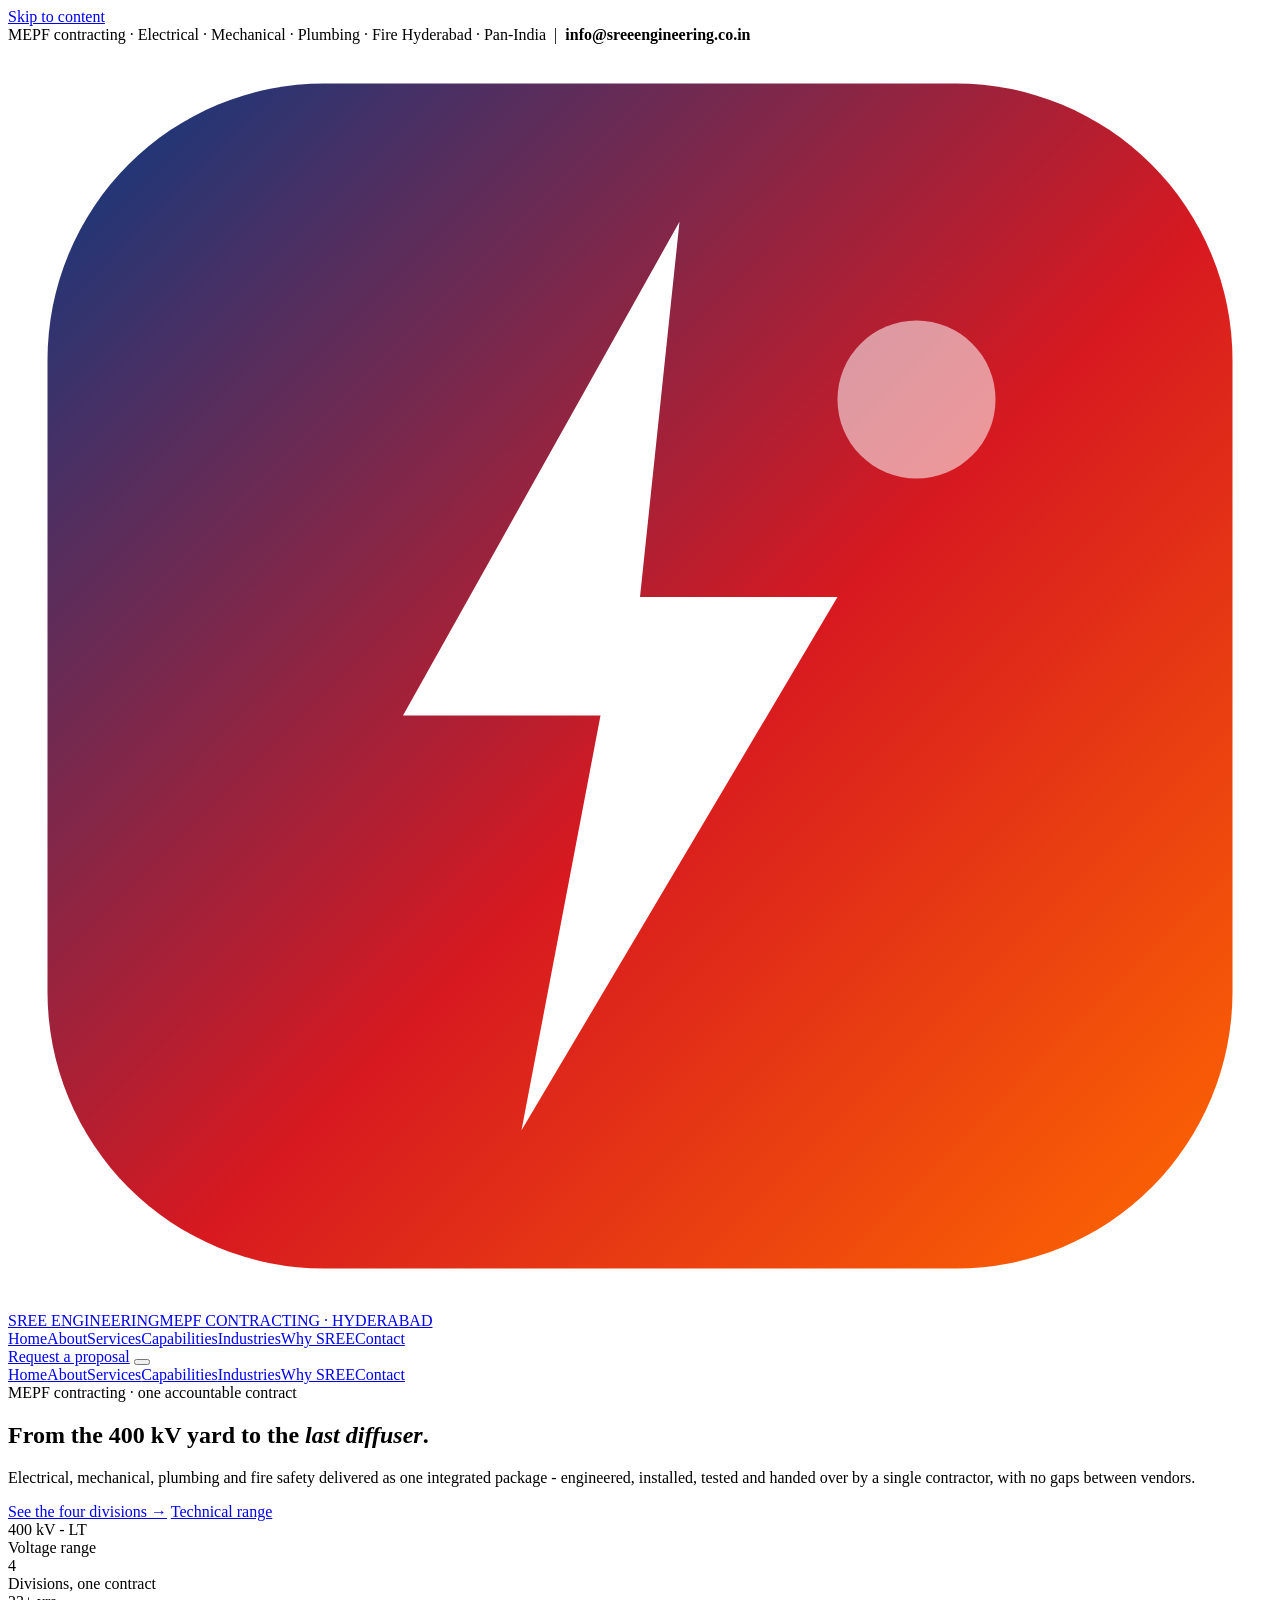
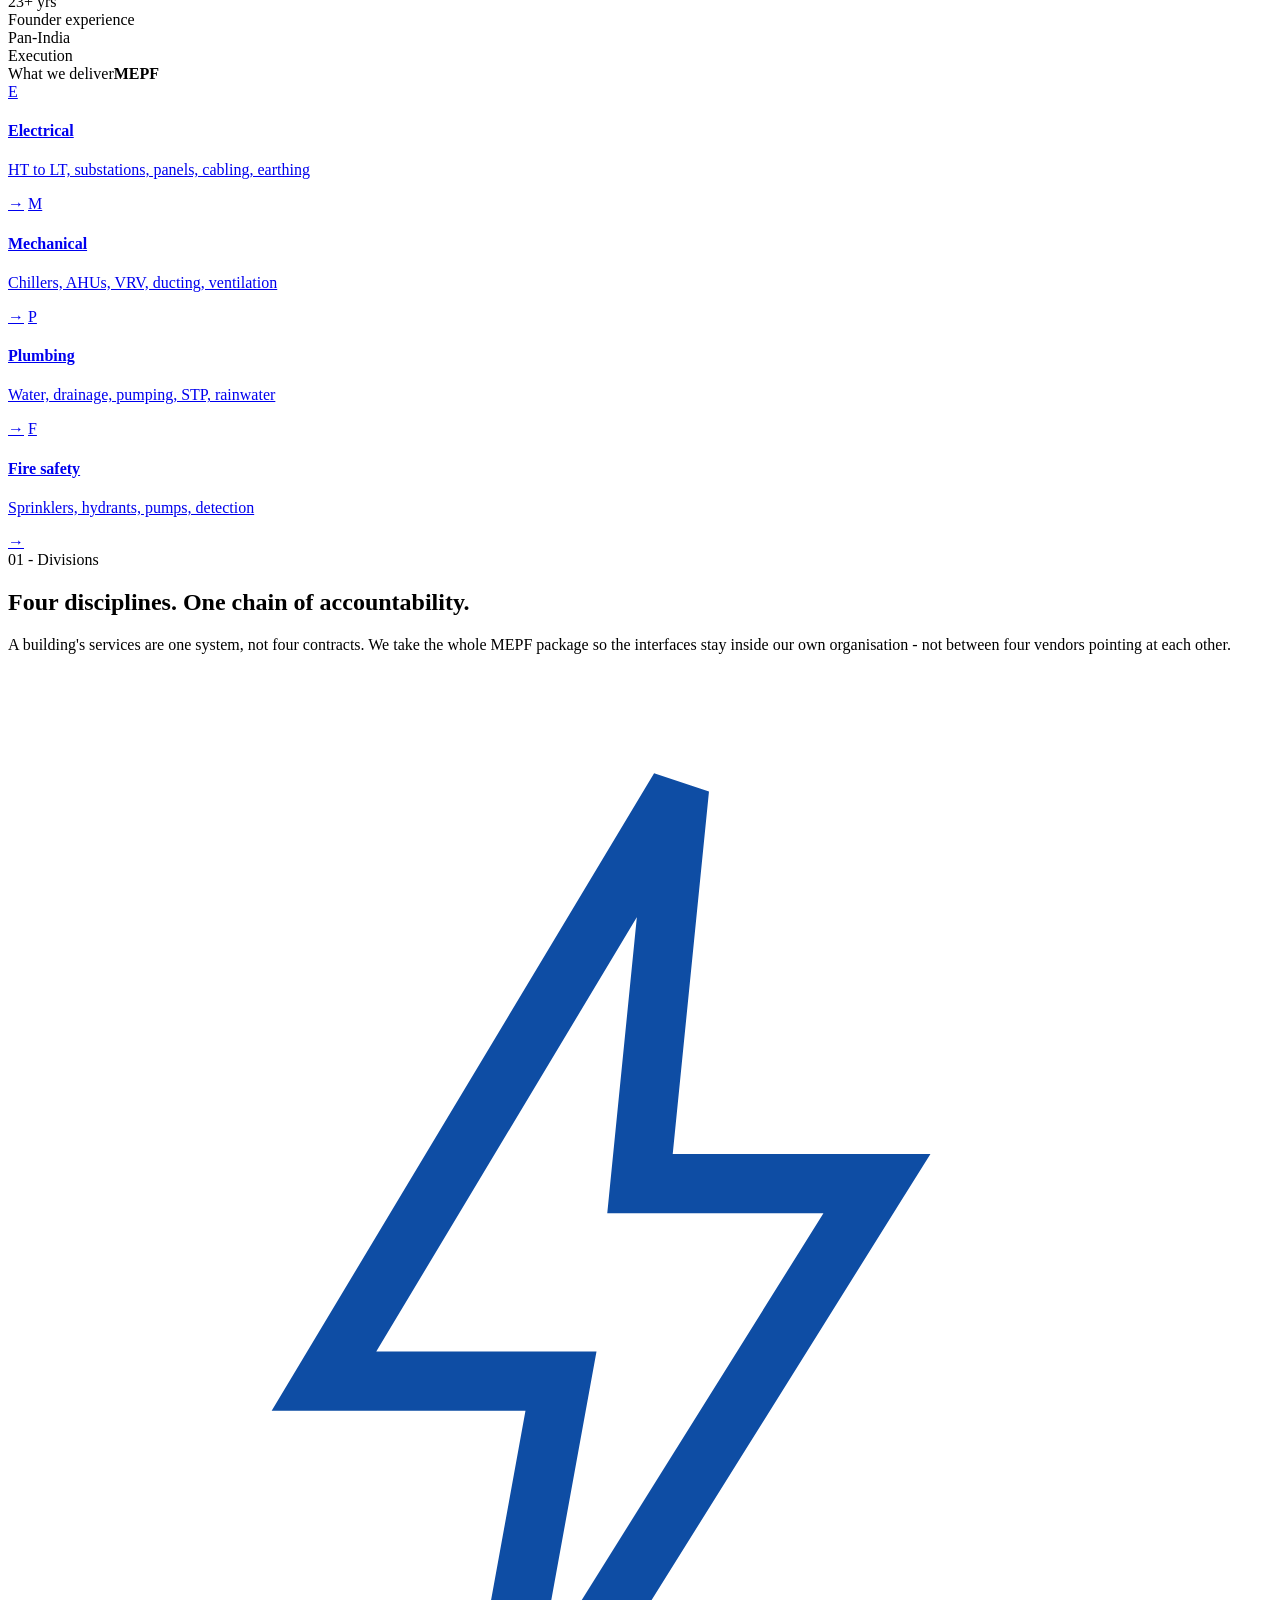
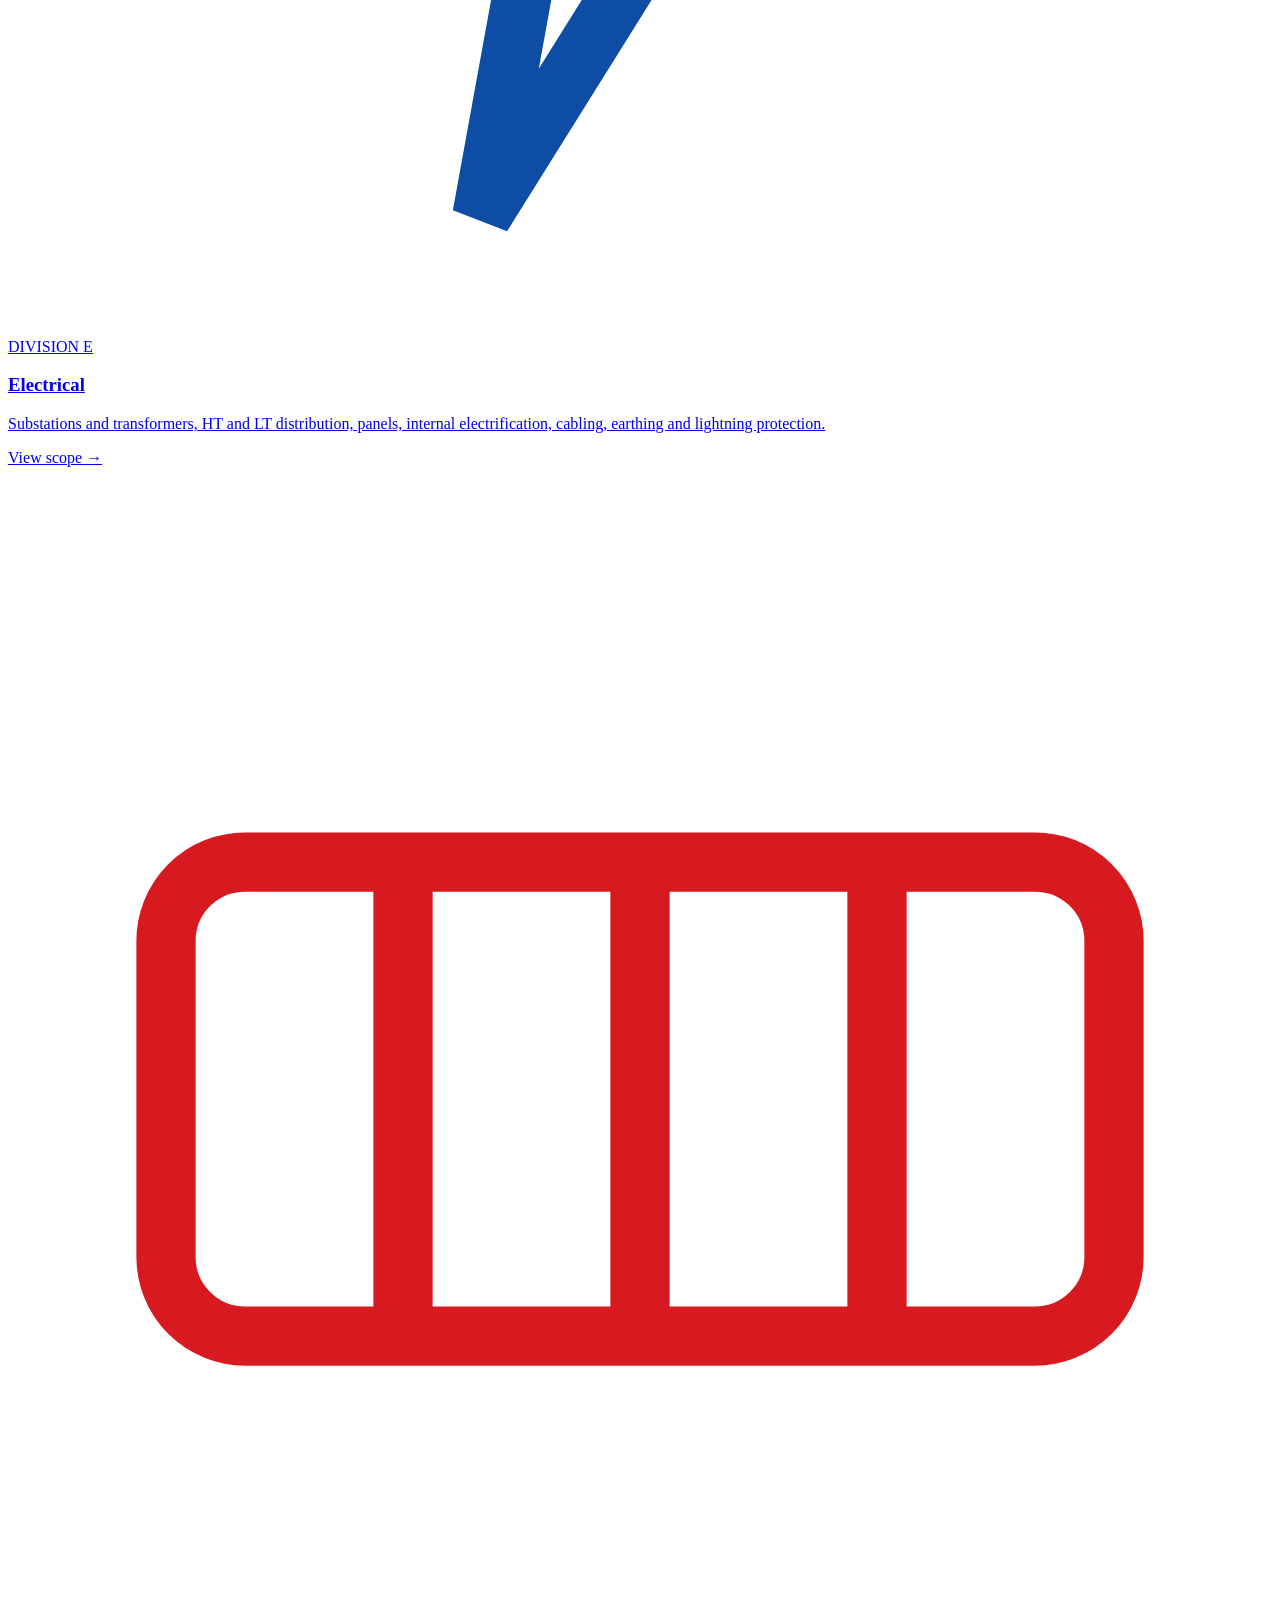
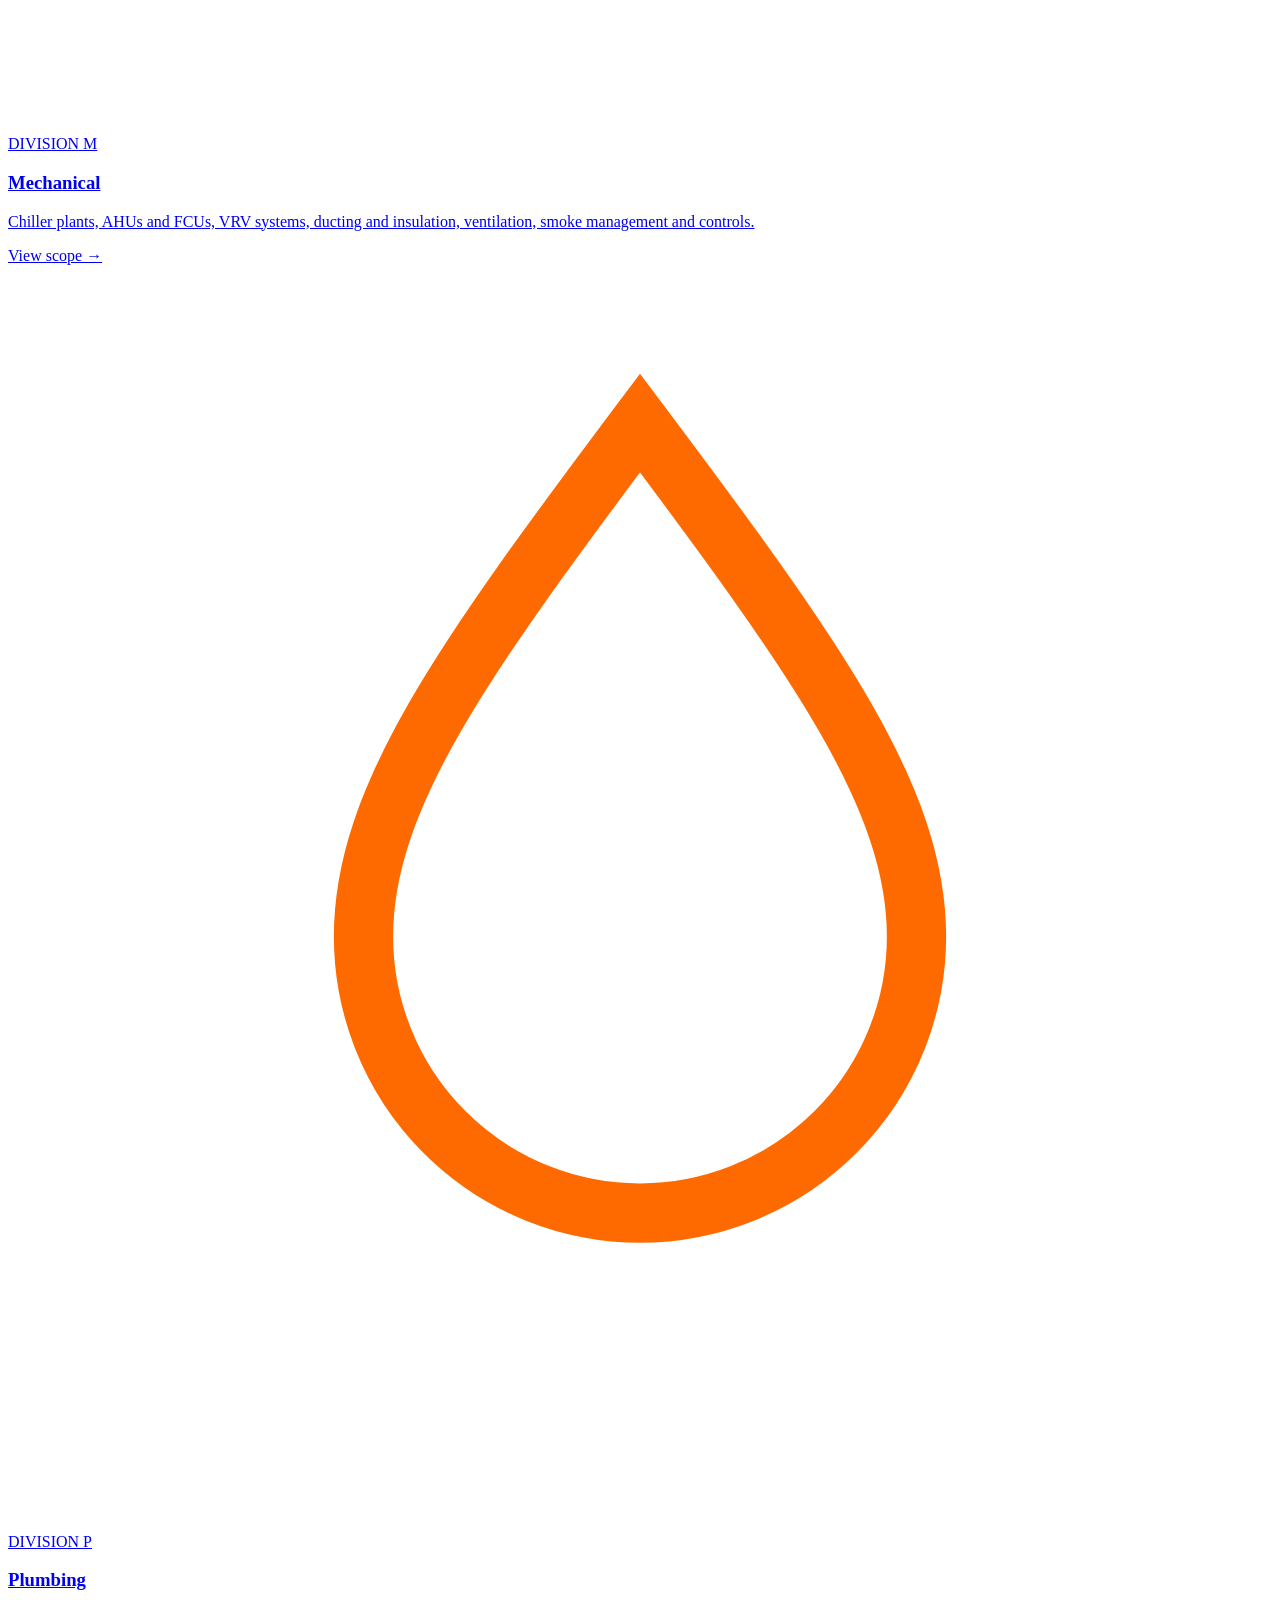
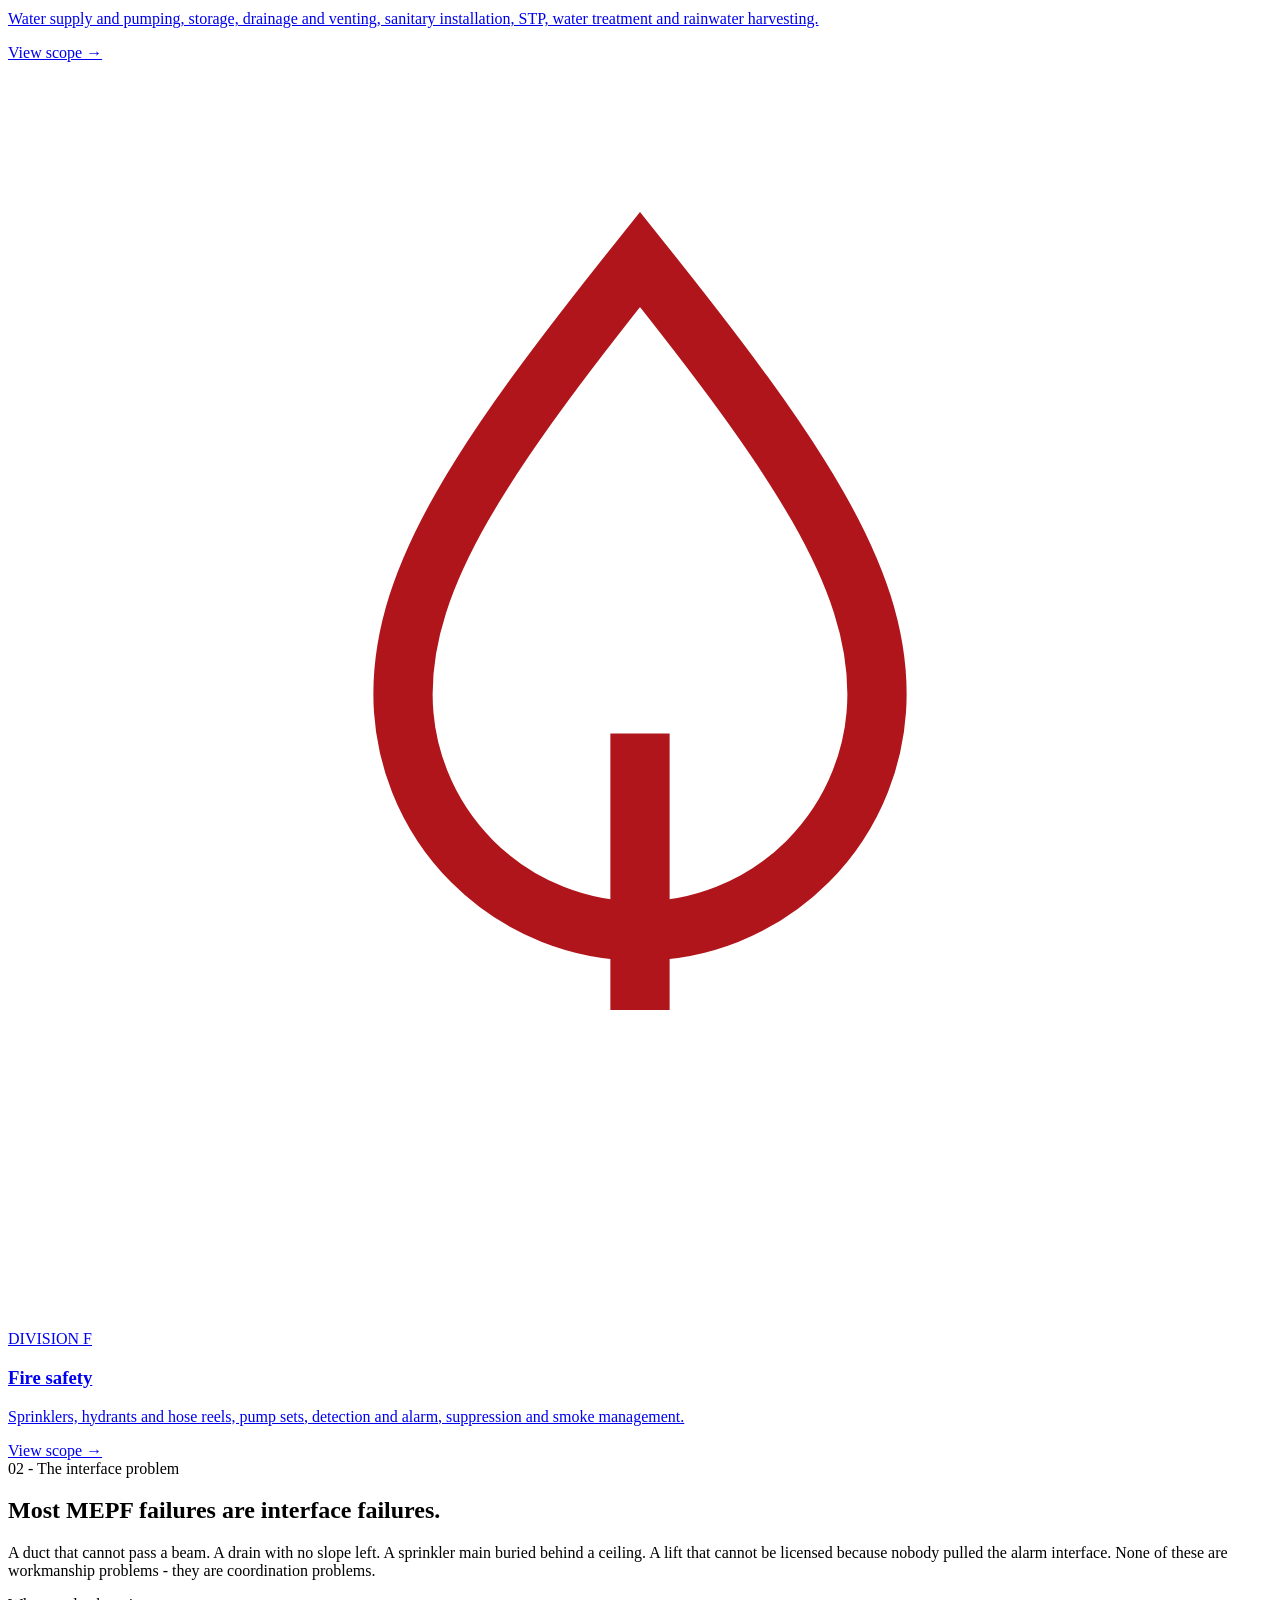
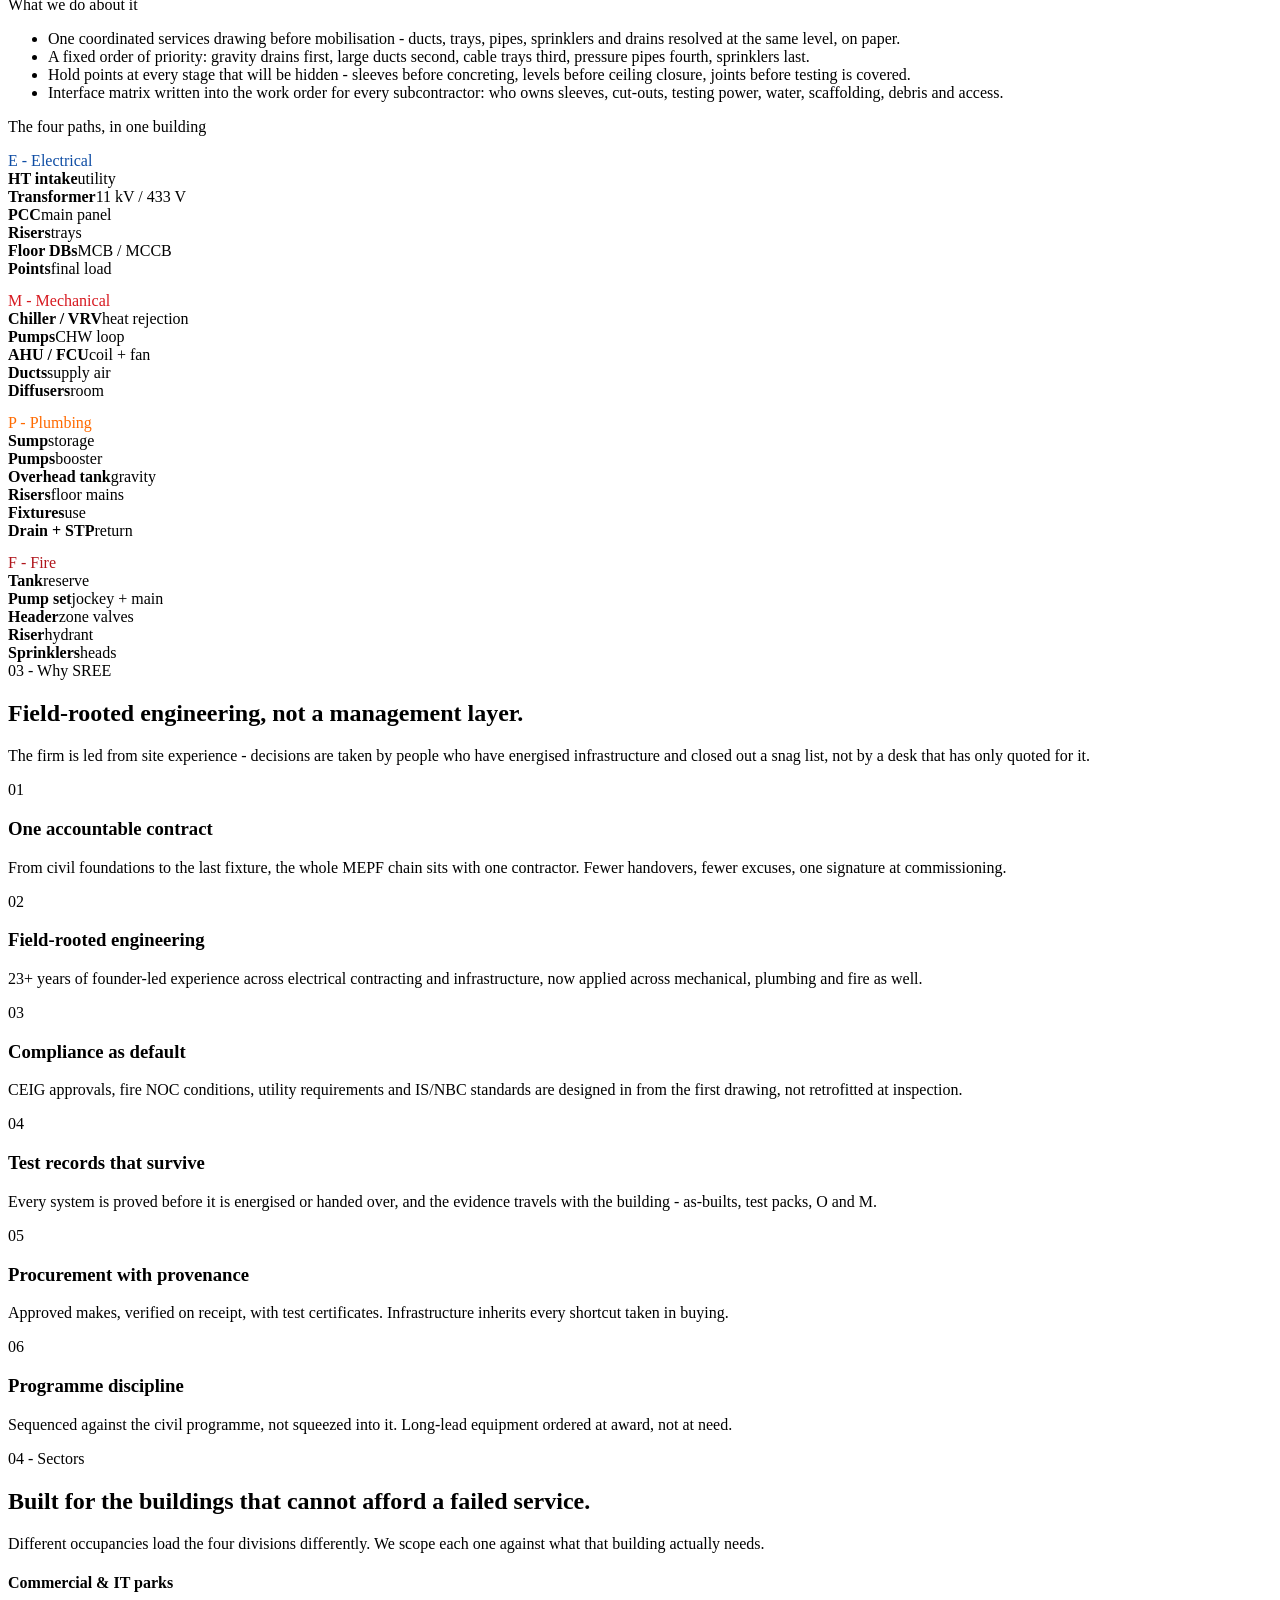
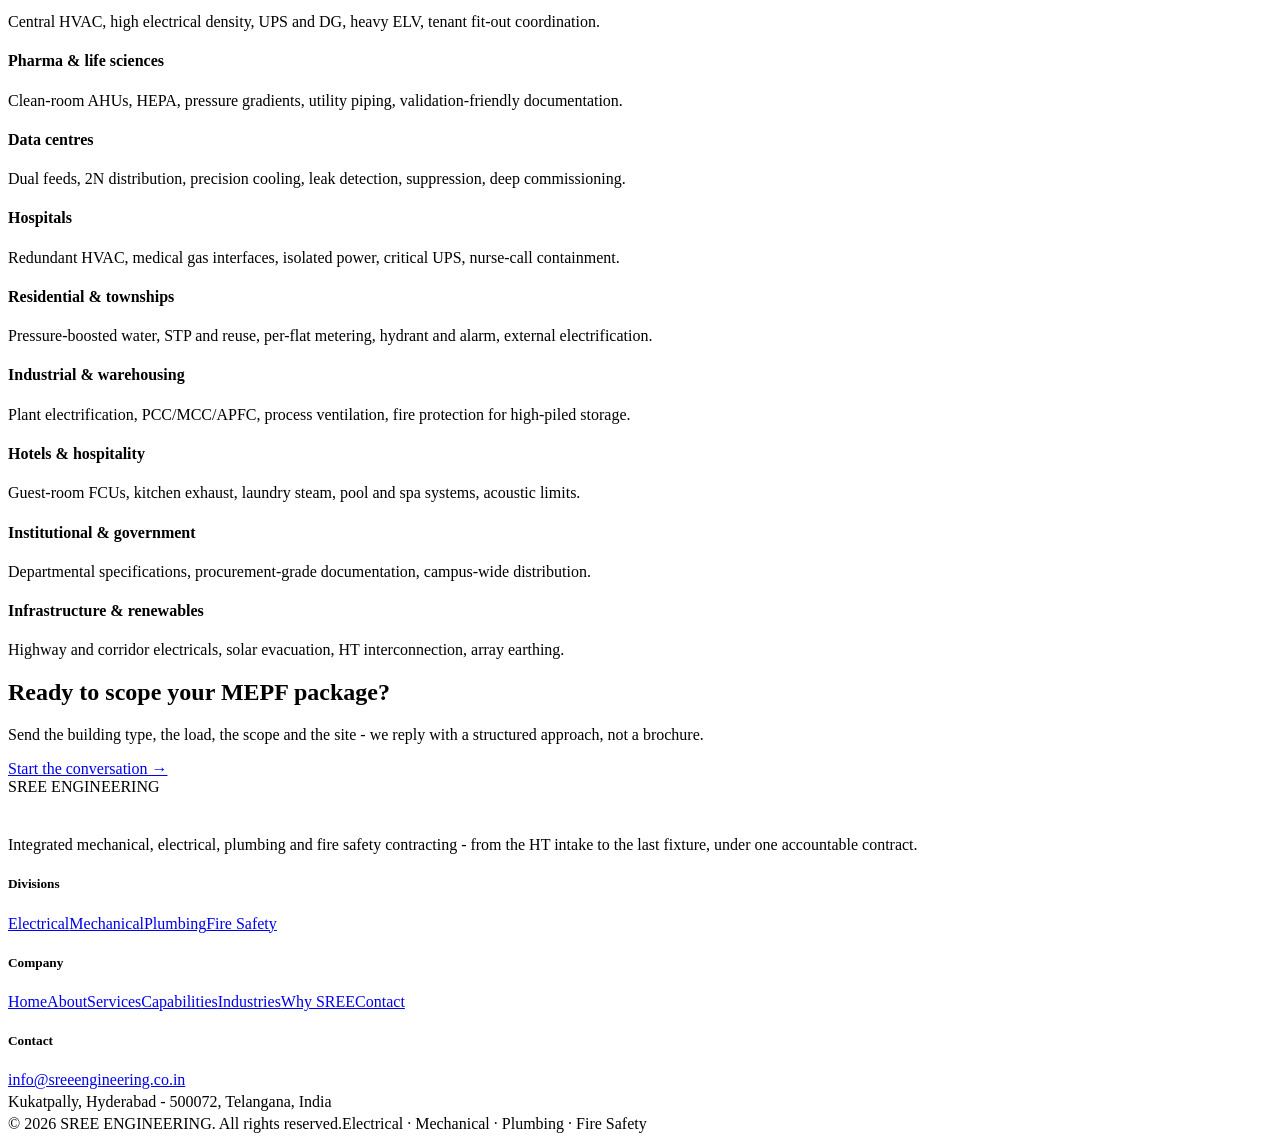
==== index.html @ ca565f4c "Add index.html" ====
<!DOCTYPE html>
<html lang="en">
<head>
<meta charset="utf-8">
<meta name="viewport" content="width=device-width,initial-scale=1">
<title>SREE ENGINEERING | MEPF Contracting - Electrical, Mechanical, Plumbing & Fire Safety | Hyderabad</title>
<meta name="description" content="Integrated MEPF contracting from Hyderabad: HT to LT electrical, HVAC, plumbing and fire safety delivered, tested and handed over under one accountable contract, pan-India.">
<meta name="theme-color" content="#111111">
<link rel="preconnect" href="https://fonts.googleapis.com">
<link rel="preconnect" href="https://fonts.gstatic.com" crossorigin>
<link href="https://fonts.googleapis.com/css2?family=Poppins:wght@600;700;800&family=Roboto:wght@400;500;700&family=JetBrains+Mono:wght@500&display=swap" rel="stylesheet">
<link rel="stylesheet" href="assets/style.css">
<link rel="icon" href="data:image/svg+xml,<svg xmlns='http://www.w3.org/2000/svg' viewBox='0 0 64 64'><rect width='64' height='64' rx='14' fill='%23D71920'/><path d='M34 8 20 34h10l-4 22 16-27H32z' fill='white'/></svg>">
</head>
<body>
<a class="skip" href="#main">Skip to content</a>
<div class="topbar"><div class="wrap">
  <span class="hide-m">MEPF contracting &middot; Electrical &middot; Mechanical &middot; Plumbing &middot; Fire</span>
  <span>Hyderabad &middot; Pan-India &nbsp;|&nbsp; <b>info@sreeengineering.co.in</b></span>
</div></div>
<header class="nav"><div class="wrap nav-inner">
  <a class="brand" href="index.html"><svg class="brand-mark" viewBox="0 0 64 64" aria-hidden="true">
<defs><linearGradient id="bg1" x1="0" y1="0" x2="1" y2="1">
<stop offset="0" stop-color="#0A3A82"/><stop offset=".55" stop-color="#D71920"/><stop offset="1" stop-color="#FF6A00"/>
</linearGradient></defs>
<rect x="2" y="2" width="60" height="60" rx="14" fill="url(#bg1)"/>
<path d="M34 9 L20 34 h10 l-4 21 16-27H32z" fill="#fff"/>
<circle cx="46" cy="18" r="4" fill="rgba(255,255,255,.55)"/>
</svg><span class="brand-text"><span class="brand-name">SREE ENGINEERING</span><span class="brand-tag">MEPF CONTRACTING &middot; HYDERABAD</span></span></a>
  <nav class="nav-links"><a href="index.html" class="active">Home</a><a href="about.html">About</a><a href="services.html">Services</a><a href="capabilities.html">Capabilities</a><a href="industries.html">Industries</a><a href="why-sree.html">Why SREE</a><a href="contact.html">Contact</a></nav>
  <a class="nav-cta" href="contact.html">Request a proposal</a>
  <button class="burger" id="burger" aria-label="Menu" aria-expanded="false"><span></span><span></span><span></span></button>
</div></header>
<div class="mmenu" id="mmenu"><a href="index.html">Home</a><a href="about.html">About</a><a href="services.html">Services</a><a href="capabilities.html">Capabilities</a><a href="industries.html">Industries</a><a href="why-sree.html">Why SREE</a><a href="contact.html">Contact</a></div>

<section class="hero">
 <div class="hero-grid"></div>
 <div class="wrap hero-inner">
  <div>
   <span class="kicker"><i></i>MEPF contracting &middot; one accountable contract</span>
   <h1>From the 400&nbsp;kV yard to the <em>last diffuser</em>.</h1>
   <p class="lead">Electrical, mechanical, plumbing and fire safety delivered as one integrated package -
   engineered, installed, tested and handed over by a single contractor, with no gaps between vendors.</p>
   <div class="hero-actions">
     <a class="btn btn-primary" href="services.html">See the four divisions &rarr;</a>
     <a class="btn btn-ghost" href="capabilities.html">Technical range</a>
   </div>
   <div class="hero-stats">
     <div class="hstat"><div class="v">400 kV - LT</div><div class="l">Voltage range</div></div>
     <div class="hstat"><div class="v">4</div><div class="l">Divisions, one contract</div></div>
     <div class="hstat"><div class="v">23+ yrs</div><div class="l">Founder experience</div></div>
     <div class="hstat"><div class="v">Pan-India</div><div class="l">Execution</div></div>
   </div>
  </div>
  <div class="divpanel">
    <div class="hd"><span>What we deliver</span><b>MEPF</b></div>
    <a class="dp-item" href="electrical.html"><span class="code">E</span><span><h4>Electrical</h4><p>HT to LT, substations, panels, cabling, earthing</p></span><span class="arw">&rarr;</span></a>
    <a class="dp-item" href="mechanical.html"><span class="code">M</span><span><h4>Mechanical</h4><p>Chillers, AHUs, VRV, ducting, ventilation</p></span><span class="arw">&rarr;</span></a>
    <a class="dp-item" href="plumbing.html"><span class="code">P</span><span><h4>Plumbing</h4><p>Water, drainage, pumping, STP, rainwater</p></span><span class="arw">&rarr;</span></a>
    <a class="dp-item" href="fire.html"><span class="code">F</span><span><h4>Fire safety</h4><p>Sprinklers, hydrants, pumps, detection</p></span><span class="arw">&rarr;</span></a>
  </div>
 </div>
</section>

<section class="sec">
 <div class="wrap">
  <div class="sec-head">
   <div><div class="sec-index">01 - Divisions</div><h2>Four disciplines. One chain of accountability.</h2></div>
   <p class="lead">A building's services are one system, not four contracts. We take the whole MEPF package so the
   interfaces stay inside our own organisation - not between four vendors pointing at each other.</p>
  </div>
  <div class="divcards">
   <a class="dcard" href="electrical.html" style="--accent:#0E4DA4"><svg viewBox="0 0 64 64" fill="none" stroke="#0E4DA4" stroke-width="3"><path d="M34 6 16 36h12l-4 22 20-32H32z"/></svg><span class="dcode">DIVISION E</span><h3>Electrical</h3><p>Substations and transformers, HT and LT distribution, panels, internal electrification, cabling, earthing and lightning protection.</p><span class="dlink">View scope &rarr;</span></a>
   <a class="dcard" href="mechanical.html" style="--accent:#D71920"><svg viewBox="0 0 64 64" fill="none" stroke="#D71920" stroke-width="3"><rect x="8" y="20" width="48" height="24" rx="4"/><path d="M20 20v24M32 20v24M44 20v24"/></svg><span class="dcode">DIVISION M</span><h3>Mechanical</h3><p>Chiller plants, AHUs and FCUs, VRV systems, ducting and insulation, ventilation, smoke management and controls.</p><span class="dlink">View scope &rarr;</span></a>
   <a class="dcard" href="plumbing.html" style="--accent:#FF6A00"><svg viewBox="0 0 64 64" fill="none" stroke="#FF6A00" stroke-width="3"><path d="M32 8c9 12 14 19 14 26a14 14 0 0 1-28 0c0-7 5-14 14-26z"/></svg><span class="dcode">DIVISION P</span><h3>Plumbing</h3><p>Water supply and pumping, storage, drainage and venting, sanitary installation, STP, water treatment and rainwater harvesting.</p><span class="dlink">View scope &rarr;</span></a>
   <a class="dcard" href="fire.html" style="--accent:#B0151B"><svg viewBox="0 0 64 64" fill="none" stroke="#B0151B" stroke-width="3"><path d="M32 10c8 10 12 16 12 22a12 12 0 0 1-24 0c0-6 4-12 12-22z"/><path d="M32 34v14"/></svg><span class="dcode">DIVISION F</span><h3>Fire safety</h3><p>Sprinklers, hydrants and hose reels, pump sets, detection and alarm, suppression and smoke management.</p><span class="dlink">View scope &rarr;</span></a>
  </div>
 </div>
</section>

<section class="sec alt">
 <div class="wrap">
  <div class="sec-head">
   <div><div class="sec-index">02 - The interface problem</div><h2>Most MEPF failures are interface failures.</h2></div>
   <p class="lead">A duct that cannot pass a beam. A drain with no slope left. A sprinkler main buried behind a
   ceiling. A lift that cannot be licensed because nobody pulled the alarm interface. None of these are
   workmanship problems - they are coordination problems.</p>
  </div>
  <div class="two">
   <div>
     <p class="eyebrow">What we do about it</p>
     <ul class="checklist">
       <li>One coordinated services drawing before mobilisation - ducts, trays, pipes, sprinklers and drains
       resolved at the same level, on paper.</li>
       <li>A fixed order of priority: gravity drains first, large ducts second, cable trays third, pressure
       pipes fourth, sprinklers last.</li>
       <li>Hold points at every stage that will be hidden - sleeves before concreting, levels before ceiling
       closure, joints before testing is covered.</li>
       <li>Interface matrix written into the work order for every subcontractor: who owns sleeves, cut-outs,
       testing power, water, scaffolding, debris and access.</li>
     </ul>
   </div>
   <div>
     <p class="eyebrow">The four paths, in one building</p>
     <div style="display:grid;gap:14px">
       <div><div class="mono" style="color:#0E4DA4">E - Electrical</div><div class="path" style="--accent:#0E4DA4"><div class="pnode hi"><b>HT intake</b><span>utility</span></div><div class="pnode"><b>Transformer</b><span>11 kV / 433 V</span></div><div class="pnode"><b>PCC</b><span>main panel</span></div><div class="pnode"><b>Risers</b><span>trays</span></div><div class="pnode"><b>Floor DBs</b><span>MCB / MCCB</span></div><div class="pnode hi"><b>Points</b><span>final load</span></div></div></div>
       <div><div class="mono" style="color:#D71920">M - Mechanical</div><div class="path" style="--accent:#D71920"><div class="pnode hi"><b>Chiller / VRV</b><span>heat rejection</span></div><div class="pnode"><b>Pumps</b><span>CHW loop</span></div><div class="pnode"><b>AHU / FCU</b><span>coil + fan</span></div><div class="pnode"><b>Ducts</b><span>supply air</span></div><div class="pnode hi"><b>Diffusers</b><span>room</span></div></div></div>
       <div><div class="mono" style="color:#FF6A00">P - Plumbing</div><div class="path" style="--accent:#FF6A00"><div class="pnode hi"><b>Sump</b><span>storage</span></div><div class="pnode"><b>Pumps</b><span>booster</span></div><div class="pnode"><b>Overhead tank</b><span>gravity</span></div><div class="pnode"><b>Risers</b><span>floor mains</span></div><div class="pnode"><b>Fixtures</b><span>use</span></div><div class="pnode hi"><b>Drain + STP</b><span>return</span></div></div></div>
       <div><div class="mono" style="color:#B0151B">F - Fire</div><div class="path" style="--accent:#B0151B"><div class="pnode hi"><b>Tank</b><span>reserve</span></div><div class="pnode"><b>Pump set</b><span>jockey + main</span></div><div class="pnode"><b>Header</b><span>zone valves</span></div><div class="pnode"><b>Riser</b><span>hydrant</span></div><div class="pnode hi"><b>Sprinklers</b><span>heads</span></div></div></div>
     </div>
   </div>
  </div>
 </div>
</section>

<section class="sec dark">
 <div class="wrap">
  <div class="sec-head">
   <div><div class="sec-index">03 - Why SREE</div><h2>Field-rooted engineering, not a management layer.</h2></div>
   <p class="lead">The firm is led from site experience - decisions are taken by people who have energised
   infrastructure and closed out a snag list, not by a desk that has only quoted for it.</p>
  </div>
  <div class="pillars">
   <div class="pill"><div class="n">01</div><h3>One accountable contract</h3><p>From civil foundations to the last
   fixture, the whole MEPF chain sits with one contractor. Fewer handovers, fewer excuses, one signature at
   commissioning.</p></div>
   <div class="pill"><div class="n">02</div><h3>Field-rooted engineering</h3><p>23+ years of founder-led experience
   across electrical contracting and infrastructure, now applied across mechanical, plumbing and fire as
   well.</p></div>
   <div class="pill"><div class="n">03</div><h3>Compliance as default</h3><p>CEIG approvals, fire NOC conditions,
   utility requirements and IS/NBC standards are designed in from the first drawing, not retrofitted at
   inspection.</p></div>
   <div class="pill"><div class="n">04</div><h3>Test records that survive</h3><p>Every system is proved before it is
   energised or handed over, and the evidence travels with the building - as-builts, test packs, O and M.</p></div>
   <div class="pill"><div class="n">05</div><h3>Procurement with provenance</h3><p>Approved makes, verified on receipt,
   with test certificates. Infrastructure inherits every shortcut taken in buying.</p></div>
   <div class="pill"><div class="n">06</div><h3>Programme discipline</h3><p>Sequenced against the civil programme, not
   squeezed into it. Long-lead equipment ordered at award, not at need.</p></div>
  </div>
 </div>
</section>

<section class="sec">
 <div class="wrap">
  <div class="sec-head">
   <div><div class="sec-index">04 - Sectors</div><h2>Built for the buildings that cannot afford a failed service.</h2></div>
   <p class="lead">Different occupancies load the four divisions differently. We scope each one against what that
   building actually needs.</p>
  </div>
  <div class="sectors">
   <div class="sector"><h4>Commercial &amp; IT parks</h4><p>Central HVAC, high electrical density, UPS and DG, heavy ELV, tenant fit-out coordination.</p></div>
   <div class="sector"><h4>Pharma &amp; life sciences</h4><p>Clean-room AHUs, HEPA, pressure gradients, utility piping, validation-friendly documentation.</p></div>
   <div class="sector"><h4>Data centres</h4><p>Dual feeds, 2N distribution, precision cooling, leak detection, suppression, deep commissioning.</p></div>
   <div class="sector"><h4>Hospitals</h4><p>Redundant HVAC, medical gas interfaces, isolated power, critical UPS, nurse-call containment.</p></div>
   <div class="sector"><h4>Residential &amp; townships</h4><p>Pressure-boosted water, STP and reuse, per-flat metering, hydrant and alarm, external electrification.</p></div>
   <div class="sector"><h4>Industrial &amp; warehousing</h4><p>Plant electrification, PCC/MCC/APFC, process ventilation, fire protection for high-piled storage.</p></div>
   <div class="sector"><h4>Hotels &amp; hospitality</h4><p>Guest-room FCUs, kitchen exhaust, laundry steam, pool and spa systems, acoustic limits.</p></div>
   <div class="sector"><h4>Institutional &amp; government</h4><p>Departmental specifications, procurement-grade documentation, campus-wide distribution.</p></div>
   <div class="sector"><h4>Infrastructure &amp; renewables</h4><p>Highway and corridor electricals, solar evacuation, HT interconnection, array earthing.</p></div>
  </div>
 </div>
</section>

<section class="cta"><div class="wrap">
<div><h2>Ready to scope your MEPF package?</h2><p>Send the building type, the load, the scope and the site - we reply with a structured approach, not a brochure.</p></div>
<a class="btn" href="contact.html">Start the conversation &rarr;</a>
</div></section>
<footer>
<div class="wrap">
 <div class="fgrid">
  <div>
    <div class="fbrand">SREE ENGINEERING</div>
    <div class="mono" style="color:rgba(255,255,255,.4);margin-top:6px">MEPF CONTRACTING</div>
    <p class="fnote">Integrated mechanical, electrical, plumbing and fire safety contracting - from the HT intake to the last fixture, under one accountable contract.</p>
  </div>
  <div><h5>Divisions</h5><a href="electrical.html">Electrical</a><a href="mechanical.html">Mechanical</a><a href="plumbing.html">Plumbing</a><a href="fire.html">Fire Safety</a></div>
  <div><h5>Company</h5><a href="index.html">Home</a><a href="about.html">About</a><a href="services.html">Services</a><a href="capabilities.html">Capabilities</a><a href="industries.html">Industries</a><a href="why-sree.html">Why SREE</a><a href="contact.html">Contact</a></div>
  <div><h5>Contact</h5>
    <a href="mailto:info@sreeengineering.co.in">info@sreeengineering.co.in</a>
    <span style="display:block;padding:4px 0">Kukatpally, Hyderabad - 500072, Telangana, India</span>
  </div>
 </div>
 <div class="fbar"><span>&copy; <span id="yr">2026</span> SREE ENGINEERING. All rights reserved.</span><span>Electrical &middot; Mechanical &middot; Plumbing &middot; Fire Safety</span></div>
</div>
</footer>
<script>
(function(){
 var b=document.getElementById('burger'),m=document.getElementById('mmenu');
 if(b&&m){b.addEventListener('click',function(){var o=m.classList.toggle('open');b.classList.toggle('open',o);b.setAttribute('aria-expanded',o?'true':'false');});}
 var y=document.getElementById('yr'); if(y){y.textContent=new Date().getFullYear();}
})();
</script>
</body></html>
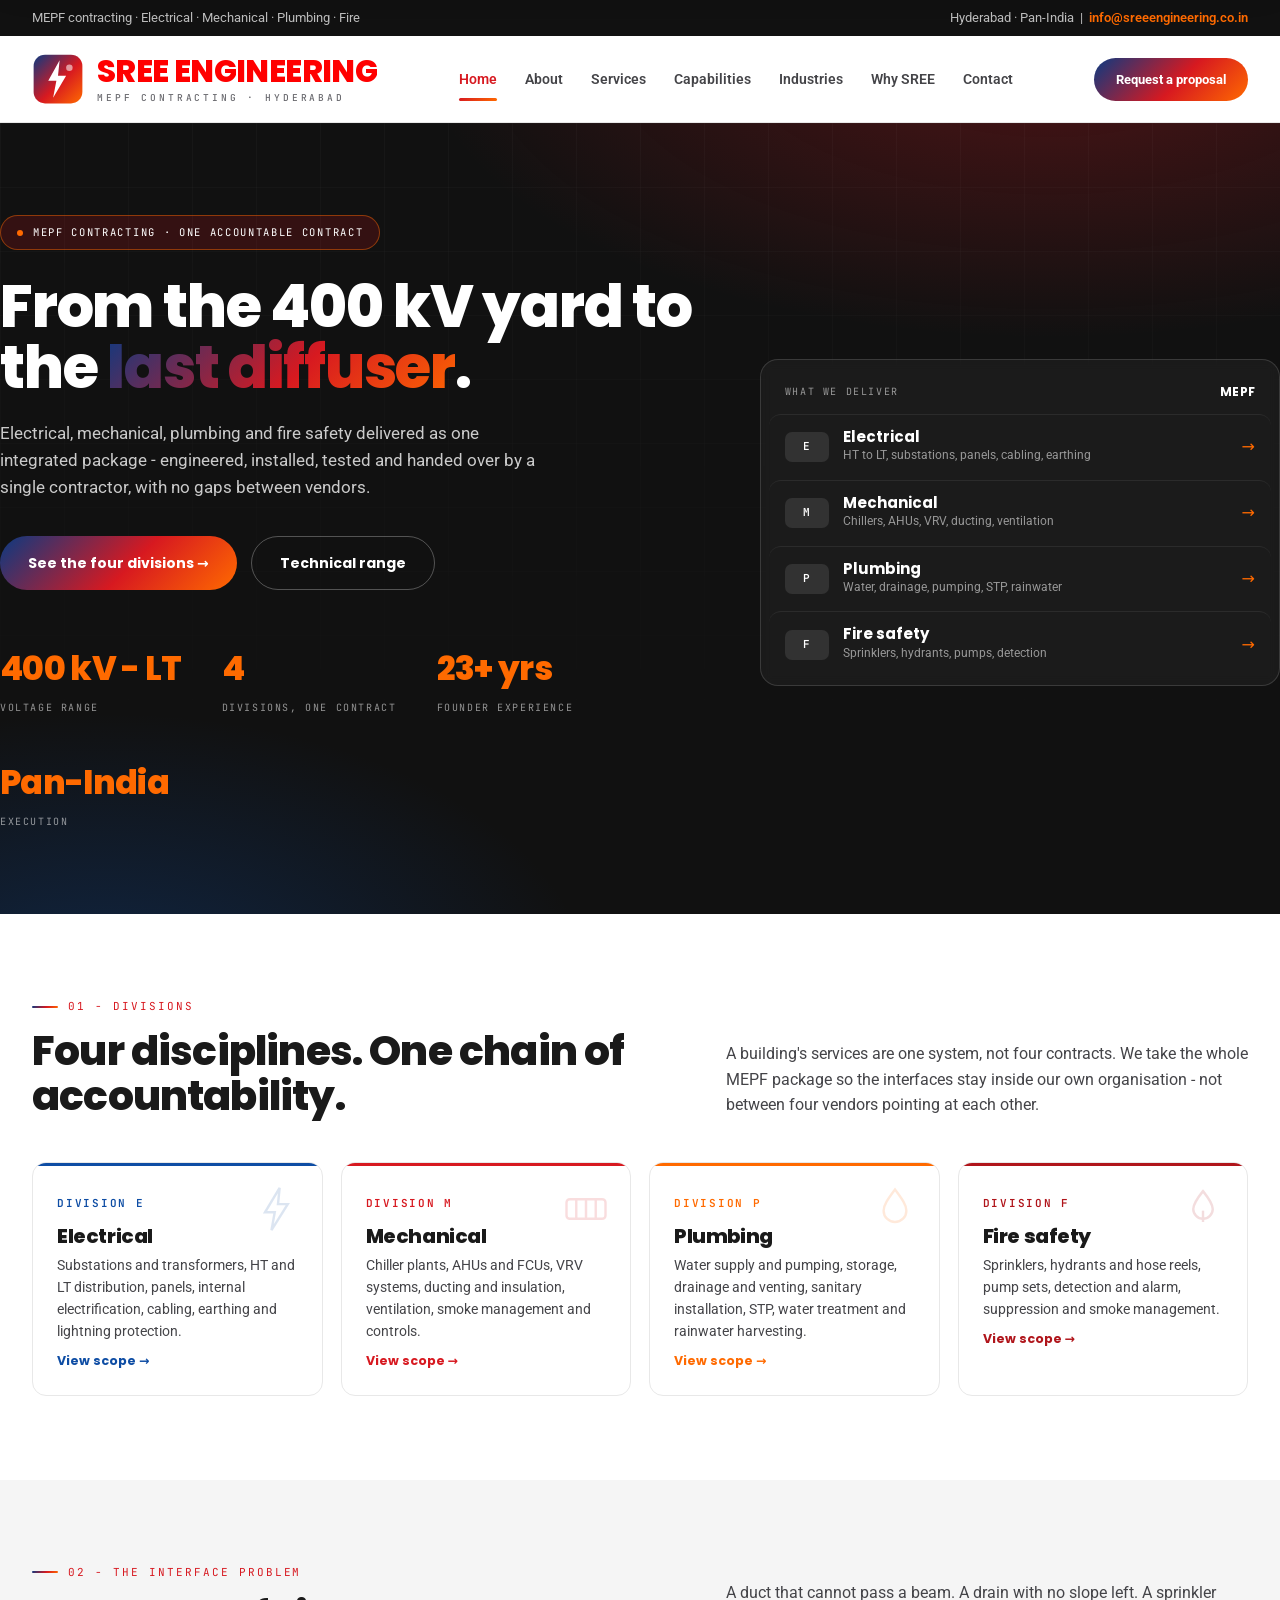
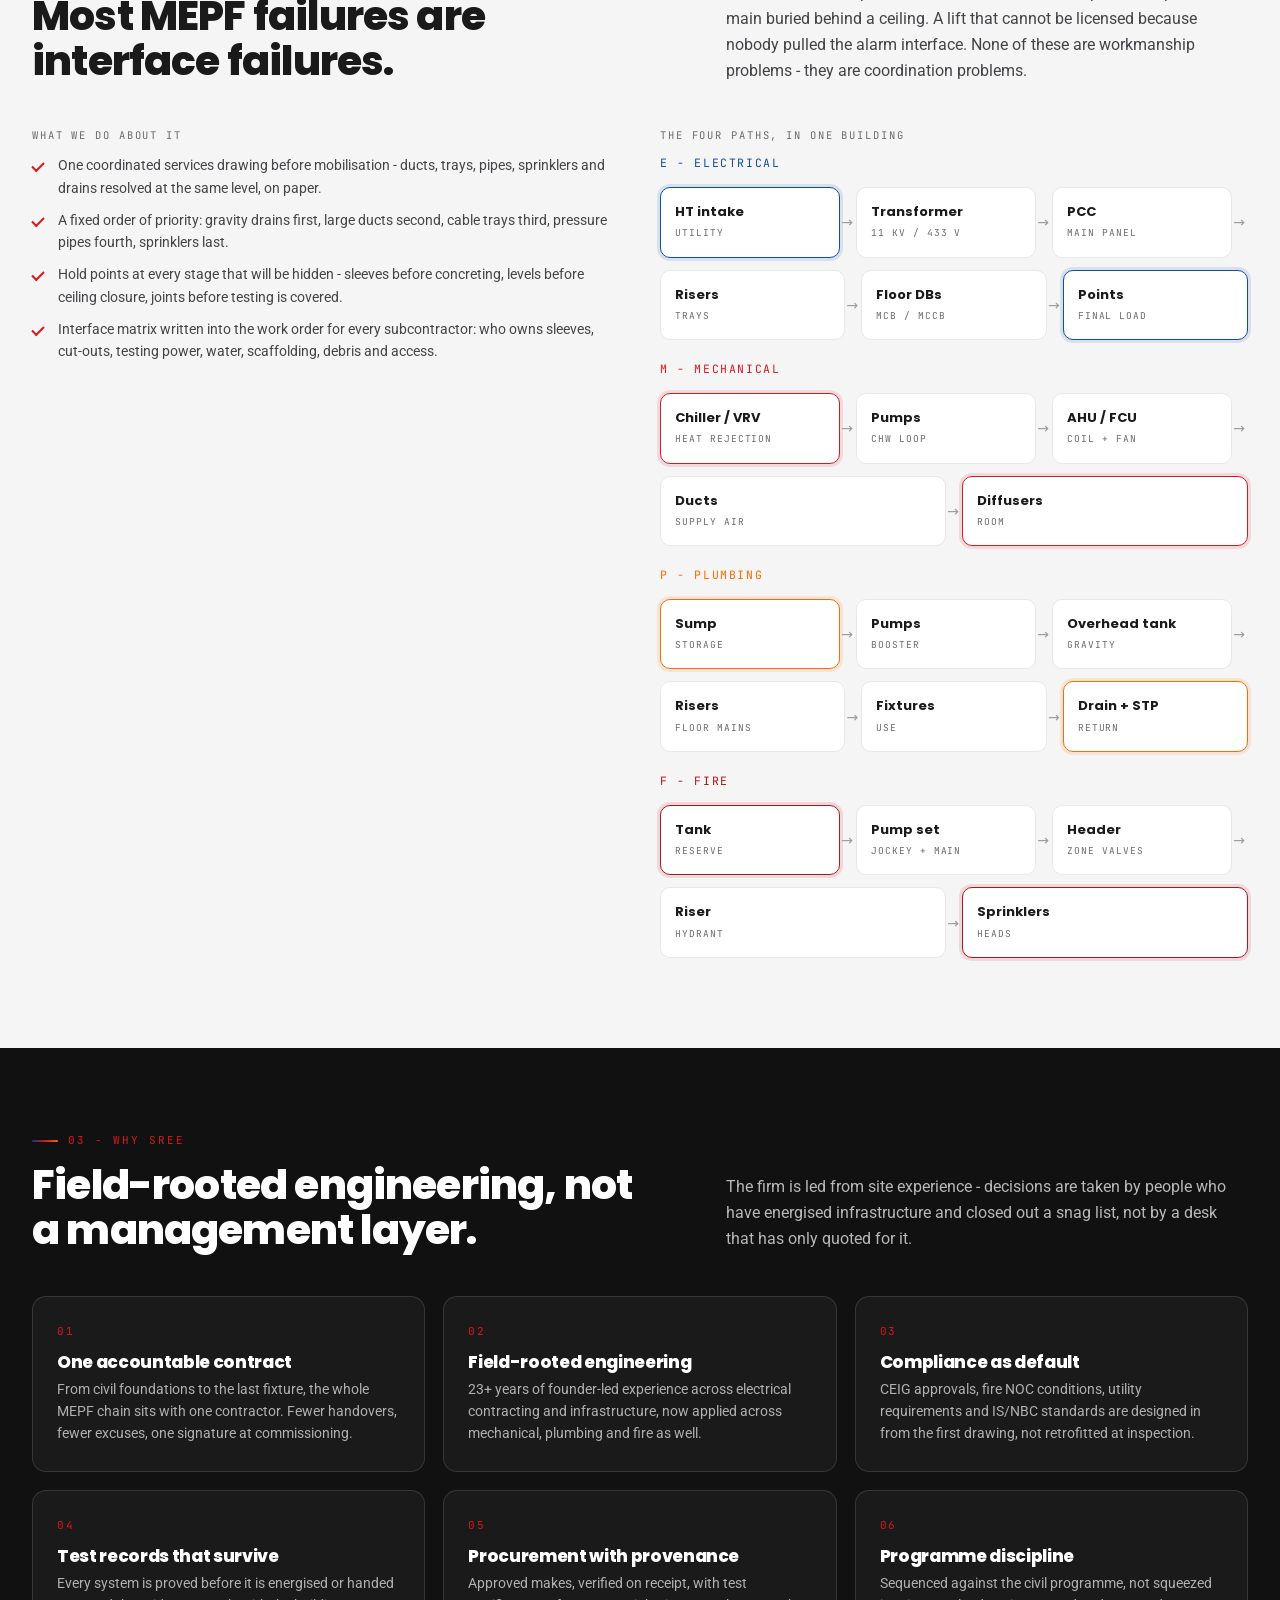
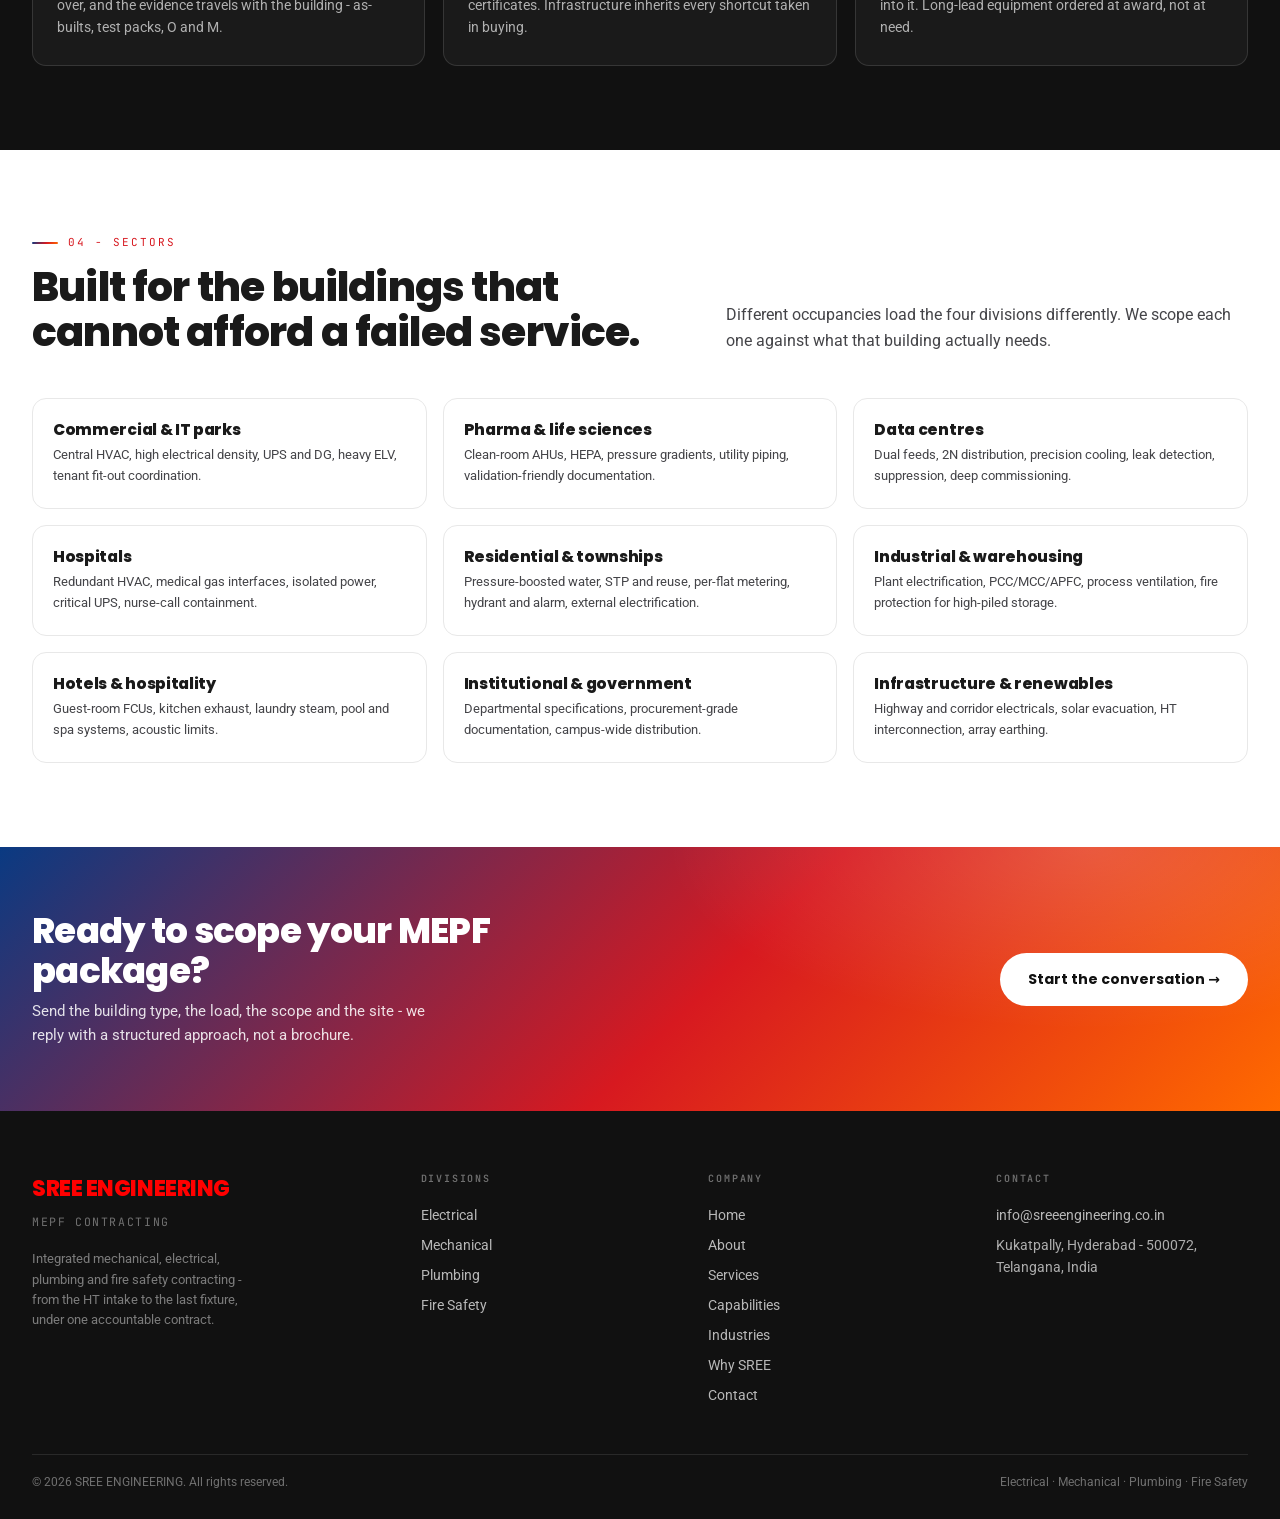
==== commit e4c34f2f: "Fix markup in index.html" ====
--- a/index.html
+++ b/index.html
@@ -54,10 +54,10 @@
   </div>
   <div class="divpanel">
     <div class="hd"><span>What we deliver</span><b>MEPF</b></div>
-    <a class="dp-item" href="electrical.html"><span class="code">E</span><span><h4>Electrical</h4><p>HT to LT, substations, panels, cabling, earthing</p></span><span class="arw">&rarr;</span></a>
-    <a class="dp-item" href="mechanical.html"><span class="code">M</span><span><h4>Mechanical</h4><p>Chillers, AHUs, VRV, ducting, ventilation</p></span><span class="arw">&rarr;</span></a>
-    <a class="dp-item" href="plumbing.html"><span class="code">P</span><span><h4>Plumbing</h4><p>Water, drainage, pumping, STP, rainwater</p></span><span class="arw">&rarr;</span></a>
-    <a class="dp-item" href="fire.html"><span class="code">F</span><span><h4>Fire safety</h4><p>Sprinklers, hydrants, pumps, detection</p></span><span class="arw">&rarr;</span></a>
+    <a class="dp-item" href="electrical.html"><span class="code">E</span><div><h4>Electrical</h4><p>HT to LT, substations, panels, cabling, earthing</p></div><span class="arw">&rarr;</span></a>
+    <a class="dp-item" href="mechanical.html"><span class="code">M</span><div><h4>Mechanical</h4><p>Chillers, AHUs, VRV, ducting, ventilation</p></div><span class="arw">&rarr;</span></a>
+    <a class="dp-item" href="plumbing.html"><span class="code">P</span><div><h4>Plumbing</h4><p>Water, drainage, pumping, STP, rainwater</p></div><span class="arw">&rarr;</span></a>
+    <a class="dp-item" href="fire.html"><span class="code">F</span><div><h4>Fire safety</h4><p>Sprinklers, hydrants, pumps, detection</p></div><span class="arw">&rarr;</span></a>
   </div>
  </div>
 </section>
--- a/assets/style.css
+++ b/assets/style.css
@@ -0,0 +1,222 @@
+
+:root{
+ --white:#fff;--grey:#F5F5F5;--grey2:#EFEFEF;--grey3:#E8E8E8;
+ --charcoal:#111;--ink:#1a1a1a;--text2:#444448;--dim:#6b6b70;--faint:#9a9aa0;
+ --red:#D71920;--red-dark:#B0151B;--blue:#0E4DA4;--blue-dark:#0A3A82;--orange:#FF6A00;
+ --grad:linear-gradient(135deg,#0A3A82 0%,#D71920 55%,#FF6A00 100%);
+ --fd:'Poppins',system-ui,sans-serif;--fb:'Roboto',system-ui,sans-serif;--fm:'JetBrains Mono',monospace;
+ --maxw:1280px;--r:14px;--ease:cubic-bezier(.22,1,.36,1);
+ --shadow:0 4px 24px rgba(0,0,0,.06);--shadow-lg:0 18px 54px rgba(0,0,0,.12);
+}
+*,*::before,*::after{margin:0;padding:0;box-sizing:border-box}
+html{scroll-behavior:smooth}
+body{font-family:var(--fb);background:var(--white);color:var(--ink);line-height:1.62;-webkit-font-smoothing:antialiased;overflow-x:hidden}
+a{color:inherit;text-decoration:none}
+img,svg{display:block;max-width:100%}
+.wrap{max-width:var(--maxw);margin:0 auto;padding:0 32px}
+@media(max-width:640px){.wrap{padding:0 20px}}
+::selection{background:var(--orange);color:#fff}
+.mono{font-family:var(--fm);font-size:11.5px;letter-spacing:.14em;text-transform:uppercase;color:var(--dim)}
+h1,h2,h3,h4{font-family:var(--fd);letter-spacing:-.02em;line-height:1.1;font-weight:800}
+
+/* top bar */
+.topbar{background:var(--charcoal);color:#fff;font-size:12.5px;padding:8px 0}
+.topbar .wrap{display:flex;justify-content:space-between;gap:16px;align-items:center}
+.topbar span{color:rgba(255,255,255,.72)}
+.topbar b{color:var(--orange);font-weight:600}
+@media(max-width:760px){.topbar .hide-m{display:none}}
+
+/* nav */
+.nav{position:sticky;top:0;z-index:900;background:rgba(255,255,255,.94);backdrop-filter:blur(16px);border-bottom:1px solid var(--grey3)}
+.nav-inner{display:flex;align-items:center;justify-content:space-between;height:86px;gap:24px}
+.brand{display:flex;align-items:center;gap:13px;flex-shrink:0}
+.brand-mark{height:52px;width:52px}
+.brand-text{display:flex;flex-direction:column;line-height:1.05}
+.brand-name{font-family:var(--fd);font-weight:800;font-size:31px;letter-spacing:-.02em;color:#FF0000;white-space:nowrap}
+.brand-tag{font-family:var(--fm);font-size:9.5px;color:var(--dim);letter-spacing:.3em;text-transform:uppercase;font-weight:500;margin-top:5px;white-space:nowrap}
+@media(max-width:1180px){.brand-name{font-size:26px}}
+@media(max-width:420px){.brand-name{font-size:21px}.brand-mark{height:42px;width:42px}.brand-tag{letter-spacing:.2em}}
+.nav-links{display:flex;gap:2px;align-items:center}
+.nav-links a{font-size:14px;font-weight:600;color:var(--text2);padding:9px 13px;border-radius:8px;transition:.25s var(--ease);position:relative;white-space:nowrap}
+.nav-links a:hover{color:var(--charcoal);background:var(--grey)}
+.nav-links a.active{color:var(--red)}
+.nav-links a.active::after{content:'';position:absolute;left:13px;right:13px;bottom:-1px;height:2.5px;background:linear-gradient(135deg,var(--red),var(--orange));border-radius:2px}
+.nav-cta{font-size:13px;font-weight:700;padding:11px 22px;border-radius:100px;background:var(--grad);color:#fff;white-space:nowrap;transition:.3s var(--ease)}
+.nav-cta:hover{box-shadow:0 8px 26px rgba(215,25,32,.3);transform:translateY(-1px)}
+.burger{display:none;background:none;border:0;cursor:pointer;padding:8px;flex-direction:column;gap:5px}
+.burger span{width:24px;height:2.5px;background:var(--charcoal);border-radius:2px;transition:.3s}
+.burger.open span:nth-child(1){transform:rotate(45deg) translate(5px,5px)}
+.burger.open span:nth-child(2){opacity:0}
+.burger.open span:nth-child(3){transform:rotate(-45deg) translate(7px,-7px)}
+@media(max-width:1080px){.nav-links,.nav-cta{display:none}.burger{display:flex}}
+.mmenu{position:fixed;top:86px;left:0;right:0;z-index:899;background:#fff;border-bottom:1px solid var(--grey3);box-shadow:var(--shadow-lg);display:flex;flex-direction:column;padding:10px 26px 18px;transform:translateY(-135%);transition:transform .35s var(--ease)}
+.mmenu.open{transform:translateY(0)}
+.mmenu a{padding:13px 6px;font-size:15px;font-weight:600;border-bottom:1px solid var(--grey)}
+.mmenu a:last-child{border:0}
+
+/* hero */
+.hero{position:relative;background:var(--charcoal);color:#fff;overflow:hidden}
+.hero::before{content:'';position:absolute;inset:0;background:
+ radial-gradient(900px 420px at 82% -10%,rgba(215,25,32,.30),transparent 70%),
+ radial-gradient(700px 400px at 8% 110%,rgba(14,77,164,.35),transparent 70%)}
+.hero-grid{position:absolute;inset:0;opacity:.16;
+ background-image:linear-gradient(rgba(255,255,255,.18) 1px,transparent 1px),linear-gradient(90deg,rgba(255,255,255,.18) 1px,transparent 1px);
+ background-size:64px 64px;mask-image:linear-gradient(to bottom,rgba(0,0,0,.9),transparent 82%)}
+.hero-inner{position:relative;z-index:2;display:grid;grid-template-columns:1.15fr .85fr;gap:56px;padding:92px 0 84px;align-items:center}
+@media(max-width:980px){.hero-inner{grid-template-columns:1fr;gap:36px;padding:64px 0 56px}}
+.kicker{display:inline-flex;align-items:center;gap:10px;padding:8px 16px;border-radius:100px;background:rgba(215,25,32,.18);border:1px solid rgba(255,106,0,.45);font-family:var(--fm);font-size:10.5px;letter-spacing:.16em;text-transform:uppercase;color:#fff;margin-bottom:26px}
+.kicker i{width:6px;height:6px;border-radius:50%;background:var(--orange);display:inline-block}
+.hero h1{font-size:clamp(34px,4.6vw,62px);line-height:1.04;margin-bottom:22px}
+.hero h1 em{font-style:normal;background:var(--grad);-webkit-background-clip:text;background-clip:text;-webkit-text-fill-color:transparent}
+.hero p.lead{font-size:clamp(15px,1.3vw,18px);color:rgba(255,255,255,.78);max-width:56ch}
+.hero-actions{display:flex;gap:14px;margin-top:34px;flex-wrap:wrap}
+.btn{display:inline-flex;align-items:center;gap:10px;font-family:var(--fd);font-weight:700;font-size:14px;padding:15px 28px;border-radius:100px;transition:.3s var(--ease)}
+.btn-primary{background:var(--grad);color:#fff}
+.btn-primary:hover{box-shadow:0 10px 34px rgba(215,25,32,.35);transform:translateY(-2px)}
+.btn-ghost{border:1.5px solid rgba(255,255,255,.28);color:#fff}
+.btn-ghost:hover{border-color:var(--orange);color:var(--orange)}
+.btn-dark{background:var(--charcoal);color:#fff}
+.btn-dark:hover{background:#000;transform:translateY(-2px)}
+.hero-stats{display:flex;gap:40px;margin-top:52px;flex-wrap:wrap}
+.hstat .v{font-family:var(--fd);font-weight:800;font-size:clamp(24px,2.6vw,34px);color:var(--orange);letter-spacing:-.02em}
+.hstat .l{font-family:var(--fm);font-size:10px;letter-spacing:.16em;text-transform:uppercase;color:rgba(255,255,255,.55);margin-top:4px}
+
+/* division panel in hero */
+.divpanel{background:rgba(255,255,255,.045);border:1px solid rgba(255,255,255,.14);border-radius:18px;padding:8px;backdrop-filter:blur(6px)}
+.divpanel .hd{display:flex;justify-content:space-between;align-items:center;padding:14px 16px 12px}
+.divpanel .hd span{font-family:var(--fm);font-size:10px;letter-spacing:.16em;text-transform:uppercase;color:rgba(255,255,255,.55)}
+.divpanel .hd b{font-family:var(--fd);font-size:12px;color:#fff;letter-spacing:.02em}
+.dp-item{display:grid;grid-template-columns:44px 1fr auto;align-items:center;gap:14px;padding:14px 16px;border-radius:12px;transition:.25s var(--ease);border-top:1px solid rgba(255,255,255,.07)}
+.dp-item:hover{background:rgba(255,255,255,.06)}
+.dp-item .code{font-family:var(--fm);font-size:11px;font-weight:600;color:#fff;background:rgba(255,255,255,.1);border-radius:7px;height:30px;display:flex;align-items:center;justify-content:center}
+.dp-item h4{font-size:15px;color:#fff;font-weight:700;letter-spacing:0}
+.dp-item p{font-size:12px;color:rgba(255,255,255,.55);margin-top:1px}
+.dp-item .arw{color:var(--orange);font-size:16px}
+
+/* sections */
+.sec{padding:84px 0}
+.sec.tight{padding:56px 0}
+.sec.alt{background:var(--grey)}
+.sec.dark{background:var(--charcoal);color:#fff}
+.sec-head{display:grid;grid-template-columns:1fr auto;gap:30px;align-items:end;margin-bottom:44px}
+@media(max-width:860px){.sec-head{grid-template-columns:1fr;align-items:start}}
+.sec-index{font-family:var(--fm);font-size:11px;letter-spacing:.18em;color:var(--red);text-transform:uppercase;margin-bottom:12px;display:flex;align-items:center;gap:10px}
+.sec-index::before{content:'';width:26px;height:2px;background:var(--grad);border-radius:2px}
+.sec h2{font-size:clamp(26px,3.2vw,42px);max-width:22ch}
+.sec .lead{font-size:16px;color:var(--text2);max-width:58ch;margin-top:14px}
+.sec.dark .lead{color:rgba(255,255,255,.7)}
+
+/* division cards */
+.divcards{display:grid;grid-template-columns:repeat(4,1fr);gap:18px}
+@media(max-width:1040px){.divcards{grid-template-columns:repeat(2,1fr)}}
+@media(max-width:560px){.divcards{grid-template-columns:1fr}}
+.dcard{position:relative;background:#fff;border:1px solid var(--grey3);border-radius:var(--r);padding:26px 24px 22px;transition:.3s var(--ease);overflow:hidden}
+.dcard::before{content:'';position:absolute;left:0;top:0;right:0;height:3px;background:var(--accent)}
+.dcard:hover{transform:translateY(-4px);box-shadow:var(--shadow-lg);border-color:transparent}
+.dcard .dcode{font-family:var(--fm);font-size:11px;letter-spacing:.16em;color:var(--accent);font-weight:600}
+.dcard h3{font-size:20px;margin:10px 0 8px}
+.dcard p{font-size:13.5px;color:var(--text2);min-height:66px}
+.dcard .dlink{font-family:var(--fd);font-size:12.5px;font-weight:700;color:var(--accent);display:inline-flex;gap:6px;align-items:center;margin-top:8px}
+.dcard .dlink:hover{gap:10px}
+.dcard svg{position:absolute;right:18px;top:20px;opacity:.14;width:52px;height:52px}
+
+/* path diagram */
+.path{display:flex;flex-wrap:wrap;gap:0;align-items:stretch;margin-top:8px}
+.pnode{flex:1 1 150px;min-width:132px;position:relative;padding:16px 14px;background:#fff;border:1px solid var(--grey3);border-radius:10px;margin:6px 16px 6px 0}
+.pnode:last-child{margin-right:0}
+.pnode::after{content:'\2192';position:absolute;right:-14px;top:50%;transform:translateY(-50%);color:var(--faint);font-size:14px}
+.pnode:last-child::after{display:none}
+.pnode b{display:block;font-family:var(--fd);font-size:13px;font-weight:700;line-height:1.25}
+.pnode span{display:block;font-family:var(--fm);font-size:9.5px;letter-spacing:.1em;text-transform:uppercase;color:var(--dim);margin-top:5px}
+.pnode.hi{border-color:var(--accent);box-shadow:0 0 0 3px color-mix(in srgb,var(--accent) 12%,transparent)}
+
+/* spec table */
+.tablewrap{overflow-x:auto;border:1px solid var(--grey3);border-radius:var(--r);background:#fff}
+table.spec{width:100%;border-collapse:collapse;font-size:13.5px;min-width:640px}
+table.spec th{font-family:var(--fm);font-size:10px;letter-spacing:.14em;text-transform:uppercase;color:var(--dim);text-align:left;padding:14px 16px;border-bottom:1px solid var(--grey3);background:var(--grey);font-weight:600}
+table.spec td{padding:13px 16px;border-bottom:1px solid var(--grey2);vertical-align:top}
+table.spec tr:last-child td{border-bottom:0}
+table.spec tr:hover td{background:#FAFAFA}
+table.spec td:first-child{font-weight:600;color:var(--ink);width:26%}
+table.spec td.mono{font-family:var(--fm);font-size:11.5px;letter-spacing:.04em;color:var(--dim);text-transform:none}
+
+/* pillars */
+.pillars{display:grid;grid-template-columns:repeat(3,1fr);gap:18px}
+@media(max-width:900px){.pillars{grid-template-columns:1fr 1fr}}
+@media(max-width:600px){.pillars{grid-template-columns:1fr}}
+.pill{background:#fff;border:1px solid var(--grey3);border-radius:var(--r);padding:26px 24px}
+.pill .n{font-family:var(--fm);font-size:11px;letter-spacing:.16em;color:var(--red)}
+.pill h3{font-size:17px;margin:12px 0 8px}
+.pill p{font-size:13.5px;color:var(--text2)}
+.sec.dark .pill{background:rgba(255,255,255,.04);border-color:rgba(255,255,255,.12)}
+.sec.dark .pill p{color:rgba(255,255,255,.66)}
+.sec.dark .pill h3{color:#fff}
+
+/* process */
+.proc{display:grid;grid-template-columns:repeat(4,1fr);gap:16px;counter-reset:step}
+@media(max-width:900px){.proc{grid-template-columns:1fr 1fr}}
+@media(max-width:560px){.proc{grid-template-columns:1fr}}
+.pstep{position:relative;padding:24px 20px;border:1px solid var(--grey3);border-radius:var(--r);background:#fff}
+.pstep::before{counter-increment:step;content:'0' counter(step);font-family:var(--fd);font-weight:800;font-size:30px;color:var(--grey3);display:block;line-height:1;margin-bottom:12px}
+.pstep h4{font-size:15px;margin-bottom:6px}
+.pstep p{font-size:13px;color:var(--text2)}
+
+/* sectors */
+.sectors{display:grid;grid-template-columns:repeat(3,1fr);gap:16px}
+@media(max-width:900px){.sectors{grid-template-columns:1fr 1fr}}
+@media(max-width:560px){.sectors{grid-template-columns:1fr}}
+.sector{border:1px solid var(--grey3);border-radius:var(--r);padding:22px 20px;background:#fff;transition:.25s var(--ease)}
+.sector:hover{border-color:var(--red);transform:translateY(-3px);box-shadow:var(--shadow)}
+.sector h4{font-size:15.5px;margin-bottom:6px}
+.sector p{font-size:13px;color:var(--text2)}
+
+/* CTA band */
+.cta{position:relative;background:var(--grad);color:#fff;padding:64px 0;overflow:hidden}
+.cta::after{content:'';position:absolute;inset:0;background:radial-gradient(600px 260px at 85% 0%,rgba(255,255,255,.18),transparent 70%)}
+.cta .wrap{position:relative;z-index:2;display:flex;justify-content:space-between;align-items:center;gap:30px;flex-wrap:wrap}
+.cta h2{font-size:clamp(24px,2.8vw,36px);max-width:24ch}
+.cta p{color:rgba(255,255,255,.86);font-size:14.5px;margin-top:10px;max-width:52ch}
+.cta .btn{background:#fff;color:var(--charcoal)}
+.cta .btn:hover{transform:translateY(-2px);box-shadow:0 12px 30px rgba(0,0,0,.2)}
+
+/* footer */
+footer{background:var(--charcoal);color:rgba(255,255,255,.66);padding:60px 0 26px;font-size:13.5px}
+.fgrid{display:grid;grid-template-columns:1.4fr 1fr 1fr 1fr;gap:36px}
+@media(max-width:900px){.fgrid{grid-template-columns:1fr 1fr}}
+@media(max-width:560px){.fgrid{grid-template-columns:1fr}}
+footer h5{font-family:var(--fm);font-size:10px;letter-spacing:.18em;text-transform:uppercase;color:rgba(255,255,255,.4);margin-bottom:14px;font-weight:600}
+footer a{display:block;padding:4px 0;color:rgba(255,255,255,.7)}
+footer a:hover{color:var(--orange)}
+.fbrand{font-family:var(--fd);font-weight:800;font-size:22px;color:#FF0000;letter-spacing:-.02em}
+.fnote{margin-top:18px;font-size:12.5px;color:rgba(255,255,255,.45);max-width:34ch}
+.fbar{margin-top:44px;padding-top:18px;border-top:1px solid rgba(255,255,255,.1);display:flex;justify-content:space-between;gap:16px;flex-wrap:wrap;font-size:12px;color:rgba(255,255,255,.4)}
+
+/* page hero (inner pages) */
+.phero{position:relative;background:var(--charcoal);color:#fff;overflow:hidden;padding:70px 0 62px}
+.phero::before{content:'';position:absolute;inset:0;background:radial-gradient(760px 320px at 88% 0%,color-mix(in srgb,var(--accent,#D71920) 42%,transparent),transparent 70%)}
+.phero .wrap{position:relative;z-index:2}
+.phero .crumb{font-family:var(--fm);font-size:10.5px;letter-spacing:.16em;text-transform:uppercase;color:rgba(255,255,255,.5);margin-bottom:16px}
+.phero .crumb a{color:rgba(255,255,255,.75)}
+.phero h1{font-size:clamp(30px,4vw,52px);max-width:24ch}
+.phero p{color:rgba(255,255,255,.76);font-size:16px;margin-top:16px;max-width:60ch}
+.phero .divbadge{display:inline-flex;align-items:center;gap:10px;padding:7px 14px;border-radius:100px;background:color-mix(in srgb,var(--accent) 24%,transparent);border:1px solid color-mix(in srgb,var(--accent) 55%,transparent);font-family:var(--fm);font-size:10px;letter-spacing:.16em;text-transform:uppercase;margin-bottom:20px}
+
+/* misc blocks */
+.two{display:grid;grid-template-columns:1fr 1fr;gap:40px}
+@media(max-width:860px){.two{grid-template-columns:1fr;gap:26px}}
+.note{background:var(--grey);border-left:3px solid var(--orange);padding:18px 22px;border-radius:0 10px 10px 0;font-size:14px;color:var(--text2)}
+.checklist{list-style:none;display:grid;gap:9px;margin-top:8px}
+.checklist li{position:relative;padding-left:26px;font-size:14px;color:var(--text2)}
+.checklist li::before{content:'';position:absolute;left:0;top:8px;width:12px;height:7px;border-left:2px solid var(--red);border-bottom:2px solid var(--red);transform:rotate(-45deg)}
+.eyebrow{font-family:var(--fm);font-size:10.5px;letter-spacing:.18em;text-transform:uppercase;color:var(--dim);margin-bottom:10px}
+.tagrow{display:flex;gap:8px;flex-wrap:wrap;margin-top:18px}
+.tag{font-family:var(--fm);font-size:10px;letter-spacing:.1em;text-transform:uppercase;padding:6px 11px;border:1px solid var(--grey3);border-radius:100px;color:var(--dim);background:#fff}
+.contact-grid{display:grid;grid-template-columns:1fr 1fr;gap:34px}
+@media(max-width:820px){.contact-grid{grid-template-columns:1fr}}
+.ccard{border:1px solid var(--grey3);border-radius:var(--r);padding:26px;background:#fff}
+.ccard h3{font-size:16px;margin-bottom:6px}
+.ccard p{font-size:14px;color:var(--text2)}
+.ccard a.big{font-family:var(--fd);font-weight:700;font-size:18px;color:var(--red);display:inline-block;margin-top:6px}
+.skip{position:absolute;left:-9999px}
+@media print{.nav,.topbar,.mmenu,.cta,footer .fbar{display:none}.sec{padding:24px 0}}
+@media(prefers-reduced-motion:reduce){*{transition:none!important;animation:none!important}}
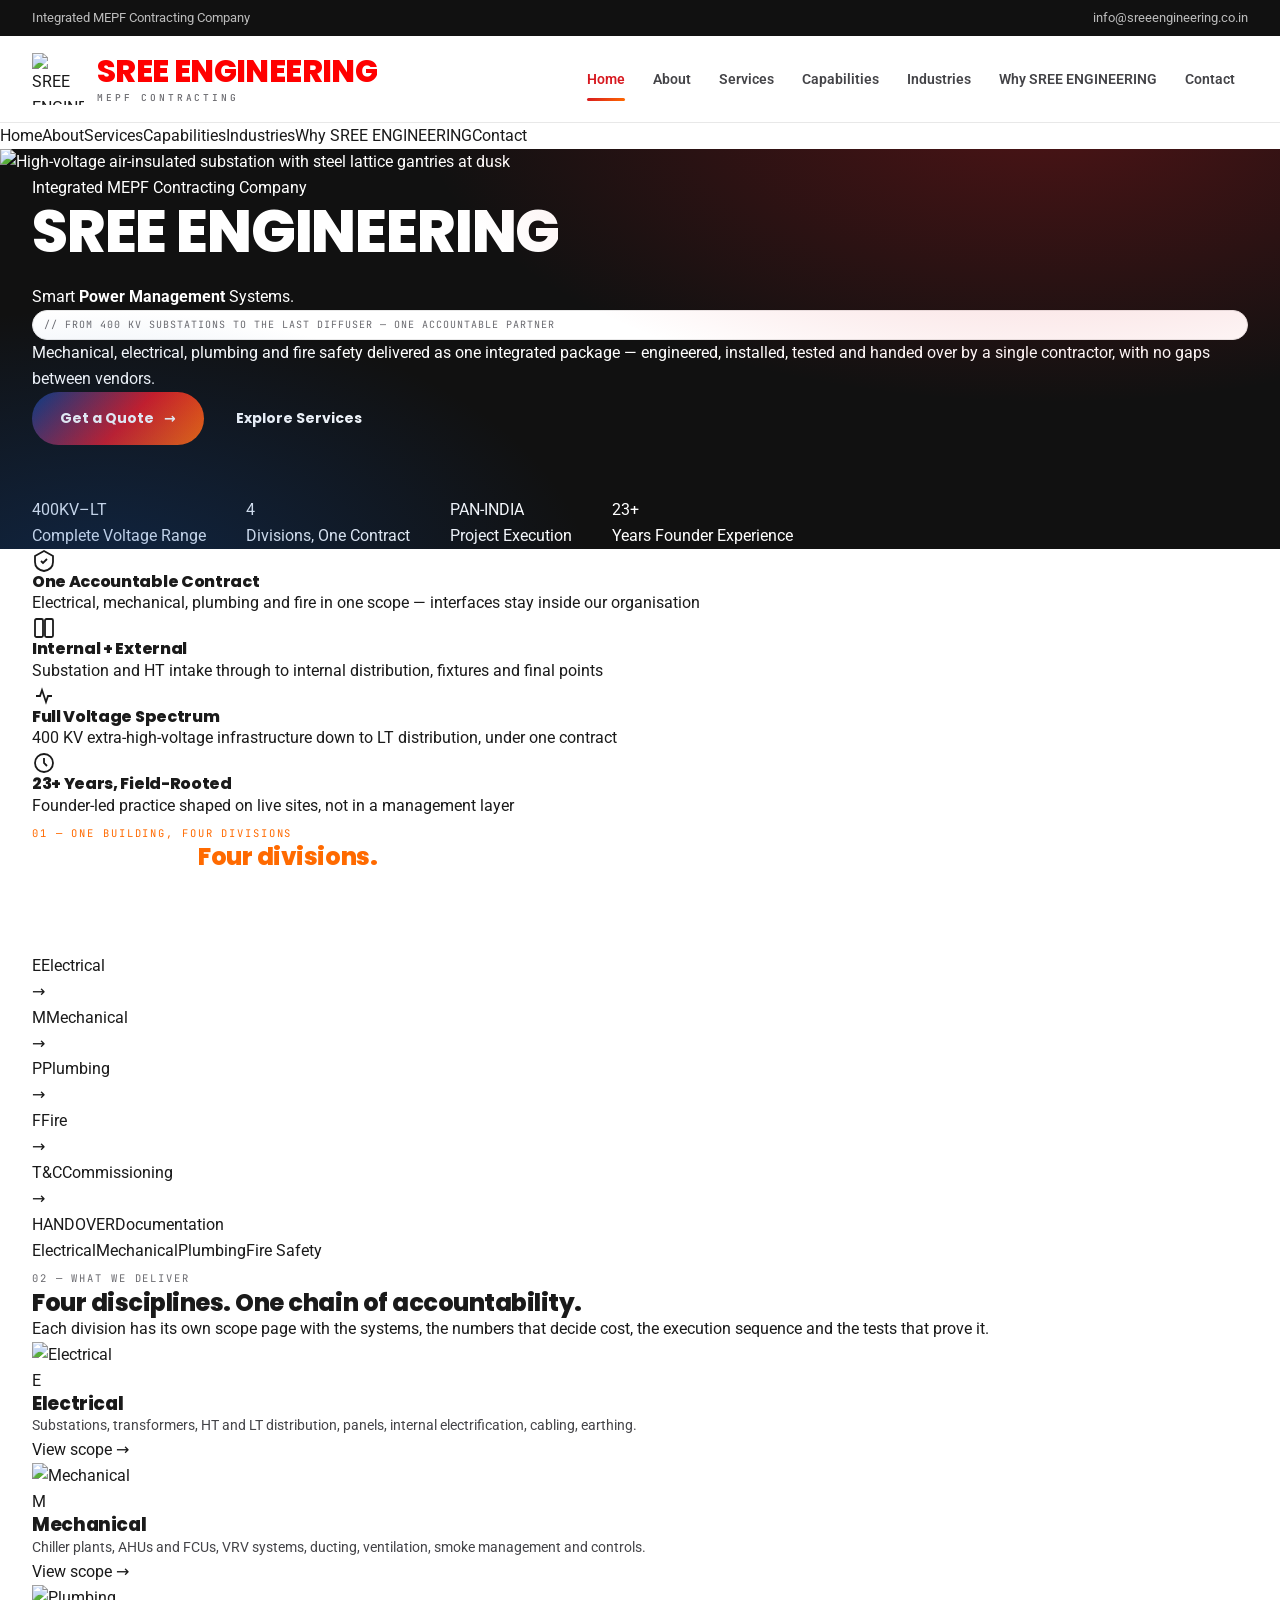
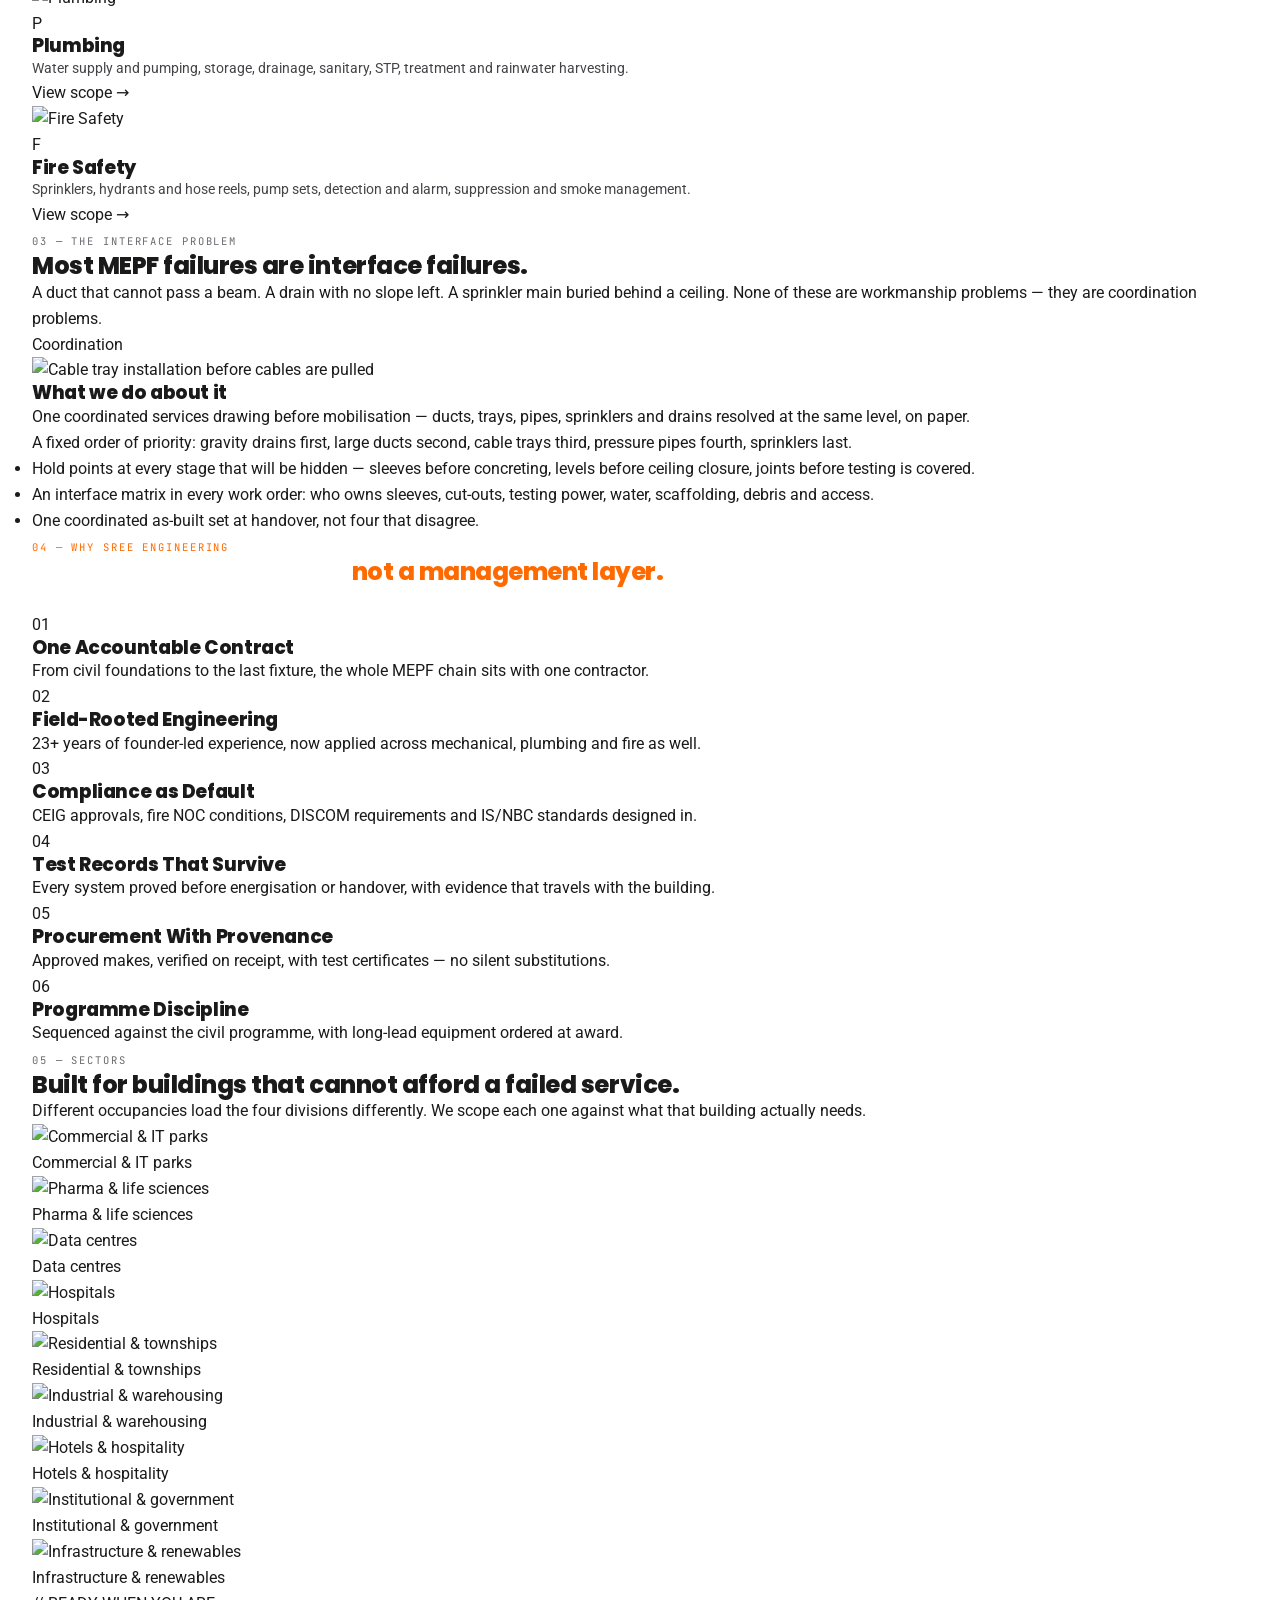
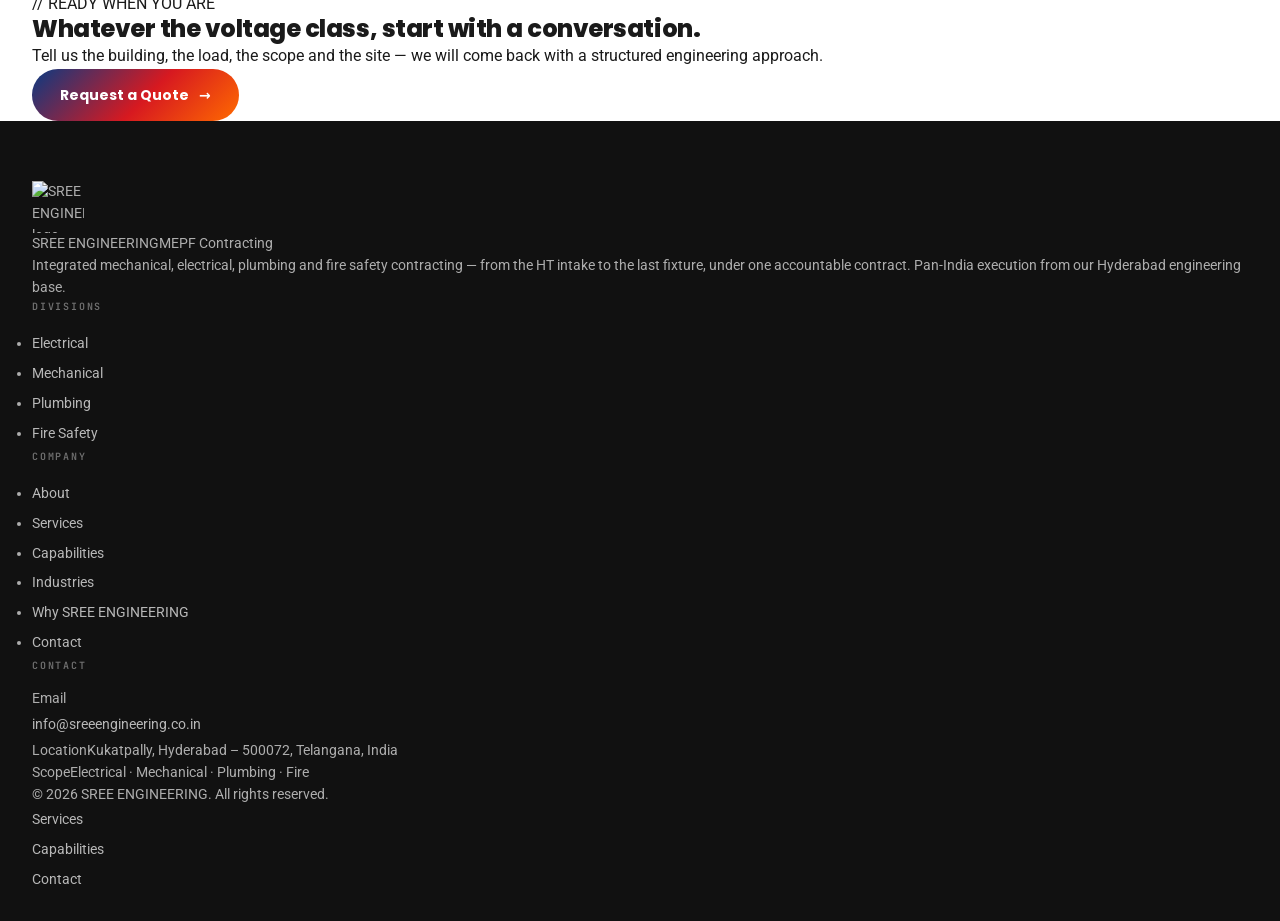
==== commit 8bd9094e: "Rebuild on brand design system: index.html" ====
--- a/index.html
+++ b/index.html
@@ -1,193 +1,174 @@
 <!DOCTYPE html>
-<html lang="en">
+<html lang="en-IN">
 <head>
 <meta charset="utf-8">
 <meta name="viewport" content="width=device-width,initial-scale=1">
-<title>SREE ENGINEERING | MEPF Contracting - Electrical, Mechanical, Plumbing & Fire Safety | Hyderabad</title>
-<meta name="description" content="Integrated MEPF contracting from Hyderabad: HT to LT electrical, HVAC, plumbing and fire safety delivered, tested and handed over under one accountable contract, pan-India.">
+<title>SREE ENGINEERING | MEPF Contracting - Electrical, Mechanical, Plumbing & Fire Safety</title>
+<meta name="description" content="Integrated MEPF contracting from Hyderabad: HT to LT electrical, HVAC, plumbing and fire safety - engineered, installed, tested and handed over under one accountable contract, pan-India.">
 <meta name="theme-color" content="#111111">
+<meta property="og:title" content="SREE ENGINEERING | MEPF Contracting - Electrical, Mechanical, Plumbing & Fire Safety">
+<meta property="og:description" content="Integrated MEPF contracting from Hyderabad: HT to LT electrical, HVAC, plumbing and fire safety - engineered, installed, tested and handed over under one accountable contract, pan-India.">
+<meta property="og:type" content="website">
+<meta property="og:image" content="assets/img/hero.jpg">
+<link rel="icon" href="assets/logo.png">
 <link rel="preconnect" href="https://fonts.googleapis.com">
 <link rel="preconnect" href="https://fonts.gstatic.com" crossorigin>
-<link href="https://fonts.googleapis.com/css2?family=Poppins:wght@600;700;800&family=Roboto:wght@400;500;700&family=JetBrains+Mono:wght@500&display=swap" rel="stylesheet">
+<link href="https://fonts.googleapis.com/css2?family=Poppins:wght@300;400;500;600;700;800&family=Roboto:wght@300;400;500;700&family=JetBrains+Mono:wght@400;500;600&display=swap" rel="stylesheet">
 <link rel="stylesheet" href="assets/style.css">
-<link rel="icon" href="data:image/svg+xml,<svg xmlns='http://www.w3.org/2000/svg' viewBox='0 0 64 64'><rect width='64' height='64' rx='14' fill='%23D71920'/><path d='M34 8 20 34h10l-4 22 16-27H32z' fill='white'/></svg>">
+<link rel="stylesheet" href="assets/mepf.css">
 </head>
 <body>
-<a class="skip" href="#main">Skip to content</a>
-<div class="topbar"><div class="wrap">
-  <span class="hide-m">MEPF contracting &middot; Electrical &middot; Mechanical &middot; Plumbing &middot; Fire</span>
-  <span>Hyderabad &middot; Pan-India &nbsp;|&nbsp; <b>info@sreeengineering.co.in</b></span>
-</div></div>
-<header class="nav"><div class="wrap nav-inner">
-  <a class="brand" href="index.html"><svg class="brand-mark" viewBox="0 0 64 64" aria-hidden="true">
-<defs><linearGradient id="bg1" x1="0" y1="0" x2="1" y2="1">
-<stop offset="0" stop-color="#0A3A82"/><stop offset=".55" stop-color="#D71920"/><stop offset="1" stop-color="#FF6A00"/>
-</linearGradient></defs>
-<rect x="2" y="2" width="60" height="60" rx="14" fill="url(#bg1)"/>
-<path d="M34 9 L20 34 h10 l-4 21 16-27H32z" fill="#fff"/>
-<circle cx="46" cy="18" r="4" fill="rgba(255,255,255,.55)"/>
-</svg><span class="brand-text"><span class="brand-name">SREE ENGINEERING</span><span class="brand-tag">MEPF CONTRACTING &middot; HYDERABAD</span></span></a>
-  <nav class="nav-links"><a href="index.html" class="active">Home</a><a href="about.html">About</a><a href="services.html">Services</a><a href="capabilities.html">Capabilities</a><a href="industries.html">Industries</a><a href="why-sree.html">Why SREE</a><a href="contact.html">Contact</a></nav>
-  <a class="nav-cta" href="contact.html">Request a proposal</a>
-  <button class="burger" id="burger" aria-label="Menu" aria-expanded="false"><span></span><span></span><span></span></button>
-</div></header>
-<div class="mmenu" id="mmenu"><a href="index.html">Home</a><a href="about.html">About</a><a href="services.html">Services</a><a href="capabilities.html">Capabilities</a><a href="industries.html">Industries</a><a href="why-sree.html">Why SREE</a><a href="contact.html">Contact</a></div>
 
-<section class="hero">
- <div class="hero-grid"></div>
- <div class="wrap hero-inner">
-  <div>
-   <span class="kicker"><i></i>MEPF contracting &middot; one accountable contract</span>
-   <h1>From the 400&nbsp;kV yard to the <em>last diffuser</em>.</h1>
-   <p class="lead">Electrical, mechanical, plumbing and fire safety delivered as one integrated package -
-   engineered, installed, tested and handed over by a single contractor, with no gaps between vendors.</p>
-   <div class="hero-actions">
-     <a class="btn btn-primary" href="services.html">See the four divisions &rarr;</a>
-     <a class="btn btn-ghost" href="capabilities.html">Technical range</a>
-   </div>
-   <div class="hero-stats">
-     <div class="hstat"><div class="v">400 kV - LT</div><div class="l">Voltage range</div></div>
-     <div class="hstat"><div class="v">4</div><div class="l">Divisions, one contract</div></div>
-     <div class="hstat"><div class="v">23+ yrs</div><div class="l">Founder experience</div></div>
-     <div class="hstat"><div class="v">Pan-India</div><div class="l">Execution</div></div>
-   </div>
+<div class="topbar">
+  <div class="wrap">
+    <span class="hide-m">Integrated MEPF Contracting Company</span>
+    <span class="em">info@sreeengineering.co.in</span>
   </div>
-  <div class="divpanel">
-    <div class="hd"><span>What we deliver</span><b>MEPF</b></div>
-    <a class="dp-item" href="electrical.html"><span class="code">E</span><div><h4>Electrical</h4><p>HT to LT, substations, panels, cabling, earthing</p></div><span class="arw">&rarr;</span></a>
-    <a class="dp-item" href="mechanical.html"><span class="code">M</span><div><h4>Mechanical</h4><p>Chillers, AHUs, VRV, ducting, ventilation</p></div><span class="arw">&rarr;</span></a>
-    <a class="dp-item" href="plumbing.html"><span class="code">P</span><div><h4>Plumbing</h4><p>Water, drainage, pumping, STP, rainwater</p></div><span class="arw">&rarr;</span></a>
-    <a class="dp-item" href="fire.html"><span class="code">F</span><div><h4>Fire safety</h4><p>Sprinklers, hydrants, pumps, detection</p></div><span class="arw">&rarr;</span></a>
+</div>
+<header class="nav" id="nav">
+  <div class="wrap nav-inner">
+    <a aria-label='SREE ENGINEERING home' class='brand' href='index.html'>
+      <img src="assets/logo.png" alt="SREE ENGINEERING logo" class="brand-mark">
+      <span class="brand-text"><span class="brand-name">SREE ENGINEERING</span><span class="brand-tag">MEPF Contracting</span></span>
+    </a>
+    <div class="nav-right">
+      <nav class="nav-links" aria-label="Primary"><a class="active" href="index.html">Home</a><a href="about.html">About</a><a href="services.html">Services</a><a href="capabilities.html">Capabilities</a><a href="industries.html">Industries</a><a href="why-sree.html">Why SREE ENGINEERING</a><a href="contact.html">Contact</a></nav>
+      <button class="burger" id="burger" aria-label="Open menu"><span></span><span></span><span></span></button>
+    </div>
   </div>
- </div>
+</header>
+<div class="mobile-menu" id="mobileMenu"><a class="active" href="index.html">Home</a><a href="about.html">About</a><a href="services.html">Services</a><a href="capabilities.html">Capabilities</a><a href="industries.html">Industries</a><a href="why-sree.html">Why SREE ENGINEERING</a><a href="contact.html">Contact</a></div>
+<section class="hero" id="home">
+  <div class="hero-img"><img src="assets/img/hero.jpg" alt="High-voltage air-insulated substation with steel lattice gantries at dusk" fetchpriority="high"></div>
+  <div class="hero-overlay"></div>
+  <div class="wrap hero-content">
+    <div class="hero-kicker"><span class="dot"></span> Integrated MEPF Contracting Company</div>
+    <h1>SREE ENGINEERING</h1>
+    <p class="sub">Smart <b>Power Management</b> Systems.</p>
+    <p class="tag">// FROM 400 KV SUBSTATIONS TO THE LAST DIFFUSER &mdash; ONE ACCOUNTABLE PARTNER</p>
+    <p class="desc">Mechanical, electrical, plumbing and fire safety delivered as one integrated package &mdash; engineered, installed, tested and handed over by a single contractor, with no gaps between vendors.</p>
+    <div class="hero-cta">
+      <a class='btn btn-primary' href='contact.html'>Get a Quote <span class="arr">&rarr;</span></a>
+      <a class='btn btn-outline' href='services.html'>Explore Services</a>
+    </div>
+    <div class="hero-stats"><div class="hero-stat"><div class="v">400KV&ndash;LT</div><div class="l">Complete Voltage Range</div></div><div class="hero-stat"><div class="v">4</div><div class="l">Divisions, One Contract</div></div><div class="hero-stat"><div class="v">PAN-INDIA</div><div class="l">Project Execution</div></div><div class="hero-stat"><div class="v">23+</div><div class="l">Years Founder Experience</div></div></div>
+  </div>
+</section><section class="cred"><div class="wrap"><div class="cred-grid"><div class="cred-item reveal"><span class="ic"><svg width="24" height="24" viewBox="0 0 24 24" fill="none" stroke="currentColor" stroke-width="1.8"><path d="M12 2 3 7v6c0 5 3.5 8 9 9 5.5-1 9-4 9-9V7z"/><path d="m9 12 2 2 4-4"/></svg></span><h4>One Accountable Contract</h4><p>Electrical, mechanical, plumbing and fire in one scope &mdash; interfaces stay inside our organisation</p></div><div class="cred-item reveal" data-d="1"><span class="ic"><svg width="24" height="24" viewBox="0 0 24 24" fill="none" stroke="currentColor" stroke-width="1.8"><rect x="3" y="3" width="8" height="18" rx="1.5"/><rect x="13" y="3" width="8" height="18" rx="1.5"/></svg></span><h4>Internal + External</h4><p>Substation and HT intake through to internal distribution, fixtures and final points</p></div><div class="cred-item reveal" data-d="2"><span class="ic"><svg width="24" height="24" viewBox="0 0 24 24" fill="none" stroke="currentColor" stroke-width="1.8"><path d="M4 12h4l2-6 4 12 2-6h4"/></svg></span><h4>Full Voltage Spectrum</h4><p>400 KV extra-high-voltage infrastructure down to LT distribution, under one contract</p></div><div class="cred-item reveal" data-d="3"><span class="ic"><svg width="24" height="24" viewBox="0 0 24 24" fill="none" stroke="currentColor" stroke-width="1.8"><circle cx="12" cy="12" r="9"/><path d="M12 7v5l3 3"/></svg></span><h4>23+ Years, Field-Rooted</h4><p>Founder-led practice shaped on live sites, not in a management layer</p></div></div></div></section><section class="cap-section">
+  <div class="wrap">
+    <div class="section-head center reveal" style="margin-bottom:56px;">
+      <span class="eyebrow center" style="color:var(--orange);">01 &mdash; One Building, Four Divisions</span>
+      <h2 style="color:#fff;">One building. <span style="color:var(--orange);">Four divisions.</span></h2>
+      <p style="color:rgba(255,255,255,.55);">A building's services are one system, not four contracts. We take the whole MEPF package so the interfaces stay with one contractor.</p>
+    </div>
+    <div class="cap-rail reveal" data-d="1"><div class="cap-node"><span class="kv">E</span><span class="lbl">Electrical</span></div><span class="cap-arrow">&rarr;</span><div class="cap-node"><span class="kv">M</span><span class="lbl">Mechanical</span></div><span class="cap-arrow">&rarr;</span><div class="cap-node"><span class="kv">P</span><span class="lbl">Plumbing</span></div><span class="cap-arrow">&rarr;</span><div class="cap-node"><span class="kv">F</span><span class="lbl">Fire</span></div><span class="cap-arrow">&rarr;</span><div class="cap-node"><span class="kv">T&amp;C</span><span class="lbl">Commissioning</span></div><span class="cap-arrow">&rarr;</span><div class="cap-node"><span class="kv">HANDOVER</span><span class="lbl">Documentation</span></div></div>
+    <div class="chips"><a class="chip" href="electrical.html">Electrical</a><a class="chip" href="mechanical.html">Mechanical</a><a class="chip" href="plumbing.html">Plumbing</a><a class="chip" href="fire.html">Fire Safety</a></div>
+  </div>
+</section><section class="section">
+  <div class="wrap">
+    <div class="section-head reveal">
+      <span class="eyebrow">02 &mdash; What We Deliver</span>
+      <h2>Four disciplines. <span class="r">One chain of accountability.</span></h2>
+      <p>Each division has its own scope page with the systems, the numbers that decide cost, the execution sequence and the tests that prove it.</p>
+    </div>
+    <div class="svc-grid"><div class="svc-card reveal">
+        <div class="svc-img"><img src="assets/img/transformer.jpg" alt="Electrical" loading="lazy"><span class="n">E</span></div>
+        <div class="svc-body">
+          <h3>Electrical</h3>
+          <p style="font-size:14px;color:var(--text2);line-height:1.65;">Substations, transformers, HT and LT distribution, panels, internal electrification, cabling, earthing.</p>
+          <a class="svc-more" href="electrical.html">View scope <span class="arr">&rarr;</span></a>
+        </div>
+      </div><div class="svc-card reveal" data-d="1">
+        <div class="svc-img"><img src="assets/img/chiller.jpg" alt="Mechanical" loading="lazy"><span class="n">M</span></div>
+        <div class="svc-body">
+          <h3>Mechanical</h3>
+          <p style="font-size:14px;color:var(--text2);line-height:1.65;">Chiller plants, AHUs and FCUs, VRV systems, ducting, ventilation, smoke management and controls.</p>
+          <a class="svc-more" href="mechanical.html">View scope <span class="arr">&rarr;</span></a>
+        </div>
+      </div><div class="svc-card reveal" data-d="2">
+        <div class="svc-img"><img src="assets/img/tanks.jpg" alt="Plumbing" loading="lazy"><span class="n">P</span></div>
+        <div class="svc-body">
+          <h3>Plumbing</h3>
+          <p style="font-size:14px;color:var(--text2);line-height:1.65;">Water supply and pumping, storage, drainage, sanitary, STP, treatment and rainwater harvesting.</p>
+          <a class="svc-more" href="plumbing.html">View scope <span class="arr">&rarr;</span></a>
+        </div>
+      </div><div class="svc-card reveal" data-d="3">
+        <div class="svc-img"><img src="assets/img/firepump.jpg" alt="Fire Safety" loading="lazy"><span class="n">F</span></div>
+        <div class="svc-body">
+          <h3>Fire Safety</h3>
+          <p style="font-size:14px;color:var(--text2);line-height:1.65;">Sprinklers, hydrants and hose reels, pump sets, detection and alarm, suppression and smoke management.</p>
+          <a class="svc-more" href="fire.html">View scope <span class="arr">&rarr;</span></a>
+        </div>
+      </div></div>
+  </div>
+</section><section class="section grey">
+  <div class="wrap">
+    <div class="section-head reveal">
+      <span class="eyebrow">03 &mdash; The Interface Problem</span>
+      <h2>Most MEPF failures are <span class="r">interface failures.</span></h2>
+      <p>A duct that cannot pass a beam. A drain with no slope left. A sprinkler main buried behind a ceiling. None of these are workmanship problems &mdash; they are coordination problems.</p>
+    </div>
+    <div class="split">
+  <div class="split-img reveal"><span class="tagchip">Coordination</span><img src="assets/img/tray.jpg" alt="Cable tray installation before cables are pulled" loading="lazy"></div>
+  <div class="split-body reveal" data-d="1"><h3>What we do about it</h3><p>One coordinated services drawing before mobilisation &mdash; ducts, trays, pipes, sprinklers and drains resolved at the same level, on paper.</p><p>A fixed order of priority: gravity drains first, large ducts second, cable trays third, pressure pipes fourth, sprinklers last.</p><ul class="tick-list"><li>Hold points at every stage that will be hidden &mdash; sleeves before concreting, levels before ceiling closure, joints before testing is covered.</li><li>An interface matrix in every work order: who owns sleeves, cut-outs, testing power, water, scaffolding, debris and access.</li><li>One coordinated as-built set at handover, not four that disagree.</li></ul></div>
+</div>
+  </div>
+</section><section class="why-section"><div class="wrap"><div class="section-head center reveal"><span class="eyebrow center" style="color:var(--orange);">04 &mdash; Why SREE ENGINEERING</span><h2 style="color:#fff;">Field-rooted engineering, <span style="color:var(--orange);">not a management layer.</span></h2><p style="color:rgba(255,255,255,.55);">Six things we are judged against, on every project, at every voltage.</p></div><div class="why-grid "><div class="why-card reveal"><span class="num">01</span><h3>One Accountable Contract</h3><p>From civil foundations to the last fixture, the whole MEPF chain sits with one contractor.</p></div><div class="why-card reveal" data-d="1"><span class="num">02</span><h3>Field-Rooted Engineering</h3><p>23+ years of founder-led experience, now applied across mechanical, plumbing and fire as well.</p></div><div class="why-card reveal" data-d="2"><span class="num">03</span><h3>Compliance as Default</h3><p>CEIG approvals, fire NOC conditions, DISCOM requirements and IS/NBC standards designed in.</p></div><div class="why-card reveal" data-d="3"><span class="num">04</span><h3>Test Records That Survive</h3><p>Every system proved before energisation or handover, with evidence that travels with the building.</p></div><div class="why-card reveal" data-d="0"><span class="num">05</span><h3>Procurement With Provenance</h3><p>Approved makes, verified on receipt, with test certificates &mdash; no silent substitutions.</p></div><div class="why-card reveal" data-d="1"><span class="num">06</span><h3>Programme Discipline</h3><p>Sequenced against the civil programme, with long-lead equipment ordered at award.</p></div></div></div></section><section class="section">
+  <div class="wrap">
+    <div class="section-head reveal">
+      <span class="eyebrow">05 &mdash; Sectors</span>
+      <h2>Built for buildings that <span class="r">cannot afford a failed service.</span></h2>
+      <p>Different occupancies load the four divisions differently. We scope each one against what that building actually needs.</p>
+    </div>
+    <div class="ind-grid reveal" data-d="1"><div class="ind-cell"><img src="assets/img/ind-commercial.jpg" alt="Commercial & IT parks" loading="lazy"><span class="ct"><span class="nm">Commercial & IT parks</span></span></div><div class="ind-cell"><img src="assets/img/ind-pharma.jpg" alt="Pharma & life sciences" loading="lazy"><span class="ct"><span class="nm">Pharma & life sciences</span></span></div><div class="ind-cell"><img src="assets/img/tray.jpg" alt="Data centres" loading="lazy"><span class="ct"><span class="nm">Data centres</span></span></div><div class="ind-cell"><img src="assets/img/ahu.jpg" alt="Hospitals" loading="lazy"><span class="ct"><span class="nm">Hospitals</span></span></div><div class="ind-cell"><img src="assets/img/tanks.jpg" alt="Residential & townships" loading="lazy"><span class="ct"><span class="nm">Residential & townships</span></span></div><div class="ind-cell"><img src="assets/img/ind-warehouse.jpg" alt="Industrial & warehousing" loading="lazy"><span class="ct"><span class="nm">Industrial & warehousing</span></span></div><div class="ind-cell"><img src="assets/img/chiller.jpg" alt="Hotels & hospitality" loading="lazy"><span class="ct"><span class="nm">Hotels & hospitality</span></span></div><div class="ind-cell"><img src="assets/img/dg.jpg" alt="Institutional & government" loading="lazy"><span class="ct"><span class="nm">Institutional & government</span></span></div><div class="ind-cell"><img src="assets/img/ind-solar.jpg" alt="Infrastructure & renewables" loading="lazy"><span class="ct"><span class="nm">Infrastructure & renewables</span></span></div></div>
+  </div>
+</section><section class="cta-band">
+  <div class="wrap cta-inner">
+    <span class="eyebrow-c reveal">// READY WHEN YOU ARE</span>
+    <h2 class="reveal" data-d="1">Whatever the voltage class, <span class="o">start with a conversation.</span></h2>
+    <p class="reveal" data-d="2">Tell us the building, the load, the scope and the site &mdash; we will come back with a structured engineering approach.</p>
+    <div class="cta-actions reveal" data-d="3">
+      <a class='btn btn-primary' href='contact.html'>Request a Quote <span class="arr">&rarr;</span></a>
+      <a class='btn btn-outline' href='contact.html' style='border-color:rgba(255,255,255,.4);color:#fff;'>Contact Us</a>
+    </div>
+  </div>
 </section>
-
-<section class="sec">
- <div class="wrap">
-  <div class="sec-head">
-   <div><div class="sec-index">01 - Divisions</div><h2>Four disciplines. One chain of accountability.</h2></div>
-   <p class="lead">A building's services are one system, not four contracts. We take the whole MEPF package so the
-   interfaces stay inside our own organisation - not between four vendors pointing at each other.</p>
+<footer>
+  <div class="wrap">
+    <div class="foot-grid">
+      <div class="foot-brand">
+        <img src="assets/logo.png" alt="SREE ENGINEERING logo" class="brand-mark">
+        <span class="bn-wrap"><span class="bn">SREE ENGINEERING</span><span class="bt">MEPF Contracting</span></span>
+        <p>Integrated mechanical, electrical, plumbing and fire safety contracting &mdash; from the HT intake to the last
+        fixture, under one accountable contract. Pan-India execution from our Hyderabad engineering base.</p>
+      </div>
+      <div class="foot-col">
+        <h5>Divisions</h5>
+        <ul><li><a href="electrical.html">Electrical</a></li><li><a href="mechanical.html">Mechanical</a></li><li><a href="plumbing.html">Plumbing</a></li><li><a href="fire.html">Fire Safety</a></li></ul>
+      </div>
+      <div class="foot-col">
+        <h5>Company</h5>
+        <ul>
+          <li><a href="about.html">About</a></li>
+          <li><a href="services.html">Services</a></li>
+          <li><a href="capabilities.html">Capabilities</a></li>
+          <li><a href="industries.html">Industries</a></li>
+          <li><a href="why-sree.html">Why SREE ENGINEERING</a></li>
+          <li><a href="contact.html">Contact</a></li>
+        </ul>
+      </div>
+      <div class="foot-col foot-contact">
+        <h5>Contact</h5>
+        <div class="row"><span class="k">Email</span><span class="v"><a href="mailto:info@sreeengineering.co.in">info@sreeengineering.co.in</a></span></div>
+        <div class="row"><span class="k">Location</span><span class="v">Kukatpally, Hyderabad &ndash; 500072, Telangana, India</span></div>
+        <div class="row"><span class="k">Scope</span><span class="v">Electrical &middot; Mechanical &middot; Plumbing &middot; Fire</span></div>
+      </div>
+    </div>
+    <div class="foot-bottom">
+      <span>&copy; <span id="yr">2026</span> SREE ENGINEERING. All rights reserved.</span>
+      <span class="lnks"><a href="services.html">Services</a><a href="capabilities.html">Capabilities</a><a href="contact.html">Contact</a></span>
+    </div>
   </div>
-  <div class="divcards">
-   <a class="dcard" href="electrical.html" style="--accent:#0E4DA4"><svg viewBox="0 0 64 64" fill="none" stroke="#0E4DA4" stroke-width="3"><path d="M34 6 16 36h12l-4 22 20-32H32z"/></svg><span class="dcode">DIVISION E</span><h3>Electrical</h3><p>Substations and transformers, HT and LT distribution, panels, internal electrification, cabling, earthing and lightning protection.</p><span class="dlink">View scope &rarr;</span></a>
-   <a class="dcard" href="mechanical.html" style="--accent:#D71920"><svg viewBox="0 0 64 64" fill="none" stroke="#D71920" stroke-width="3"><rect x="8" y="20" width="48" height="24" rx="4"/><path d="M20 20v24M32 20v24M44 20v24"/></svg><span class="dcode">DIVISION M</span><h3>Mechanical</h3><p>Chiller plants, AHUs and FCUs, VRV systems, ducting and insulation, ventilation, smoke management and controls.</p><span class="dlink">View scope &rarr;</span></a>
-   <a class="dcard" href="plumbing.html" style="--accent:#FF6A00"><svg viewBox="0 0 64 64" fill="none" stroke="#FF6A00" stroke-width="3"><path d="M32 8c9 12 14 19 14 26a14 14 0 0 1-28 0c0-7 5-14 14-26z"/></svg><span class="dcode">DIVISION P</span><h3>Plumbing</h3><p>Water supply and pumping, storage, drainage and venting, sanitary installation, STP, water treatment and rainwater harvesting.</p><span class="dlink">View scope &rarr;</span></a>
-   <a class="dcard" href="fire.html" style="--accent:#B0151B"><svg viewBox="0 0 64 64" fill="none" stroke="#B0151B" stroke-width="3"><path d="M32 10c8 10 12 16 12 22a12 12 0 0 1-24 0c0-6 4-12 12-22z"/><path d="M32 34v14"/></svg><span class="dcode">DIVISION F</span><h3>Fire safety</h3><p>Sprinklers, hydrants and hose reels, pump sets, detection and alarm, suppression and smoke management.</p><span class="dlink">View scope &rarr;</span></a>
-  </div>
- </div>
-</section>
-
-<section class="sec alt">
- <div class="wrap">
-  <div class="sec-head">
-   <div><div class="sec-index">02 - The interface problem</div><h2>Most MEPF failures are interface failures.</h2></div>
-   <p class="lead">A duct that cannot pass a beam. A drain with no slope left. A sprinkler main buried behind a
-   ceiling. A lift that cannot be licensed because nobody pulled the alarm interface. None of these are
-   workmanship problems - they are coordination problems.</p>
-  </div>
-  <div class="two">
-   <div>
-     <p class="eyebrow">What we do about it</p>
-     <ul class="checklist">
-       <li>One coordinated services drawing before mobilisation - ducts, trays, pipes, sprinklers and drains
-       resolved at the same level, on paper.</li>
-       <li>A fixed order of priority: gravity drains first, large ducts second, cable trays third, pressure
-       pipes fourth, sprinklers last.</li>
-       <li>Hold points at every stage that will be hidden - sleeves before concreting, levels before ceiling
-       closure, joints before testing is covered.</li>
-       <li>Interface matrix written into the work order for every subcontractor: who owns sleeves, cut-outs,
-       testing power, water, scaffolding, debris and access.</li>
-     </ul>
-   </div>
-   <div>
-     <p class="eyebrow">The four paths, in one building</p>
-     <div style="display:grid;gap:14px">
-       <div><div class="mono" style="color:#0E4DA4">E - Electrical</div><div class="path" style="--accent:#0E4DA4"><div class="pnode hi"><b>HT intake</b><span>utility</span></div><div class="pnode"><b>Transformer</b><span>11 kV / 433 V</span></div><div class="pnode"><b>PCC</b><span>main panel</span></div><div class="pnode"><b>Risers</b><span>trays</span></div><div class="pnode"><b>Floor DBs</b><span>MCB / MCCB</span></div><div class="pnode hi"><b>Points</b><span>final load</span></div></div></div>
-       <div><div class="mono" style="color:#D71920">M - Mechanical</div><div class="path" style="--accent:#D71920"><div class="pnode hi"><b>Chiller / VRV</b><span>heat rejection</span></div><div class="pnode"><b>Pumps</b><span>CHW loop</span></div><div class="pnode"><b>AHU / FCU</b><span>coil + fan</span></div><div class="pnode"><b>Ducts</b><span>supply air</span></div><div class="pnode hi"><b>Diffusers</b><span>room</span></div></div></div>
-       <div><div class="mono" style="color:#FF6A00">P - Plumbing</div><div class="path" style="--accent:#FF6A00"><div class="pnode hi"><b>Sump</b><span>storage</span></div><div class="pnode"><b>Pumps</b><span>booster</span></div><div class="pnode"><b>Overhead tank</b><span>gravity</span></div><div class="pnode"><b>Risers</b><span>floor mains</span></div><div class="pnode"><b>Fixtures</b><span>use</span></div><div class="pnode hi"><b>Drain + STP</b><span>return</span></div></div></div>
-       <div><div class="mono" style="color:#B0151B">F - Fire</div><div class="path" style="--accent:#B0151B"><div class="pnode hi"><b>Tank</b><span>reserve</span></div><div class="pnode"><b>Pump set</b><span>jockey + main</span></div><div class="pnode"><b>Header</b><span>zone valves</span></div><div class="pnode"><b>Riser</b><span>hydrant</span></div><div class="pnode hi"><b>Sprinklers</b><span>heads</span></div></div></div>
-     </div>
-   </div>
-  </div>
- </div>
-</section>
-
-<section class="sec dark">
- <div class="wrap">
-  <div class="sec-head">
-   <div><div class="sec-index">03 - Why SREE</div><h2>Field-rooted engineering, not a management layer.</h2></div>
-   <p class="lead">The firm is led from site experience - decisions are taken by people who have energised
-   infrastructure and closed out a snag list, not by a desk that has only quoted for it.</p>
-  </div>
-  <div class="pillars">
-   <div class="pill"><div class="n">01</div><h3>One accountable contract</h3><p>From civil foundations to the last
-   fixture, the whole MEPF chain sits with one contractor. Fewer handovers, fewer excuses, one signature at
-   commissioning.</p></div>
-   <div class="pill"><div class="n">02</div><h3>Field-rooted engineering</h3><p>23+ years of founder-led experience
-   across electrical contracting and infrastructure, now applied across mechanical, plumbing and fire as
-   well.</p></div>
-   <div class="pill"><div class="n">03</div><h3>Compliance as default</h3><p>CEIG approvals, fire NOC conditions,
-   utility requirements and IS/NBC standards are designed in from the first drawing, not retrofitted at
-   inspection.</p></div>
-   <div class="pill"><div class="n">04</div><h3>Test records that survive</h3><p>Every system is proved before it is
-   energised or handed over, and the evidence travels with the building - as-builts, test packs, O and M.</p></div>
-   <div class="pill"><div class="n">05</div><h3>Procurement with provenance</h3><p>Approved makes, verified on receipt,
-   with test certificates. Infrastructure inherits every shortcut taken in buying.</p></div>
-   <div class="pill"><div class="n">06</div><h3>Programme discipline</h3><p>Sequenced against the civil programme, not
-   squeezed into it. Long-lead equipment ordered at award, not at need.</p></div>
-  </div>
- </div>
-</section>
-
-<section class="sec">
- <div class="wrap">
-  <div class="sec-head">
-   <div><div class="sec-index">04 - Sectors</div><h2>Built for the buildings that cannot afford a failed service.</h2></div>
-   <p class="lead">Different occupancies load the four divisions differently. We scope each one against what that
-   building actually needs.</p>
-  </div>
-  <div class="sectors">
-   <div class="sector"><h4>Commercial &amp; IT parks</h4><p>Central HVAC, high electrical density, UPS and DG, heavy ELV, tenant fit-out coordination.</p></div>
-   <div class="sector"><h4>Pharma &amp; life sciences</h4><p>Clean-room AHUs, HEPA, pressure gradients, utility piping, validation-friendly documentation.</p></div>
-   <div class="sector"><h4>Data centres</h4><p>Dual feeds, 2N distribution, precision cooling, leak detection, suppression, deep commissioning.</p></div>
-   <div class="sector"><h4>Hospitals</h4><p>Redundant HVAC, medical gas interfaces, isolated power, critical UPS, nurse-call containment.</p></div>
-   <div class="sector"><h4>Residential &amp; townships</h4><p>Pressure-boosted water, STP and reuse, per-flat metering, hydrant and alarm, external electrification.</p></div>
-   <div class="sector"><h4>Industrial &amp; warehousing</h4><p>Plant electrification, PCC/MCC/APFC, process ventilation, fire protection for high-piled storage.</p></div>
-   <div class="sector"><h4>Hotels &amp; hospitality</h4><p>Guest-room FCUs, kitchen exhaust, laundry steam, pool and spa systems, acoustic limits.</p></div>
-   <div class="sector"><h4>Institutional &amp; government</h4><p>Departmental specifications, procurement-grade documentation, campus-wide distribution.</p></div>
-   <div class="sector"><h4>Infrastructure &amp; renewables</h4><p>Highway and corridor electricals, solar evacuation, HT interconnection, array earthing.</p></div>
-  </div>
- </div>
-</section>
-
-<section class="cta"><div class="wrap">
-<div><h2>Ready to scope your MEPF package?</h2><p>Send the building type, the load, the scope and the site - we reply with a structured approach, not a brochure.</p></div>
-<a class="btn" href="contact.html">Start the conversation &rarr;</a>
-</div></section>
-<footer>
-<div class="wrap">
- <div class="fgrid">
-  <div>
-    <div class="fbrand">SREE ENGINEERING</div>
-    <div class="mono" style="color:rgba(255,255,255,.4);margin-top:6px">MEPF CONTRACTING</div>
-    <p class="fnote">Integrated mechanical, electrical, plumbing and fire safety contracting - from the HT intake to the last fixture, under one accountable contract.</p>
-  </div>
-  <div><h5>Divisions</h5><a href="electrical.html">Electrical</a><a href="mechanical.html">Mechanical</a><a href="plumbing.html">Plumbing</a><a href="fire.html">Fire Safety</a></div>
-  <div><h5>Company</h5><a href="index.html">Home</a><a href="about.html">About</a><a href="services.html">Services</a><a href="capabilities.html">Capabilities</a><a href="industries.html">Industries</a><a href="why-sree.html">Why SREE</a><a href="contact.html">Contact</a></div>
-  <div><h5>Contact</h5>
-    <a href="mailto:info@sreeengineering.co.in">info@sreeengineering.co.in</a>
-    <span style="display:block;padding:4px 0">Kukatpally, Hyderabad - 500072, Telangana, India</span>
-  </div>
- </div>
- <div class="fbar"><span>&copy; <span id="yr">2026</span> SREE ENGINEERING. All rights reserved.</span><span>Electrical &middot; Mechanical &middot; Plumbing &middot; Fire Safety</span></div>
-</div>
 </footer>
-<script>
-(function(){
- var b=document.getElementById('burger'),m=document.getElementById('mmenu');
- if(b&&m){b.addEventListener('click',function(){var o=m.classList.toggle('open');b.classList.toggle('open',o);b.setAttribute('aria-expanded',o?'true':'false');});}
- var y=document.getElementById('yr'); if(y){y.textContent=new Date().getFullYear();}
-})();
-</script>
-</body></html>
+<script src="assets/main.js"></script>
+</body>
+</html>
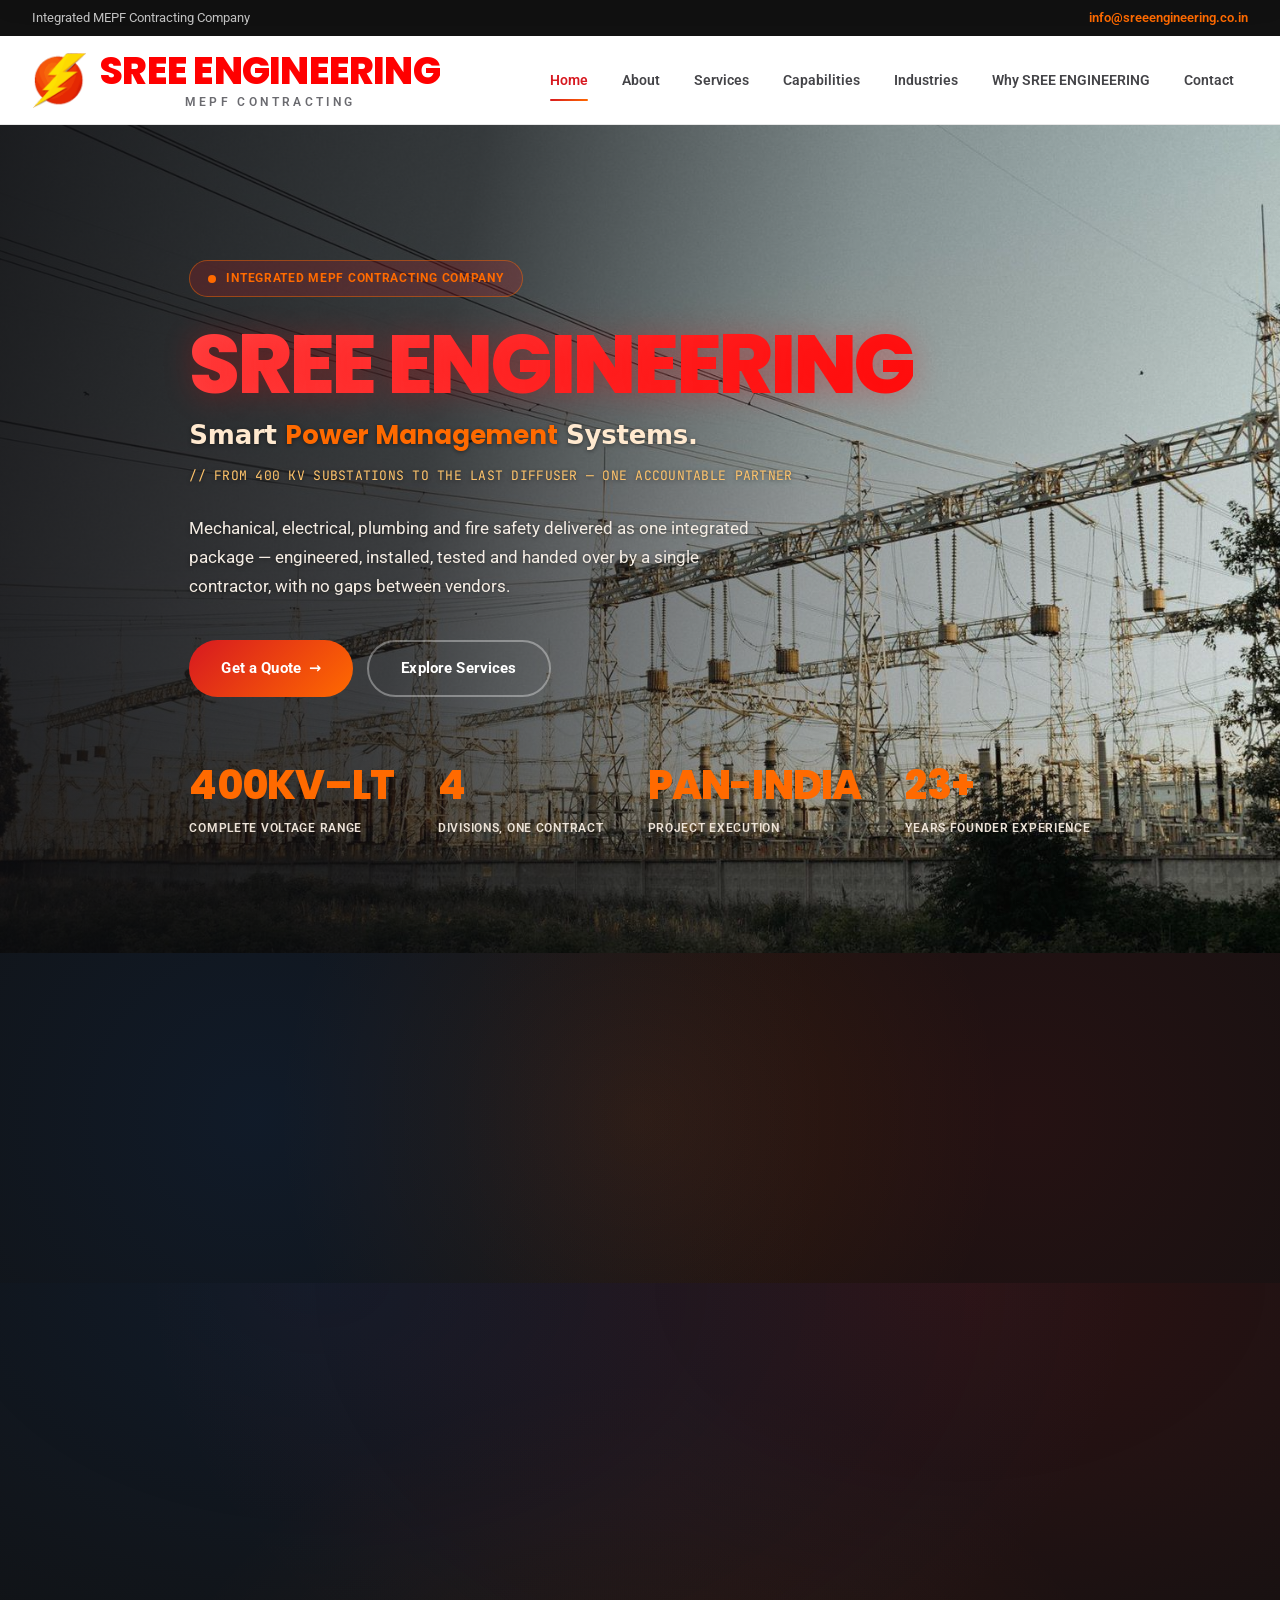
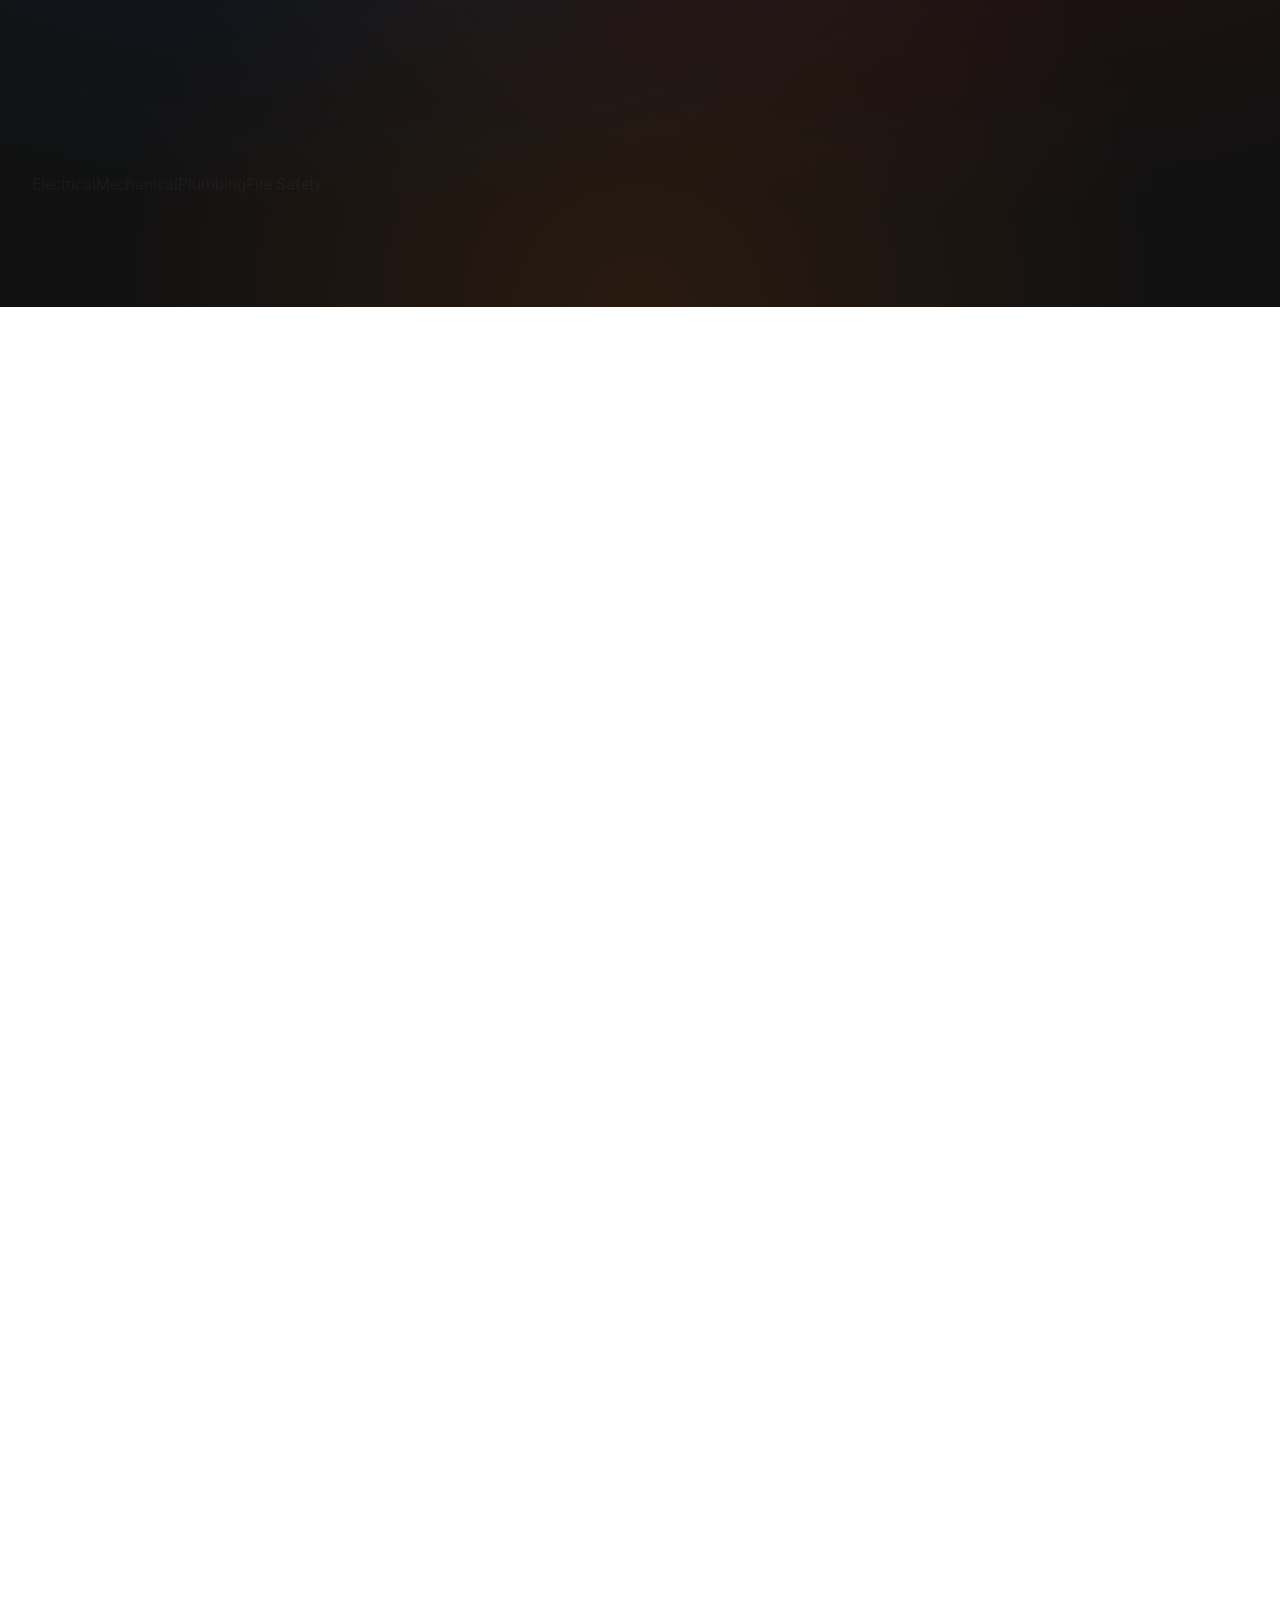
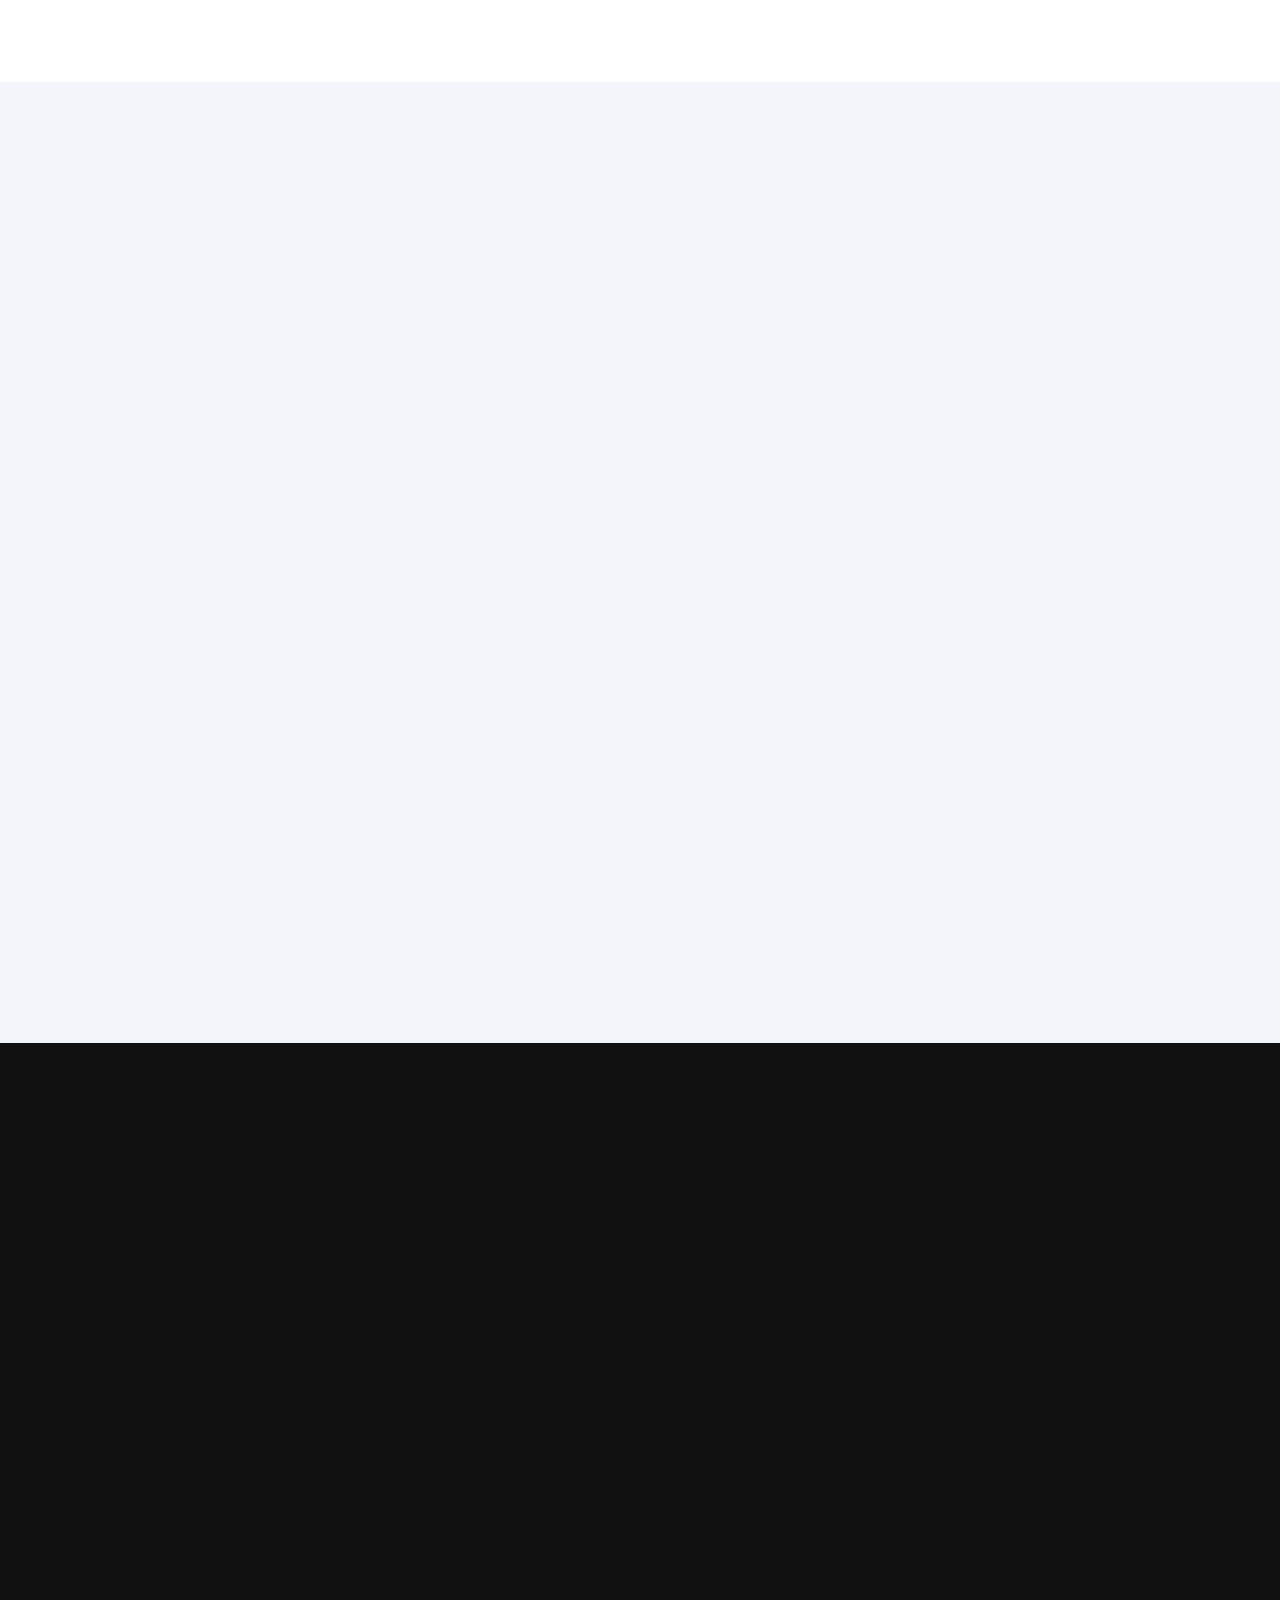
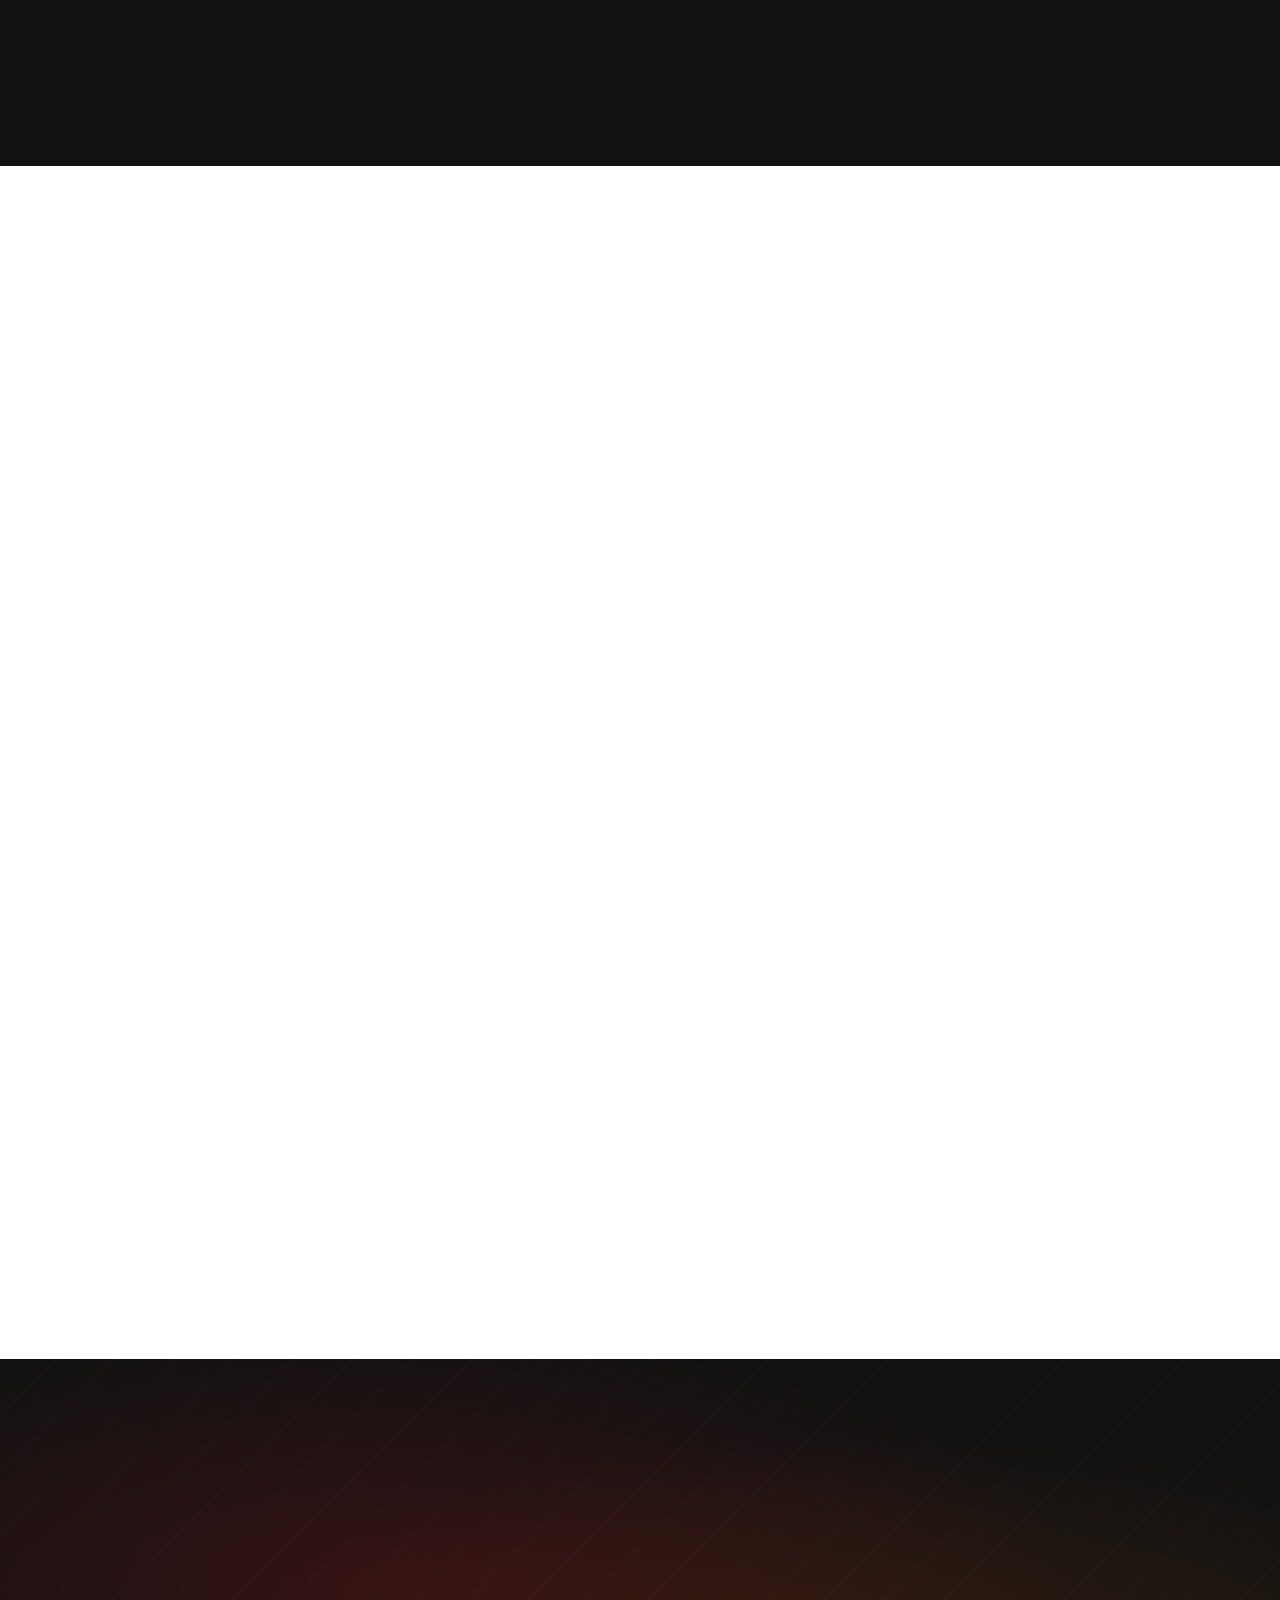
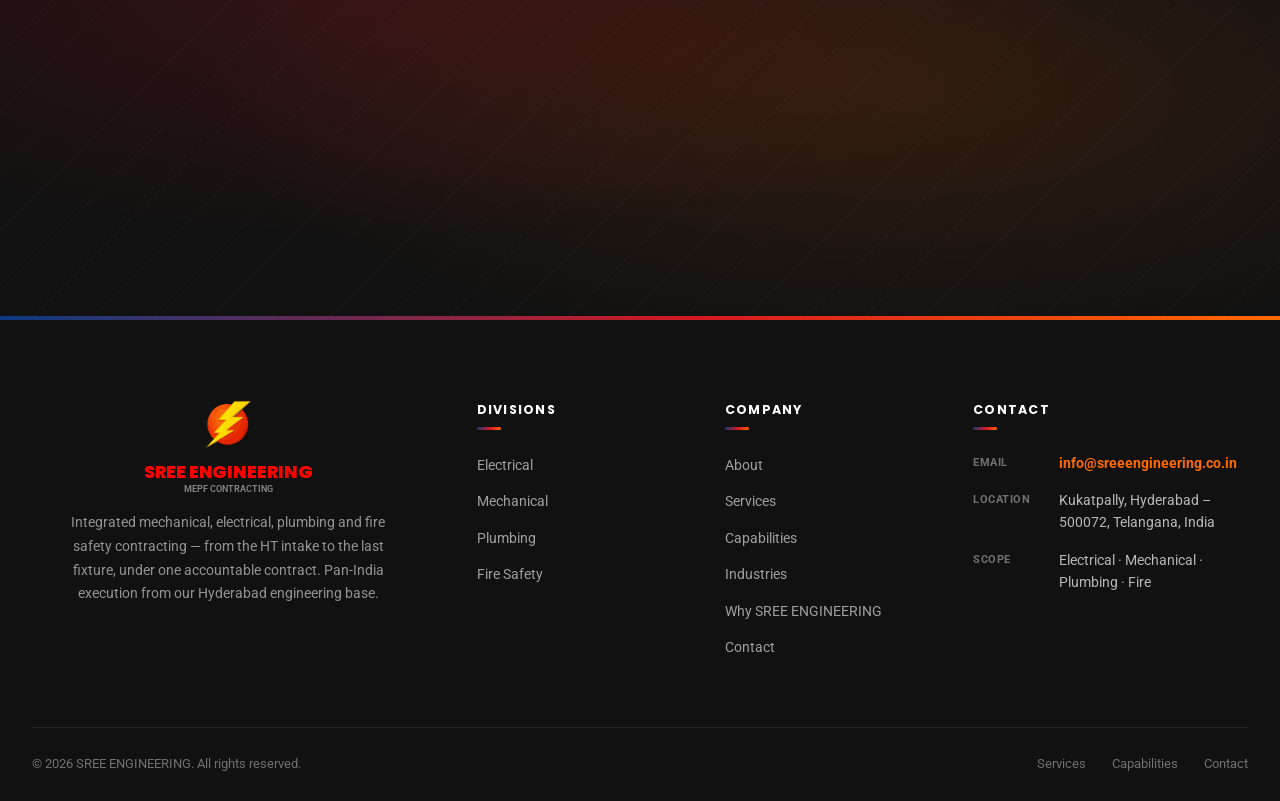
==== commit 14628774: "Fix: reveal script, hero overlay, compact path rail" ====
--- a/index.html
+++ b/index.html
@@ -60,7 +60,7 @@
       <h2 style="color:#fff;">One building. <span style="color:var(--orange);">Four divisions.</span></h2>
       <p style="color:rgba(255,255,255,.55);">A building's services are one system, not four contracts. We take the whole MEPF package so the interfaces stay with one contractor.</p>
     </div>
-    <div class="cap-rail reveal" data-d="1"><div class="cap-node"><span class="kv">E</span><span class="lbl">Electrical</span></div><span class="cap-arrow">&rarr;</span><div class="cap-node"><span class="kv">M</span><span class="lbl">Mechanical</span></div><span class="cap-arrow">&rarr;</span><div class="cap-node"><span class="kv">P</span><span class="lbl">Plumbing</span></div><span class="cap-arrow">&rarr;</span><div class="cap-node"><span class="kv">F</span><span class="lbl">Fire</span></div><span class="cap-arrow">&rarr;</span><div class="cap-node"><span class="kv">T&amp;C</span><span class="lbl">Commissioning</span></div><span class="cap-arrow">&rarr;</span><div class="cap-node"><span class="kv">HANDOVER</span><span class="lbl">Documentation</span></div></div>
+    <div class="cap-rail reveal compact" data-d="1"><div class="cap-node"><span class="kv">E</span><span class="lbl">Electrical</span></div><span class="cap-arrow">&rarr;</span><div class="cap-node"><span class="kv">M</span><span class="lbl">Mechanical</span></div><span class="cap-arrow">&rarr;</span><div class="cap-node"><span class="kv">P</span><span class="lbl">Plumbing</span></div><span class="cap-arrow">&rarr;</span><div class="cap-node"><span class="kv">F</span><span class="lbl">Fire</span></div><span class="cap-arrow">&rarr;</span><div class="cap-node"><span class="kv">T&amp;C</span><span class="lbl">Commissioning</span></div><span class="cap-arrow">&rarr;</span><div class="cap-node"><span class="kv">HANDOVER</span><span class="lbl">Documentation</span></div></div>
     <div class="chips"><a class="chip" href="electrical.html">Electrical</a><a class="chip" href="mechanical.html">Mechanical</a><a class="chip" href="plumbing.html">Plumbing</a><a class="chip" href="fire.html">Fire Safety</a></div>
   </div>
 </section><section class="section">
--- a/assets/style.css
+++ b/assets/style.css
@@ -1,222 +1,565 @@
 
 :root{
- --white:#fff;--grey:#F5F5F5;--grey2:#EFEFEF;--grey3:#E8E8E8;
- --charcoal:#111;--ink:#1a1a1a;--text2:#444448;--dim:#6b6b70;--faint:#9a9aa0;
- --red:#D71920;--red-dark:#B0151B;--blue:#0E4DA4;--blue-dark:#0A3A82;--orange:#FF6A00;
- --grad:linear-gradient(135deg,#0A3A82 0%,#D71920 55%,#FF6A00 100%);
- --fd:'Poppins',system-ui,sans-serif;--fb:'Roboto',system-ui,sans-serif;--fm:'JetBrains Mono',monospace;
- --maxw:1280px;--r:14px;--ease:cubic-bezier(.22,1,.36,1);
- --shadow:0 4px 24px rgba(0,0,0,.06);--shadow-lg:0 18px 54px rgba(0,0,0,.12);
+  --white:#FFFFFF;--grey:#F5F5F5;--grey2:#EFEFEF;--grey3:#E8E8E8;
+  --charcoal:#111111;--text:#1a1a1a;--text2:#444448;--dim:#6b6b70;--faint:#9a9aa0;
+  --red:#D71920;--red-dark:#B0151B;--red-bright:#E5252D;--red-soft:rgba(215,25,32,.08);--red-glow:rgba(215,25,32,.25);
+  --blue:#0E4DA4;--blue-dark:#0A3A82;--blue-bright:#3B82F6;--blue-soft:rgba(14,77,164,.08);--blue-glow:rgba(14,77,164,.3);
+  --orange:#FF6A00;--orange-dark:#E55F00;--orange-soft:rgba(255,106,0,.08);--orange-glow:rgba(255,106,0,.3);
+  --grad:linear-gradient(135deg,#0A3A82 0%,#D71920 55%,#FF6A00 100%);
+  --grad-red:linear-gradient(135deg,#FF3030,#D71920);
+  --font-d:'Poppins',system-ui,sans-serif;
+  --font-b:'Roboto',system-ui,sans-serif;
+  --font-m:'JetBrains Mono',monospace;
+  --maxw:1280px;
+  --r:14px;
+  --ease:cubic-bezier(.22,1,.36,1);
+  --shadow:0 4px 24px rgba(0,0,0,.06);
+  --shadow-lg:0 16px 48px rgba(0,0,0,.10);
 }
 *,*::before,*::after{margin:0;padding:0;box-sizing:border-box}
-html{scroll-behavior:smooth}
-body{font-family:var(--fb);background:var(--white);color:var(--ink);line-height:1.62;-webkit-font-smoothing:antialiased;overflow-x:hidden}
+html{scroll-behavior:smooth;font-size:16px}
+body{font-family:var(--font-b);background:var(--white);color:var(--text);line-height:1.6;-webkit-font-smoothing:antialiased;overflow-x:hidden}
 a{color:inherit;text-decoration:none}
-img,svg{display:block;max-width:100%}
+img{display:block;max-width:100%;height:auto}
 .wrap{max-width:var(--maxw);margin:0 auto;padding:0 32px}
 @media(max-width:640px){.wrap{padding:0 20px}}
 ::selection{background:var(--orange);color:#fff}
-.mono{font-family:var(--fm);font-size:11.5px;letter-spacing:.14em;text-transform:uppercase;color:var(--dim)}
-h1,h2,h3,h4{font-family:var(--fd);letter-spacing:-.02em;line-height:1.1;font-weight:800}
-
-/* top bar */
+
+/* ============ TOP BAR ============ */
 .topbar{background:var(--charcoal);color:#fff;font-size:12.5px;padding:8px 0}
-.topbar .wrap{display:flex;justify-content:space-between;gap:16px;align-items:center}
-.topbar span{color:rgba(255,255,255,.72)}
-.topbar b{color:var(--orange);font-weight:600}
-@media(max-width:760px){.topbar .hide-m{display:none}}
-
-/* nav */
-.nav{position:sticky;top:0;z-index:900;background:rgba(255,255,255,.94);backdrop-filter:blur(16px);border-bottom:1px solid var(--grey3)}
-.nav-inner{display:flex;align-items:center;justify-content:space-between;height:86px;gap:24px}
-.brand{display:flex;align-items:center;gap:13px;flex-shrink:0}
-.brand-mark{height:52px;width:52px}
-.brand-text{display:flex;flex-direction:column;line-height:1.05}
-.brand-name{font-family:var(--fd);font-weight:800;font-size:31px;letter-spacing:-.02em;color:#FF0000;white-space:nowrap}
-.brand-tag{font-family:var(--fm);font-size:9.5px;color:var(--dim);letter-spacing:.3em;text-transform:uppercase;font-weight:500;margin-top:5px;white-space:nowrap}
-@media(max-width:1180px){.brand-name{font-size:26px}}
-@media(max-width:420px){.brand-name{font-size:21px}.brand-mark{height:42px;width:42px}.brand-tag{letter-spacing:.2em}}
-.nav-links{display:flex;gap:2px;align-items:center}
-.nav-links a{font-size:14px;font-weight:600;color:var(--text2);padding:9px 13px;border-radius:8px;transition:.25s var(--ease);position:relative;white-space:nowrap}
+.topbar .wrap{display:flex;justify-content:space-between;align-items:center;gap:16px}
+.topbar span{color:rgba(255,255,255,.75)}
+.topbar .em{color:var(--orange);font-weight:600}
+@media(max-width:700px){.topbar .hide-m{display:none}}
+
+/* ============ NAV ============ */
+.nav{position:sticky;top:0;z-index:1000;background:rgba(255,255,255,.92);backdrop-filter:blur(16px);-webkit-backdrop-filter:blur(16px);border-bottom:1px solid var(--grey3);transition:box-shadow .3s}
+.nav.scrolled{box-shadow:var(--shadow)}
+.nav-inner{display:flex;align-items:center;justify-content:space-between;height:88px}
+.brand{display:flex;align-items:center;gap:14px}
+.brand-mark{height:56px;width:auto}
+.brand-text{display:flex;flex-direction:column;line-height:1.08}
+.brand-name{font-family:var(--font-d);font-weight:800;font-size:38px;letter-spacing:-.02em;color:#FF0000;white-space:nowrap}
+.brand-tag{font-size:12px;color:var(--dim);letter-spacing:.28em;text-transform:uppercase;font-weight:600;white-space:nowrap;text-align:center;line-height:1.3;margin-top:4px}
+.nav-links{display:flex;gap:6px;align-items:center}
+.nav-links a{font-size:14px;font-weight:600;color:var(--text2);padding:8px 14px;border-radius:8px;transition:all .25s var(--ease);position:relative}
 .nav-links a:hover{color:var(--charcoal);background:var(--grey)}
 .nav-links a.active{color:var(--red)}
-.nav-links a.active::after{content:'';position:absolute;left:13px;right:13px;bottom:-1px;height:2.5px;background:linear-gradient(135deg,var(--red),var(--orange));border-radius:2px}
-.nav-cta{font-size:13px;font-weight:700;padding:11px 22px;border-radius:100px;background:var(--grad);color:#fff;white-space:nowrap;transition:.3s var(--ease)}
-.nav-cta:hover{box-shadow:0 8px 26px rgba(215,25,32,.3);transform:translateY(-1px)}
-.burger{display:none;background:none;border:0;cursor:pointer;padding:8px;flex-direction:column;gap:5px}
-.burger span{width:24px;height:2.5px;background:var(--charcoal);border-radius:2px;transition:.3s}
+.nav-links a.active::after{content:'';position:absolute;bottom:-2px;left:14px;right:14px;height:2.5px;background:linear-gradient(135deg,var(--red),var(--orange));border-radius:2px}
+.nav-cta{font-size:13.5px;font-weight:700;padding:10px 22px;border-radius:100px;background:var(--grad);color:#fff;transition:all .3s var(--ease);white-space:nowrap}
+.nav-cta:hover{box-shadow:0 6px 24px var(--red-glow);transform:translateY(-1px)}
+.burger{display:none;flex-direction:column;gap:5px;background:none;border:none;cursor:pointer;padding:8px}
+.burger span{width:24px;height:2.5px;background:var(--charcoal);border-radius:2px;transition:all .3s}
 .burger.open span:nth-child(1){transform:rotate(45deg) translate(5px,5px)}
 .burger.open span:nth-child(2){opacity:0}
 .burger.open span:nth-child(3){transform:rotate(-45deg) translate(7px,-7px)}
-@media(max-width:1080px){.nav-links,.nav-cta{display:none}.burger{display:flex}}
-.mmenu{position:fixed;top:86px;left:0;right:0;z-index:899;background:#fff;border-bottom:1px solid var(--grey3);box-shadow:var(--shadow-lg);display:flex;flex-direction:column;padding:10px 26px 18px;transform:translateY(-135%);transition:transform .35s var(--ease)}
-.mmenu.open{transform:translateY(0)}
-.mmenu a{padding:13px 6px;font-size:15px;font-weight:600;border-bottom:1px solid var(--grey)}
-.mmenu a:last-child{border:0}
-
-/* hero */
-.hero{position:relative;background:var(--charcoal);color:#fff;overflow:hidden}
-.hero::before{content:'';position:absolute;inset:0;background:
- radial-gradient(900px 420px at 82% -10%,rgba(215,25,32,.30),transparent 70%),
- radial-gradient(700px 400px at 8% 110%,rgba(14,77,164,.35),transparent 70%)}
-.hero-grid{position:absolute;inset:0;opacity:.16;
- background-image:linear-gradient(rgba(255,255,255,.18) 1px,transparent 1px),linear-gradient(90deg,rgba(255,255,255,.18) 1px,transparent 1px);
- background-size:64px 64px;mask-image:linear-gradient(to bottom,rgba(0,0,0,.9),transparent 82%)}
-.hero-inner{position:relative;z-index:2;display:grid;grid-template-columns:1.15fr .85fr;gap:56px;padding:92px 0 84px;align-items:center}
-@media(max-width:980px){.hero-inner{grid-template-columns:1fr;gap:36px;padding:64px 0 56px}}
-.kicker{display:inline-flex;align-items:center;gap:10px;padding:8px 16px;border-radius:100px;background:rgba(215,25,32,.18);border:1px solid rgba(255,106,0,.45);font-family:var(--fm);font-size:10.5px;letter-spacing:.16em;text-transform:uppercase;color:#fff;margin-bottom:26px}
-.kicker i{width:6px;height:6px;border-radius:50%;background:var(--orange);display:inline-block}
-.hero h1{font-size:clamp(34px,4.6vw,62px);line-height:1.04;margin-bottom:22px}
-.hero h1 em{font-style:normal;background:var(--grad);-webkit-background-clip:text;background-clip:text;-webkit-text-fill-color:transparent}
-.hero p.lead{font-size:clamp(15px,1.3vw,18px);color:rgba(255,255,255,.78);max-width:56ch}
-.hero-actions{display:flex;gap:14px;margin-top:34px;flex-wrap:wrap}
-.btn{display:inline-flex;align-items:center;gap:10px;font-family:var(--fd);font-weight:700;font-size:14px;padding:15px 28px;border-radius:100px;transition:.3s var(--ease)}
+@media(max-width:1060px){.nav-links,.nav-cta{display:none}.burger{display:flex}}
+.mobile-menu{position:fixed;top:88px;left:0;right:0;z-index:999;background:#fff;border-bottom:1px solid var(--grey3);box-shadow:var(--shadow-lg);display:flex;flex-direction:column;padding:12px 32px 20px;gap:2px;transform:translateY(-130%);transition:transform .35s var(--ease)}
+.mobile-menu.open{transform:translateY(0)}
+.mobile-menu a{padding:13px 8px;font-size:15.5px;font-weight:600;border-bottom:1px solid var(--grey);color:var(--text)}
+.mobile-menu a.active{color:var(--red)}
+.mobile-menu a:last-of-type{border:none}
+
+/* ============ HERO ============ */
+.hero{position:relative;min-height:92vh;display:flex;align-items:center;overflow:hidden;background:var(--charcoal)}
+.hero-img{position:absolute;inset:0;z-index:0}
+.hero-img img{width:100%;height:100%;object-fit:cover}
+.hero-overlay{position:absolute;inset:0;z-index:1;background:linear-gradient(100deg,rgba(12,12,15,.92) 0%,rgba(12,12,15,.78) 34%,rgba(15,15,18,.38) 62%,rgba(15,15,18,.06) 100%)}
+.hero-content{position:relative;z-index:2;padding:100px 0 80px}
+.hero-kicker{display:inline-flex;align-items:center;gap:10px;padding:8px 18px;border-radius:100px;background:rgba(215,25,32,.20);border:1px solid rgba(255,106,0,.45);font-size:12px;font-weight:700;letter-spacing:.06em;text-transform:uppercase;color:var(--orange);margin-bottom:26px}
+.hero-kicker .dot{width:8px;height:8px;border-radius:50%;background:var(--orange);animation:pulse 2s infinite}
+@keyframes pulse{0%,100%{box-shadow:0 0 0 0 var(--orange-glow)}50%{box-shadow:0 0 0 8px transparent}}
+.hero h1{font-family:var(--font-d);font-weight:800;font-size:clamp(40px,6.5vw,86px);line-height:1.0;letter-spacing:-.04em;background:linear-gradient(135deg,#FF4545,#FF0000);-webkit-background-clip:text;background-clip:text;-webkit-text-fill-color:transparent;color:#FF0000;margin-bottom:8px;text-shadow:0 2px 30px rgba(255,0,0,.28)}
+.hero h1 .grad{background:var(--grad);-webkit-background-clip:text;background-clip:text;-webkit-text-fill-color:transparent}
+.hero .sub{font-family:var(--font-d);font-weight:600;font-size:clamp(17px,2.4vw,26px);color:#FFE9CF;margin-bottom:10px;letter-spacing:-.01em;text-shadow:0 1px 4px rgba(0,0,0,.45)}
+.hero .sub b{color:var(--orange);font-weight:700}
+.hero .tag{font-family:var(--font-m);font-size:13px;color:#FFC46B;margin-bottom:28px;letter-spacing:.02em;text-shadow:0 1px 4px rgba(0,0,0,.45)}
+.hero .desc{font-size:16.5px;color:#F5EDE4;max-width:560px;line-height:1.75;margin-bottom:38px;text-shadow:0 1px 4px rgba(0,0,0,.45)}
+.hero-cta{display:flex;gap:14px;flex-wrap:wrap}
+.btn{display:inline-flex;align-items:center;gap:8px;font-size:14.5px;font-weight:700;padding:15px 32px;border-radius:100px;cursor:pointer;border:none;transition:all .3s var(--ease);font-family:var(--font-b);letter-spacing:.01em}
 .btn-primary{background:var(--grad);color:#fff}
-.btn-primary:hover{box-shadow:0 10px 34px rgba(215,25,32,.35);transform:translateY(-2px)}
-.btn-ghost{border:1.5px solid rgba(255,255,255,.28);color:#fff}
-.btn-ghost:hover{border-color:var(--orange);color:var(--orange)}
-.btn-dark{background:var(--charcoal);color:#fff}
-.btn-dark:hover{background:#000;transform:translateY(-2px)}
-.hero-stats{display:flex;gap:40px;margin-top:52px;flex-wrap:wrap}
-.hstat .v{font-family:var(--fd);font-weight:800;font-size:clamp(24px,2.6vw,34px);color:var(--orange);letter-spacing:-.02em}
-.hstat .l{font-family:var(--fm);font-size:10px;letter-spacing:.16em;text-transform:uppercase;color:rgba(255,255,255,.55);margin-top:4px}
-
-/* division panel in hero */
-.divpanel{background:rgba(255,255,255,.045);border:1px solid rgba(255,255,255,.14);border-radius:18px;padding:8px;backdrop-filter:blur(6px)}
-.divpanel .hd{display:flex;justify-content:space-between;align-items:center;padding:14px 16px 12px}
-.divpanel .hd span{font-family:var(--fm);font-size:10px;letter-spacing:.16em;text-transform:uppercase;color:rgba(255,255,255,.55)}
-.divpanel .hd b{font-family:var(--fd);font-size:12px;color:#fff;letter-spacing:.02em}
-.dp-item{display:grid;grid-template-columns:44px 1fr auto;align-items:center;gap:14px;padding:14px 16px;border-radius:12px;transition:.25s var(--ease);border-top:1px solid rgba(255,255,255,.07)}
-.dp-item:hover{background:rgba(255,255,255,.06)}
-.dp-item .code{font-family:var(--fm);font-size:11px;font-weight:600;color:#fff;background:rgba(255,255,255,.1);border-radius:7px;height:30px;display:flex;align-items:center;justify-content:center}
-.dp-item h4{font-size:15px;color:#fff;font-weight:700;letter-spacing:0}
-.dp-item p{font-size:12px;color:rgba(255,255,255,.55);margin-top:1px}
-.dp-item .arw{color:var(--orange);font-size:16px}
-
-/* sections */
-.sec{padding:84px 0}
-.sec.tight{padding:56px 0}
-.sec.alt{background:var(--grey)}
-.sec.dark{background:var(--charcoal);color:#fff}
-.sec-head{display:grid;grid-template-columns:1fr auto;gap:30px;align-items:end;margin-bottom:44px}
-@media(max-width:860px){.sec-head{grid-template-columns:1fr;align-items:start}}
-.sec-index{font-family:var(--fm);font-size:11px;letter-spacing:.18em;color:var(--red);text-transform:uppercase;margin-bottom:12px;display:flex;align-items:center;gap:10px}
-.sec-index::before{content:'';width:26px;height:2px;background:var(--grad);border-radius:2px}
-.sec h2{font-size:clamp(26px,3.2vw,42px);max-width:22ch}
-.sec .lead{font-size:16px;color:var(--text2);max-width:58ch;margin-top:14px}
-.sec.dark .lead{color:rgba(255,255,255,.7)}
-
-/* division cards */
-.divcards{display:grid;grid-template-columns:repeat(4,1fr);gap:18px}
-@media(max-width:1040px){.divcards{grid-template-columns:repeat(2,1fr)}}
-@media(max-width:560px){.divcards{grid-template-columns:1fr}}
-.dcard{position:relative;background:#fff;border:1px solid var(--grey3);border-radius:var(--r);padding:26px 24px 22px;transition:.3s var(--ease);overflow:hidden}
-.dcard::before{content:'';position:absolute;left:0;top:0;right:0;height:3px;background:var(--accent)}
-.dcard:hover{transform:translateY(-4px);box-shadow:var(--shadow-lg);border-color:transparent}
-.dcard .dcode{font-family:var(--fm);font-size:11px;letter-spacing:.16em;color:var(--accent);font-weight:600}
-.dcard h3{font-size:20px;margin:10px 0 8px}
-.dcard p{font-size:13.5px;color:var(--text2);min-height:66px}
-.dcard .dlink{font-family:var(--fd);font-size:12.5px;font-weight:700;color:var(--accent);display:inline-flex;gap:6px;align-items:center;margin-top:8px}
-.dcard .dlink:hover{gap:10px}
-.dcard svg{position:absolute;right:18px;top:20px;opacity:.14;width:52px;height:52px}
-
-/* path diagram */
-.path{display:flex;flex-wrap:wrap;gap:0;align-items:stretch;margin-top:8px}
-.pnode{flex:1 1 150px;min-width:132px;position:relative;padding:16px 14px;background:#fff;border:1px solid var(--grey3);border-radius:10px;margin:6px 16px 6px 0}
-.pnode:last-child{margin-right:0}
-.pnode::after{content:'\2192';position:absolute;right:-14px;top:50%;transform:translateY(-50%);color:var(--faint);font-size:14px}
-.pnode:last-child::after{display:none}
-.pnode b{display:block;font-family:var(--fd);font-size:13px;font-weight:700;line-height:1.25}
-.pnode span{display:block;font-family:var(--fm);font-size:9.5px;letter-spacing:.1em;text-transform:uppercase;color:var(--dim);margin-top:5px}
-.pnode.hi{border-color:var(--accent);box-shadow:0 0 0 3px color-mix(in srgb,var(--accent) 12%,transparent)}
-
-/* spec table */
-.tablewrap{overflow-x:auto;border:1px solid var(--grey3);border-radius:var(--r);background:#fff}
-table.spec{width:100%;border-collapse:collapse;font-size:13.5px;min-width:640px}
-table.spec th{font-family:var(--fm);font-size:10px;letter-spacing:.14em;text-transform:uppercase;color:var(--dim);text-align:left;padding:14px 16px;border-bottom:1px solid var(--grey3);background:var(--grey);font-weight:600}
-table.spec td{padding:13px 16px;border-bottom:1px solid var(--grey2);vertical-align:top}
-table.spec tr:last-child td{border-bottom:0}
-table.spec tr:hover td{background:#FAFAFA}
-table.spec td:first-child{font-weight:600;color:var(--ink);width:26%}
-table.spec td.mono{font-family:var(--fm);font-size:11.5px;letter-spacing:.04em;color:var(--dim);text-transform:none}
-
-/* pillars */
-.pillars{display:grid;grid-template-columns:repeat(3,1fr);gap:18px}
-@media(max-width:900px){.pillars{grid-template-columns:1fr 1fr}}
-@media(max-width:600px){.pillars{grid-template-columns:1fr}}
-.pill{background:#fff;border:1px solid var(--grey3);border-radius:var(--r);padding:26px 24px}
-.pill .n{font-family:var(--fm);font-size:11px;letter-spacing:.16em;color:var(--red)}
-.pill h3{font-size:17px;margin:12px 0 8px}
-.pill p{font-size:13.5px;color:var(--text2)}
-.sec.dark .pill{background:rgba(255,255,255,.04);border-color:rgba(255,255,255,.12)}
-.sec.dark .pill p{color:rgba(255,255,255,.66)}
-.sec.dark .pill h3{color:#fff}
-
-/* process */
-.proc{display:grid;grid-template-columns:repeat(4,1fr);gap:16px;counter-reset:step}
-@media(max-width:900px){.proc{grid-template-columns:1fr 1fr}}
-@media(max-width:560px){.proc{grid-template-columns:1fr}}
-.pstep{position:relative;padding:24px 20px;border:1px solid var(--grey3);border-radius:var(--r);background:#fff}
-.pstep::before{counter-increment:step;content:'0' counter(step);font-family:var(--fd);font-weight:800;font-size:30px;color:var(--grey3);display:block;line-height:1;margin-bottom:12px}
-.pstep h4{font-size:15px;margin-bottom:6px}
-.pstep p{font-size:13px;color:var(--text2)}
-
-/* sectors */
-.sectors{display:grid;grid-template-columns:repeat(3,1fr);gap:16px}
-@media(max-width:900px){.sectors{grid-template-columns:1fr 1fr}}
-@media(max-width:560px){.sectors{grid-template-columns:1fr}}
-.sector{border:1px solid var(--grey3);border-radius:var(--r);padding:22px 20px;background:#fff;transition:.25s var(--ease)}
-.sector:hover{border-color:var(--red);transform:translateY(-3px);box-shadow:var(--shadow)}
-.sector h4{font-size:15.5px;margin-bottom:6px}
-.sector p{font-size:13px;color:var(--text2)}
-
-/* CTA band */
-.cta{position:relative;background:var(--grad);color:#fff;padding:64px 0;overflow:hidden}
-.cta::after{content:'';position:absolute;inset:0;background:radial-gradient(600px 260px at 85% 0%,rgba(255,255,255,.18),transparent 70%)}
-.cta .wrap{position:relative;z-index:2;display:flex;justify-content:space-between;align-items:center;gap:30px;flex-wrap:wrap}
-.cta h2{font-size:clamp(24px,2.8vw,36px);max-width:24ch}
-.cta p{color:rgba(255,255,255,.86);font-size:14.5px;margin-top:10px;max-width:52ch}
-.cta .btn{background:#fff;color:var(--charcoal)}
-.cta .btn:hover{transform:translateY(-2px);box-shadow:0 12px 30px rgba(0,0,0,.2)}
-
-/* footer */
-footer{background:var(--charcoal);color:rgba(255,255,255,.66);padding:60px 0 26px;font-size:13.5px}
-.fgrid{display:grid;grid-template-columns:1.4fr 1fr 1fr 1fr;gap:36px}
-@media(max-width:900px){.fgrid{grid-template-columns:1fr 1fr}}
-@media(max-width:560px){.fgrid{grid-template-columns:1fr}}
-footer h5{font-family:var(--fm);font-size:10px;letter-spacing:.18em;text-transform:uppercase;color:rgba(255,255,255,.4);margin-bottom:14px;font-weight:600}
-footer a{display:block;padding:4px 0;color:rgba(255,255,255,.7)}
-footer a:hover{color:var(--orange)}
-.fbrand{font-family:var(--fd);font-weight:800;font-size:22px;color:#FF0000;letter-spacing:-.02em}
-.fnote{margin-top:18px;font-size:12.5px;color:rgba(255,255,255,.45);max-width:34ch}
-.fbar{margin-top:44px;padding-top:18px;border-top:1px solid rgba(255,255,255,.1);display:flex;justify-content:space-between;gap:16px;flex-wrap:wrap;font-size:12px;color:rgba(255,255,255,.4)}
-
-/* page hero (inner pages) */
-.phero{position:relative;background:var(--charcoal);color:#fff;overflow:hidden;padding:70px 0 62px}
-.phero::before{content:'';position:absolute;inset:0;background:radial-gradient(760px 320px at 88% 0%,color-mix(in srgb,var(--accent,#D71920) 42%,transparent),transparent 70%)}
-.phero .wrap{position:relative;z-index:2}
-.phero .crumb{font-family:var(--fm);font-size:10.5px;letter-spacing:.16em;text-transform:uppercase;color:rgba(255,255,255,.5);margin-bottom:16px}
-.phero .crumb a{color:rgba(255,255,255,.75)}
-.phero h1{font-size:clamp(30px,4vw,52px);max-width:24ch}
-.phero p{color:rgba(255,255,255,.76);font-size:16px;margin-top:16px;max-width:60ch}
-.phero .divbadge{display:inline-flex;align-items:center;gap:10px;padding:7px 14px;border-radius:100px;background:color-mix(in srgb,var(--accent) 24%,transparent);border:1px solid color-mix(in srgb,var(--accent) 55%,transparent);font-family:var(--fm);font-size:10px;letter-spacing:.16em;text-transform:uppercase;margin-bottom:20px}
-
-/* misc blocks */
-.two{display:grid;grid-template-columns:1fr 1fr;gap:40px}
-@media(max-width:860px){.two{grid-template-columns:1fr;gap:26px}}
-.note{background:var(--grey);border-left:3px solid var(--orange);padding:18px 22px;border-radius:0 10px 10px 0;font-size:14px;color:var(--text2)}
-.checklist{list-style:none;display:grid;gap:9px;margin-top:8px}
-.checklist li{position:relative;padding-left:26px;font-size:14px;color:var(--text2)}
-.checklist li::before{content:'';position:absolute;left:0;top:8px;width:12px;height:7px;border-left:2px solid var(--red);border-bottom:2px solid var(--red);transform:rotate(-45deg)}
-.eyebrow{font-family:var(--fm);font-size:10.5px;letter-spacing:.18em;text-transform:uppercase;color:var(--dim);margin-bottom:10px}
-.tagrow{display:flex;gap:8px;flex-wrap:wrap;margin-top:18px}
-.tag{font-family:var(--fm);font-size:10px;letter-spacing:.1em;text-transform:uppercase;padding:6px 11px;border:1px solid var(--grey3);border-radius:100px;color:var(--dim);background:#fff}
-.contact-grid{display:grid;grid-template-columns:1fr 1fr;gap:34px}
-@media(max-width:820px){.contact-grid{grid-template-columns:1fr}}
-.ccard{border:1px solid var(--grey3);border-radius:var(--r);padding:26px;background:#fff}
-.ccard h3{font-size:16px;margin-bottom:6px}
-.ccard p{font-size:14px;color:var(--text2)}
-.ccard a.big{font-family:var(--fd);font-weight:700;font-size:18px;color:var(--red);display:inline-block;margin-top:6px}
-.skip{position:absolute;left:-9999px}
-@media print{.nav,.topbar,.mmenu,.cta,footer .fbar{display:none}.sec{padding:24px 0}}
-@media(prefers-reduced-motion:reduce){*{transition:none!important;animation:none!important}}
+.hero .btn-primary{background:linear-gradient(135deg,var(--red),var(--orange))}
+.btn-primary:hover{box-shadow:0 10px 32px var(--red-glow);transform:translateY(-2px)}
+.btn-outline{background:transparent;color:var(--charcoal);border:2px solid var(--charcoal)}
+.hero .btn-outline{background:transparent;color:#fff;border:2px solid rgba(255,255,255,.35)}
+.hero .btn-outline:hover{border-color:var(--orange);color:var(--orange)}
+.btn-outline:hover{border-color:var(--red);color:var(--red);transform:translateY(-2px)}
+.btn .arr{transition:transform .3s var(--ease)}
+.btn:hover .arr{transform:translateX(4px)}
+.hero-stats{display:flex;gap:44px;margin-top:56px;flex-wrap:wrap}
+.hero-stat .v{font-family:var(--font-d);font-size:clamp(26px,3.5vw,40px);font-weight:800;letter-spacing:-.02em;background:var(--grad);-webkit-background-clip:text;background-clip:text;-webkit-text-fill-color:transparent}
+.hero .hero-stat .v{background:none;-webkit-text-fill-color:currentColor;color:var(--orange)}
+.hero-stat .l{font-size:12px;color:#EDE3D8;text-transform:uppercase;letter-spacing:.06em;font-weight:600;margin-top:2px}
+@media(max-width:700px){.hero-stats{gap:28px}}
+
+/* ============ SECTIONS ============ */
+.section{padding:110px 0}
+.section.grey{background:#F2F5FA}
+.eyebrow{font-family:var(--font-m);font-size:12px;font-weight:600;letter-spacing:.12em;text-transform:uppercase;color:var(--blue);display:inline-block;margin-bottom:14px;position:relative;padding-left:26px}
+.eyebrow::before{content:'';position:absolute;left:0;top:50%;width:18px;height:2px;background:var(--grad)}
+.eyebrow.center{padding-left:0;padding-bottom:0}
+.eyebrow.center::before{display:none}
+.section-head{margin-bottom:60px}
+.section-head.center{text-align:center}
+.section-head h2{font-family:var(--font-d);font-weight:700;font-size:clamp(30px,4.5vw,52px);line-height:1.12;letter-spacing:-.03em;color:var(--charcoal);max-width:820px}
+.section-head.center h2{margin:0 auto 16px}
+.section-head p{font-size:17px;color:var(--dim);max-width:640px;margin-top:14px}
+.section-head.center p{margin-left:auto;margin-right:auto}
+.section-head h2 .r{color:var(--red)}
+.section-head h2 .o{color:var(--orange)}
+
+/* ============ CREDIBILITY STRIP ============ */
+.cred{background:var(--charcoal);padding:56px 0;position:relative;overflow:hidden}
+.cred::before{content:'';position:absolute;inset:0;background:radial-gradient(circle at 20% 50%,rgba(14,77,164,.16),transparent 55%),radial-gradient(circle at 50% 50%,rgba(255,106,0,.10),transparent 55%),radial-gradient(circle at 80% 50%,rgba(215,25,32,.10),transparent 55%)}
+.cred-grid{display:grid;grid-template-columns:repeat(4,1fr);gap:20px;position:relative;z-index:1}
+@media(max-width:980px){.cred-grid{grid-template-columns:repeat(2,1fr)}}
+@media(max-width:600px){.cred-grid{grid-template-columns:1fr}}
+.cred-item{text-align:center;padding:28px 20px;border-radius:var(--r);background:rgba(255,255,255,.04);border:1px solid rgba(255,255,255,.08);transition:all .35s var(--ease)}
+.cred-item:hover{background:rgba(255,255,255,.07);border-color:rgba(255,106,0,.4);transform:translateY(-4px)}
+.cred-item .ic{display:inline-flex;width:52px;height:52px;border-radius:14px;background:var(--grad);color:#fff;align-items:center;justify-content:center;margin-bottom:16px;box-shadow:0 6px 20px var(--red-glow)}
+.cred-item h4{font-family:var(--font-d);font-size:17px;font-weight:700;color:#fff;margin-bottom:6px;letter-spacing:-.01em}
+.cred-item p{font-size:13px;color:rgba(255,255,255,.6);line-height:1.5}
+
+/* ============ ABOUT ============ */
+.about-grid{display:grid;grid-template-columns:1.05fr .95fr;gap:72px;align-items:center}
+@media(max-width:980px){.about-grid{grid-template-columns:1fr;gap:44px}}
+.about-body h2{font-family:var(--font-d);font-weight:700;font-size:clamp(28px,4vw,46px);line-height:1.14;letter-spacing:-.028em;color:var(--charcoal);margin:16px 0 26px}
+.about-body h2 .r{color:var(--red)}
+.about-body .lead{font-size:18px;font-weight:600;color:var(--text);margin-bottom:18px;line-height:1.55}
+.about-body p{color:var(--text2);margin-bottom:16px;font-size:15.5px;line-height:1.75}
+.about-checks{list-style:none;margin:26px 0 30px}
+.about-checks li{padding:9px 0 9px 30px;position:relative;font-size:15px;font-weight:600;color:var(--text)}
+.about-checks li::before{content:'';position:absolute;left:0;top:14px;width:18px;height:18px;border-radius:50%;background:var(--red-soft)}
+.about-checks li::after{content:'';position:absolute;left:5px;top:19px;width:8px;height:4px;border-left:2px solid var(--red);border-bottom:2px solid var(--red);transform:rotate(-45deg)}
+.about-link{color:var(--red);font-weight:700;font-size:15px}
+.about-link:hover{color:var(--orange)}
+.about-media{position:relative}
+.about-media .frame{position:relative;border-radius:var(--r);overflow:hidden;box-shadow:var(--shadow-lg)}
+.about-media .frame img{width:100%;height:520px;object-fit:cover}
+.about-media .frame::after{content:'';position:absolute;inset:0;background:linear-gradient(180deg,transparent 50%,rgba(17,17,17,.55));pointer-events:none}
+.about-media .badge{position:absolute;top:22px;left:22px;z-index:2;font-family:var(--font-m);font-size:11px;font-weight:600;letter-spacing:.1em;padding:8px 16px;border-radius:100px;background:var(--grad);color:#fff;box-shadow:0 4px 16px var(--red-glow)}
+.about-media .exp{position:absolute;bottom:-28px;right:-18px;z-index:3;background:#fff;border-radius:var(--r);box-shadow:var(--shadow-lg);padding:26px 30px;text-align:center;min-width:170px}
+.about-media .exp .n{font-family:var(--font-d);font-size:44px;font-weight:800;letter-spacing:-.03em;background:var(--grad);-webkit-background-clip:text;background-clip:text;-webkit-text-fill-color:transparent;line-height:1}
+.about-media .exp .t{font-size:11.5px;color:var(--dim);font-weight:700;text-transform:uppercase;letter-spacing:.05em;margin-top:6px;line-height:1.4}
+@media(max-width:980px){.about-media .exp{bottom:-22px;right:12px}.about-media .frame img{height:420px}}
+
+/* ============ SERVICES ============ */
+.svc-grid{display:grid;grid-template-columns:repeat(3,1fr);gap:26px}
+@media(max-width:980px){.svc-grid{grid-template-columns:repeat(2,1fr)}}
+@media(max-width:640px){.svc-grid{grid-template-columns:1fr}}
+.svc-card{background:#fff;border:1px solid var(--grey3);border-radius:var(--r);overflow:hidden;transition:all .4s var(--ease);display:flex;flex-direction:column}
+.svc-card:hover{transform:translateY(-8px);box-shadow:var(--shadow-lg);border-color:transparent}
+.svc-img{height:210px;overflow:hidden;position:relative}
+.svc-img img{width:100%;height:100%;object-fit:cover;transition:transform .7s var(--ease)}
+.svc-card:hover .svc-img img{transform:scale(1.08)}
+.svc-img .n{position:absolute;top:16px;left:16px;z-index:2;font-family:var(--font-m);font-size:11px;font-weight:600;letter-spacing:.1em;padding:6px 14px;border-radius:100px;background:rgba(255,255,255,.92);color:var(--red);backdrop-filter:blur(8px)}
+.svc-body{padding:26px;flex:1;display:flex;flex-direction:column;border-top:3px solid transparent;transition:border-color .3s}
+.svc-card:hover .svc-body{border-top-color:var(--orange)}
+.svc-body h3{font-family:var(--font-d);font-size:19px;font-weight:700;color:var(--charcoal);margin-bottom:14px;letter-spacing:-.015em}
+.svc-body ul{list-style:none;flex:1}
+.svc-body ul li{font-size:13.8px;color:var(--text2);padding:5.5px 0 5.5px 20px;position:relative;line-height:1.45}
+.svc-body ul li::before{content:'';position:absolute;left:0;top:12px;width:9px;height:2px;background:var(--grad)}
+.svc-more{display:flex;align-items:center;gap:6px;font-size:13px;font-weight:700;color:var(--red);margin-top:16px;padding-top:16px;border-top:1px solid var(--grey)}
+.svc-more:hover{color:var(--orange)}
+
+/* ============ CAPABILITY RAIL ============ */
+.cap-section{background:var(--charcoal);position:relative;overflow:hidden;padding:110px 0}
+.cap-section::before{content:'';position:absolute;inset:0;background:radial-gradient(ellipse at 25% 0%,rgba(14,77,164,.16),transparent 60%),radial-gradient(ellipse at 75% 0%,rgba(215,25,32,.14),transparent 60%),radial-gradient(ellipse at 50% 100%,rgba(255,106,0,.10),transparent 60%)}
+.cap-rail{display:flex;align-items:stretch;justify-content:center;flex-wrap:wrap;gap:0;position:relative;z-index:1;margin-bottom:20px}
+.cap-node{display:flex;flex-direction:column;align-items:center;gap:8px;padding:30px 34px;background:rgba(255,255,255,.05);border:1px solid rgba(255,255,255,.1);border-radius:var(--r);transition:all .35s var(--ease);min-width:130px}
+.cap-node:hover{background:rgba(255,255,255,.1);border-color:rgba(255,106,0,.5);transform:translateY(-6px);box-shadow:0 12px 36px rgba(0,0,0,.3)}
+.cap-node .kv{font-family:var(--font-d);font-weight:800;font-size:30px;letter-spacing:-.02em;background:linear-gradient(135deg,#FF6A00,#D71920);-webkit-background-clip:text;background-clip:text;-webkit-text-fill-color:transparent}
+.cap-node .lbl{font-size:11.5px;color:rgba(255,255,255,.55);text-transform:uppercase;letter-spacing:.08em;font-weight:600}
+.cap-arrow{display:flex;align-items:center;justify-content:center;padding:0 12px;color:rgba(255,255,255,.3);font-size:22px;animation:flowArrow 2.5s infinite}
+.cap-arrow:nth-child(odd){animation-delay:.5s}
+.cap-arrow:nth-child(3n){animation-delay:1s}
+@keyframes flowArrow{0%,100%{color:rgba(255,255,255,.3);transform:translateX(0)}50%{color:var(--orange);transform:translateX(5px)}}
+@media(max-width:900px){.cap-arrow{display:none}.cap-rail{gap:14px}}
+.cap-note{text-align:center;color:rgba(255,255,255,.55);max-width:700px;margin:0 auto;font-size:15px;position:relative;z-index:1;line-height:1.7}
+.cap-note strong{color:#fff}
+.cap-note .chips{display:flex;flex-wrap:wrap;gap:10px;justify-content:center;margin-top:24px}
+.cap-note .chip{font-family:var(--font-m);font-size:12px;font-weight:600;padding:7px 16px;border-radius:100px;background:rgba(255,255,255,.07);border:1px solid rgba(255,255,255,.15);color:rgba(255,255,255,.8)}
+.cap-note .chip:hover{border-color:var(--orange);color:var(--orange)}
+
+/* ============ WHY (pillars) ============ */
+.why-grid{display:grid;grid-template-columns:repeat(3,1fr);gap:26px}
+@media(max-width:980px){.why-grid{grid-template-columns:repeat(2,1fr)}}
+@media(max-width:640px){.why-grid{grid-template-columns:1fr}}
+.why-card{background:#fff;border:1px solid var(--grey3);border-radius:var(--r);padding:38px 32px;transition:all .4s var(--ease);position:relative;overflow:hidden}
+.why-card::before{content:'';position:absolute;top:0;left:0;right:0;height:4px;background:var(--grad);transform:scaleX(0);transform-origin:left;transition:transform .45s var(--ease)}
+.why-card:hover::before{transform:scaleX(1)}
+.why-card:hover{transform:translateY(-6px);box-shadow:var(--shadow-lg);border-color:transparent}
+.why-card .num{font-family:var(--font-m);font-size:12px;font-weight:600;color:var(--orange);letter-spacing:.14em;margin-bottom:18px}
+.why-card .ic{width:54px;height:54px;border-radius:14px;background:var(--red-soft);color:var(--red);display:flex;align-items:center;justify-content:center;margin-bottom:20px}
+.why-card h3{font-family:var(--font-d);font-size:19px;font-weight:700;color:var(--charcoal);margin-bottom:12px;letter-spacing:-.015em}
+.why-card p{font-size:14.5px;color:var(--text2);line-height:1.7}
+
+/* ============ FOUNDER EXPERIENCE ============ */
+.founder-grid{display:grid;grid-template-columns:.9fr 1.1fr;gap:64px;align-items:center}
+@media(max-width:980px){.founder-grid{grid-template-columns:1fr;gap:40px}}
+.founder-visual{position:relative}
+.founder-visual .fv{border-radius:var(--r);overflow:hidden;box-shadow:var(--shadow-lg);position:relative}
+.founder-visual .fv img{width:100%;height:500px;object-fit:cover}
+.founder-visual .fv::after{content:'';position:absolute;inset:0;background:linear-gradient(160deg,rgba(215,25,32,.25),transparent 55%,rgba(17,17,17,.5))}
+.founder-visual .years{position:absolute;bottom:24px;left:24px;z-index:2;background:#fff;border-radius:var(--r);padding:24px 28px;box-shadow:var(--shadow-lg);display:flex;align-items:center;gap:16px}
+.founder-visual .years .n{font-family:var(--font-d);font-size:42px;font-weight:800;letter-spacing:-.03em;background:var(--grad);-webkit-background-clip:text;background-clip:text;-webkit-text-fill-color:transparent;line-height:1}
+.founder-visual .years .t{font-size:11px;color:var(--dim);font-weight:700;text-transform:uppercase;letter-spacing:.04em;line-height:1.5;max-width:110px}
+.founder-body h2{font-family:var(--font-d);font-weight:700;font-size:clamp(28px,4vw,44px);line-height:1.14;letter-spacing:-.028em;color:var(--charcoal);margin:16px 0 22px}
+.founder-body h2 .r{color:var(--red)}
+.founder-body .lead{font-size:17px;font-weight:600;color:var(--text);margin-bottom:16px}
+.founder-body p{color:var(--text2);margin-bottom:14px;font-size:15px;line-height:1.75}
+.exp-list{display:grid;grid-template-columns:1fr 1fr;gap:12px;margin-top:28px}
+@media(max-width:560px){.exp-list{grid-template-columns:1fr}}
+.exp-item{display:flex;align-items:center;gap:12px;padding:14px 18px;background:var(--grey);border-radius:12px;font-size:14px;font-weight:600;color:var(--text);transition:all .3s}
+.exp-item:hover{background:var(--red-soft);color:var(--red)}
+.exp-item .d{width:8px;height:8px;border-radius:50%;background:var(--grad);flex-shrink:0}
+
+/* ============ INDUSTRIES ============ */
+.ind-grid{display:grid;grid-template-columns:repeat(4,1fr);gap:18px}
+@media(max-width:980px){.ind-grid{grid-template-columns:repeat(3,1fr)}}
+@media(max-width:700px){.ind-grid{grid-template-columns:repeat(2,1fr)}}
+@media(max-width:480px){.ind-grid{grid-template-columns:1fr}}
+.ind-cell{position:relative;border-radius:var(--r);overflow:hidden;aspect-ratio:4/3;display:flex;align-items:flex-end;padding:22px;transition:all .4s var(--ease);border:1px solid var(--grey3)}
+.ind-cell img{position:absolute;inset:0;width:100%;height:100%;object-fit:cover;transition:transform .7s var(--ease)}
+.ind-cell:hover img{transform:scale(1.1)}
+.ind-cell::after{content:'';position:absolute;inset:0;background:linear-gradient(180deg,rgba(17,17,17,.05) 30%,rgba(17,17,17,.82))}
+.ind-cell:hover::after{background:linear-gradient(180deg,rgba(215,25,32,.15) 30%,rgba(215,25,32,.85))}
+.ind-cell .ct{position:relative;z-index:1}
+.ind-cell .ct .nm{font-family:var(--font-d);font-size:15.5px;font-weight:700;color:#fff;display:block}
+.ind-cell .ct .sb{font-size:11px;color:rgba(255,255,255,.7);display:block;margin-top:3px}
+.ind-cell .ct .ic{position:absolute;top:18px;right:18px;width:36px;height:36px;border-radius:10px;background:rgba(255,255,255,.15);backdrop-filter:blur(8px);display:flex;align-items:center;justify-content:center;color:#fff;opacity:0;transition:opacity .3s}
+.ind-cell:hover .ct .ic{opacity:1}
+
+/* ============ LICENSE ============ */
+.lic-band{position:relative;padding:100px 0;background:var(--grey);overflow:hidden}
+.lic-band::before{content:'';position:absolute;right:-100px;top:50%;transform:translateY(-50%);width:480px;height:480px;border-radius:50%;background:radial-gradient(circle,var(--orange-soft),transparent 70%)}
+.lic-grid{display:grid;grid-template-columns:1fr 1fr;gap:60px;align-items:center;position:relative;z-index:1}
+@media(max-width:980px){.lic-grid{grid-template-columns:1fr;gap:40px}}
+.lic-body h2{font-family:var(--font-d);font-weight:700;font-size:clamp(28px,4vw,46px);line-height:1.14;letter-spacing:-.028em;color:var(--charcoal);margin:16px 0 24px}
+.lic-body h2 .r{color:var(--red)}
+.lic-body p{color:var(--text2);margin-bottom:14px;font-size:15px;line-height:1.75}
+.lic-card{background:#fff;border:1px solid var(--grey3);border-radius:var(--r);padding:44px 40px;box-shadow:var(--shadow-lg);text-align:center;position:relative;overflow:hidden;transition:all .4s}
+.lic-card:hover{transform:translateY(-6px)}
+.lic-card::before{content:'';position:absolute;top:0;left:0;right:0;height:5px;background:var(--grad)}
+.lic-card .shield{width:80px;height:80px;border-radius:22px;background:var(--grad);display:inline-flex;align-items:center;justify-content:center;color:#fff;margin-bottom:22px;box-shadow:0 10px 30px var(--red-glow)}
+.lic-card h3{font-family:var(--font-d);font-size:21px;font-weight:800;color:var(--charcoal);letter-spacing:-.02em;margin-bottom:10px}
+.lic-card .cls{font-family:var(--font-m);font-size:13px;font-weight:600;color:var(--red);letter-spacing:.12em;text-transform:uppercase;margin-bottom:16px}
+.lic-card p{font-size:14px;color:var(--dim);line-height:1.7;max-width:340px;margin:0 auto}
+
+/* ============ CTA BAND ============ */
+.cta-band{position:relative;padding:110px 0;overflow:hidden;background:var(--charcoal)}
+.cta-band::before{content:'';position:absolute;inset:0;background:radial-gradient(ellipse at 30% 40%,rgba(215,25,32,.18),transparent 55%),radial-gradient(ellipse at 70% 60%,rgba(255,106,0,.13),transparent 55%)}
+.cta-band::after{content:'';position:absolute;inset:0;background:repeating-linear-gradient(-45deg,transparent,transparent 40px,rgba(255,255,255,.014) 40px,rgba(255,255,255,.014) 42px)}
+.cta-inner{position:relative;z-index:2;text-align:center}
+.cta-inner .eyebrow-c{font-family:var(--font-m);font-size:12px;font-weight:600;letter-spacing:.14em;text-transform:uppercase;color:var(--orange);margin-bottom:18px;display:inline-block}
+.cta-inner h2{font-family:var(--font-d);font-weight:800;font-size:clamp(32px,5vw,58px);line-height:1.08;letter-spacing:-.03em;color:#fff;margin-bottom:18px}
+.cta-inner h2 .o{color:var(--orange)}
+.cta-inner p{font-size:17.5px;color:rgba(255,255,255,.65);margin-bottom:38px;max-width:560px;margin-left:auto;margin-right:auto}
+.cta-actions{display:flex;gap:16px;justify-content:center;flex-wrap:wrap}
+
+/* ============ PAGE HERO (inner) ============ */
+.page-hero{position:relative;padding:130px 0 70px;overflow:hidden;background:var(--white)}
+.page-hero::before{content:'';position:absolute;top:-220px;right:-180px;width:560px;height:560px;border-radius:50%;background:radial-gradient(circle,var(--red-soft),transparent 70%)}
+.page-hero::after{content:'';position:absolute;bottom:-260px;left:-160px;width:460px;height:460px;border-radius:50%;background:radial-gradient(circle,var(--orange-soft),transparent 70%)}
+.page-hero .wrap{position:relative;z-index:1}
+.page-hero .crumb{font-family:var(--font-m);font-size:12px;color:var(--dim);margin-bottom:18px;display:flex;align-items:center;gap:8px}
+.page-hero .crumb a{color:var(--red);font-weight:600}
+.page-hero h1{font-family:var(--font-d);font-weight:800;font-size:clamp(36px,6vw,68px);line-height:1.06;letter-spacing:-.035em;color:var(--charcoal);margin-bottom:18px}
+.page-hero h1 .r{color:var(--red)}
+.page-hero h1 .o{color:var(--orange)}
+.page-hero p{font-size:17px;color:var(--dim);max-width:640px;line-height:1.7}
+
+/* ============ CONTACT ============ */
+.contact-grid{display:grid;grid-template-columns:1.15fr .85fr;gap:60px}
+@media(max-width:980px){.contact-grid{grid-template-columns:1fr;gap:44px}}
+.form-card{background:#fff;border:1px solid var(--grey3);border-radius:var(--r);padding:44px;box-shadow:var(--shadow)}
+@media(max-width:640px){.form-card{padding:28px 22px}}
+.form-card h3{font-family:var(--font-d);font-size:22px;font-weight:700;color:var(--charcoal);margin-bottom:6px;letter-spacing:-.02em}
+.form-card .fs{font-size:14px;color:var(--dim);margin-bottom:30px}
+.form-row{display:grid;grid-template-columns:1fr 1fr;gap:18px}
+@media(max-width:560px){.form-row{grid-template-columns:1fr}}
+.fg{display:flex;flex-direction:column;gap:7px;margin-bottom:18px}
+.fg label{font-size:13px;font-weight:700;color:var(--charcoal)}
+.fg label .req{color:var(--red)}
+.fg input,.fg select,.fg textarea{font-family:inherit;font-size:15px;padding:13px 16px;background:var(--grey);border:1.5px solid transparent;border-radius:11px;color:var(--charcoal);transition:all .3s var(--ease);width:100%}
+.fg input:focus,.fg select:focus,.fg textarea:focus{outline:none;border-color:var(--red);background:#fff;box-shadow:0 0 0 4px var(--red-soft)}
+.fg textarea{resize:vertical;min-height:120px}
+.contact-side{display:flex;flex-direction:column;gap:22px}
+.cs-card{background:var(--grey);border-radius:var(--r);padding:30px;transition:all .35s}
+.cs-card:hover{background:#fff;box-shadow:var(--shadow-lg)}
+.cs-card .ic{width:48px;height:48px;border-radius:12px;background:var(--grad);color:#fff;display:flex;align-items:center;justify-content:center;margin-bottom:16px}
+.cs-card h4{font-family:var(--font-d);font-size:16px;font-weight:700;color:var(--charcoal);margin-bottom:6px}
+.cs-card p{font-size:14px;color:var(--dim);line-height:1.6}
+.cs-card p a{color:var(--red);font-weight:700}
+.cs-brand{background:var(--charcoal);border-radius:var(--r);padding:34px;text-align:center;position:relative;overflow:hidden}
+.cs-brand::before{content:'';position:absolute;inset:0;background:radial-gradient(circle at 50% 0%,rgba(255,106,0,.18),transparent 65%)}
+.cs-brand img{height:52px;margin:0 auto 14px;position:relative;z-index:1}
+.cs-brand h4{font-family:var(--font-d);font-size:18px;font-weight:800;color:#FF0000;letter-spacing:-.01em;position:relative;z-index:1}
+.cs-brand p{font-size:12px;color:rgba(255,255,255,.6);margin-top:4px;position:relative;z-index:1}
+
+/* ============ EXPERTISE (Where our expertise applies) ============ */
+.exp-grid{display:grid;grid-template-columns:repeat(3,1fr);gap:24px}
+@media(max-width:980px){.exp-grid{grid-template-columns:repeat(2,1fr)}}
+@media(max-width:640px){.exp-grid{grid-template-columns:1fr}}
+.exp-card{position:relative;border-radius:var(--r);overflow:hidden;height:300px;transition:all .45s var(--ease)}
+.exp-card img{position:absolute;inset:0;width:100%;height:100%;object-fit:cover;transition:transform .7s var(--ease)}
+.exp-card:hover img{transform:scale(1.09)}
+.exp-card::after{content:'';position:absolute;inset:0;background:linear-gradient(180deg,rgba(17,17,17,.02) 35%,rgba(17,17,17,.85));transition:background .4s}
+.exp-card:hover::after{background:linear-gradient(180deg,rgba(215,25,32,.12) 35%,rgba(215,25,32,.82))}
+.exp-card .ct{position:absolute;bottom:0;left:0;right:0;padding:24px;z-index:1}
+.exp-card .ct h4{font-family:var(--font-d);font-size:18px;font-weight:700;color:#fff;letter-spacing:-.015em}
+.exp-card .ct p{font-size:13px;color:rgba(255,255,255,.72);margin-top:4px;line-height:1.5}
+.exp-card .ct .tg{font-family:var(--font-m);font-size:10.5px;font-weight:600;letter-spacing:.1em;color:var(--orange);text-transform:uppercase;display:block;margin-bottom:8px}
+
+/* ============ FOOTER ============ */
+footer{background:var(--charcoal);color:#fff;padding:84px 0 0;position:relative;overflow:hidden}
+footer::before{content:'';position:absolute;top:0;left:0;right:0;height:4px;background:var(--grad)}
+.foot-grid{display:grid;grid-template-columns:2fr 1fr 1fr 1.4fr;gap:52px;padding-bottom:56px}
+@media(max-width:980px){.foot-grid{grid-template-columns:1fr 1fr;gap:36px}}
+@media(max-width:600px){.foot-grid{grid-template-columns:1fr}}
+.foot-brand{display:flex;flex-direction:column;align-items:center;text-align:center}
+.foot-brand .brand-mark{height:48px;margin-bottom:14px}
+.foot-brand .bn-wrap{display:inline-flex;flex-direction:column;max-width:100%;line-height:1.15}
+.foot-brand .bn{font-family:var(--font-d);font-size:18px;font-weight:800;letter-spacing:-.01em;display:block;color:#FF0000;white-space:nowrap}
+.foot-brand .bt{font-size:8.5px;color:rgba(255,255,255,.5);text-transform:uppercase;letter-spacing:0;font-weight:600;display:block;margin:3px 0 16px;white-space:nowrap;text-align:center}
+.foot-brand p{font-size:14px;color:rgba(255,255,255,.55);line-height:1.7;max-width:320px;margin:0 auto}
+.foot-col h5{font-family:var(--font-d);font-size:12.5px;font-weight:700;text-transform:uppercase;letter-spacing:.1em;margin-bottom:22px;color:#fff;position:relative;padding-bottom:10px}
+.foot-col h5::after{content:'';position:absolute;bottom:0;left:0;width:24px;height:2.5px;background:var(--grad);border-radius:2px}
+.foot-col ul{list-style:none}
+.foot-col ul li{margin-bottom:11px}
+.foot-col ul li a{font-size:14px;color:rgba(255,255,255,.6);transition:all .25s}
+.foot-col ul li a:hover{color:var(--orange);padding-left:5px}
+.foot-contact .row{display:flex;gap:14px;margin-bottom:15px}
+.foot-contact .k{font-size:11px;color:rgba(255,255,255,.4);min-width:72px;font-weight:700;text-transform:uppercase;letter-spacing:.05em;padding-top:2px}
+.foot-contact .v{font-size:14px;color:rgba(255,255,255,.7);line-height:1.6}
+.foot-contact .v a{color:var(--orange);font-weight:700}
+.foot-bottom{display:flex;justify-content:space-between;align-items:center;padding:26px 0;border-top:1px solid rgba(255,255,255,.08);font-size:13px;color:rgba(255,255,255,.4)}
+.foot-bottom .lnks{display:flex;gap:26px}
+.foot-bottom .lnks a{transition:color .25s}
+.foot-bottom .lnks a:hover{color:var(--orange)}
+@media(max-width:600px){.foot-bottom{flex-direction:column;gap:14px;text-align:center}}
+
+/* ============ REVEAL ============ */
+.reveal{opacity:0;transform:translateY(36px);transition:opacity .8s var(--ease),transform .8s var(--ease)}
+.reveal.in{opacity:1;transform:translateY(0)}
+.reveal[data-d="1"]{transition-delay:.1s}
+.reveal[data-d="2"]{transition-delay:.2s}
+.reveal[data-d="3"]{transition-delay:.3s}
+
+/* ============ SITEMAP FOOTNOTE / UTIL ============ */
+.mt0{margin-top:0!important}
+.lead .r{color:#FF0000;font-weight:700}
+.text-c{text-align:center}
+
+/* ─── V6: Dark sections ─── */
+.why-section{background:var(--charcoal);color:#fff}
+.why-section .section-head h2{color:#fff}
+.why-section .eyebrow{color:var(--orange)}
+.why-section .why-card{background:rgba(255,255,255,.04);border:1px solid rgba(255,255,255,.08)}
+.why-section .why-card h3{color:#fff}
+.why-section .why-card p{color:rgba(255,255,255,.65)}
+.why-section .why-card .ic{color:var(--blue-bright);background:rgba(59,130,246,.12)}
+
+.lic-dark{background:linear-gradient(135deg,#1a1a1a 0%,#2a1010 100%);color:#fff}
+.lic-dark .lic-body h2{color:#fff}
+.lic-dark .lic-body p{color:rgba(255,255,255,.65)}
+.lic-dark .eyebrow{color:var(--orange)}
+.lic-dark .lic-card{background:rgba(255,255,255,.05);border:1px solid rgba(255,255,255,.1)}
+.lic-dark .lic-card h3{color:#fff}
+.lic-dark .lic-card p{color:rgba(255,255,255,.6)}
+.lic-dark .lic-card .cls{color:var(--orange)}
+
+.founder-dark{background:var(--charcoal);color:#fff}
+.founder-dark .founder-body h2{color:#fff}
+.founder-dark .founder-body p{color:rgba(255,255,255,.65)}
+.founder-dark .founder-body .lead{color:rgba(255,255,255,.8)}
+.founder-dark .eyebrow{color:var(--orange)}
+.founder-dark .exp-item{color:rgba(255,255,255,.7)}
+
+/* ─── V6: Better tablet/iPad responsiveness ─── */
+@media(max-width:1100px){
+  .nav-links{gap:18px}
+  .nav-links a{font-size:13px;padding:8px 10px}
+  .brand-tag{font-size:9.5px;letter-spacing:.2em}
+  .brand-name{font-size:27px}
+  .brand-mark{height:44px}
+  .nav-inner{height:76px}
+}
+@media(max-width:400px){
+  .brand-name{font-size:22px}
+  .brand-tag{font-size:8px;letter-spacing:.17em}
+  .brand-mark{height:38px}
+}
+@media(max-width:1024px) and (min-width:769px){
+  .svc-grid{grid-template-columns:repeat(2,1fr)}
+  .about-grid{grid-template-columns:1fr;gap:40px}
+  .why-grid{grid-template-columns:repeat(2,1fr)}
+  .ind-grid{grid-template-columns:repeat(3,1fr)}
+  .founder-grid{grid-template-columns:1fr;gap:36px}
+  .lic-grid{grid-template-columns:1fr;gap:36px}
+  .cap-rail{gap:18px}
+  .hero-content{padding:80px 0 60px}
+  .section{padding:80px 0}
+  .exp-grid{grid-template-columns:repeat(2,1fr)}
+  .foot-grid{grid-template-columns:1fr 1fr;gap:32px}
+}
+@media(max-width:768px){
+  .wrap{padding:0 18px}
+  .hero{min-height:auto;padding:60px 0}
+  .hero-content{padding:60px 0 50px}
+  .hero h1{font-size:42px}
+  .hero .sub{font-size:18px}
+  .hero .desc{font-size:15px}
+  .hero-stats{gap:24px;margin-top:36px}
+  .hero-stat .v{font-size:26px}
+  .section{padding:60px 0}
+  .section-head{margin-bottom:40px}
+  .section-head h2{font-size:28px}
+  .svc-grid{grid-template-columns:1fr}
+  .cred-grid{grid-template-columns:1fr}
+  .why-grid{grid-template-columns:1fr}
+  .ind-grid{grid-template-columns:repeat(2,1fr)}
+  .exp-grid{grid-template-columns:1fr}
+  .foot-grid{grid-template-columns:1fr}
+  .cap-rail{flex-wrap:wrap;justify-content:center;gap:10px}
+  .cap-node .kv{font-size:24px}
+  .cap-node .lbl{font-size:11px}
+  .exp-list{grid-template-columns:1fr}
+  .about-media .frame img{height:300px}
+  .svc-detail,.svc-grid > div{min-height:auto}
+}
+@media(max-width:480px){
+  .hero h1{font-size:34px}
+  .ind-grid{grid-template-columns:1fr}
+  .hero-stats{flex-direction:column;gap:16px}
+  .hero-cta{flex-direction:column;align-items:stretch}
+  .hero-cta .btn{justify-content:center}
+  .btn{font-size:14px;padding:13px 24px}
+  .topbar .wrap{flex-direction:column;gap:4px;text-align:center}
+  .foot-bottom{flex-direction:column;gap:12px;text-align:center}
+}
+
+/* ============ V7: SPLIT SECTIONS (services/capabilities) ============ */
+.split{display:grid;grid-template-columns:1fr 1.05fr;gap:60px;align-items:center}
+.split.rev{grid-template-columns:1.05fr 1fr}
+@media(max-width:980px){.split,.split.rev{grid-template-columns:1fr;gap:36px}}
+.split-img{position:relative;border-radius:var(--r);overflow:hidden;height:430px;box-shadow:var(--shadow-lg);background:var(--grey)}
+.split-img img{width:100%;height:100%;object-fit:cover;transition:transform .7s var(--ease)}
+.split-img:hover img{transform:scale(1.05)}
+.split-img .tagchip{position:absolute;top:18px;left:18px;z-index:2;font-family:var(--font-m);font-size:11px;font-weight:600;letter-spacing:.1em;padding:7px 14px;border-radius:100px;background:rgba(255,255,255,.95);color:var(--red)}
+.split-img.rev .tagchip{left:auto;right:18px}
+.split-img .credit{position:absolute;bottom:0;left:0;right:0;z-index:2;font-family:var(--font-m);font-size:10px;letter-spacing:.06em;color:rgba(255,255,255,.85);padding:22px 16px 10px;background:linear-gradient(180deg,transparent,rgba(0,0,0,.65));text-align:right}
+.split-body h3{font-family:var(--font-d);font-size:clamp(23px,2.6vw,30px);font-weight:700;color:var(--charcoal);margin:0 0 18px;letter-spacing:-.02em;line-height:1.2}
+.split-body h3 .r{color:var(--red)}
+.split-body p{color:var(--text2);margin-bottom:14px;font-size:15px;line-height:1.75}
+.fact-row{display:grid;grid-template-columns:1fr 1fr;gap:14px;margin-top:26px}
+@media(max-width:560px){.fact-row{grid-template-columns:1fr}}
+.fact{padding:18px 20px;border-radius:12px;background:var(--grey);border:1px solid var(--grey3)}
+.fact .fv{font-family:var(--font-d);font-size:24px;font-weight:800;color:var(--red);letter-spacing:-.02em;line-height:1.1}
+.fact .fl{font-size:11px;color:var(--dim);text-transform:uppercase;letter-spacing:.06em;margin-top:4px;font-weight:700}
+.tick-list{list-style:none;margin-top:18px}
+.tick-list li{padding:8px 0 8px 28px;position:relative;font-size:14.5px;color:var(--text2);line-height:1.5}
+.tick-list li::before{content:'';position:absolute;left:0;top:15px;width:16px;height:2.5px;background:var(--grad)}
+.tick-list li strong{color:var(--text);font-weight:600}
+
+/* ============ V7: COMPARISON TABLE (GIS vs AIS) ============ */
+.compare-wrap{overflow-x:auto;border-radius:var(--r);box-shadow:var(--shadow);border:1px solid var(--grey3);background:#fff}
+.compare{width:100%;border-collapse:collapse;min-width:640px}
+.compare th,.compare td{padding:16px 20px;text-align:left;font-size:14.5px;border-bottom:1px solid var(--grey2)}
+.compare tr:last-child td{border-bottom:none}
+.compare thead th{font-family:var(--font-d);font-size:13px;letter-spacing:.08em;text-transform:uppercase;color:#fff;background:var(--charcoal)}
+.compare thead th:first-child{background:var(--charcoal);width:22%}
+.compare thead th.hl{background:linear-gradient(135deg,var(--red-dark),var(--red))}
+.compare td:first-child{font-weight:700;color:var(--charcoal);font-size:13.5px;background:var(--grey)}
+.compare td{color:var(--text2);line-height:1.55;vertical-align:top}
+.compare tr:hover td{background:#fdf7f7}
+.compare tr:hover td:first-child{background:var(--grey)}
+
+/* ============ V7: PROCESS STEPS ============ */
+.process-grid{display:grid;grid-template-columns:repeat(4,1fr);gap:22px;counter-reset:step}
+@media(max-width:980px){.process-grid{grid-template-columns:repeat(2,1fr)}}
+@media(max-width:640px){.process-grid{grid-template-columns:1fr}}
+.step{background:#fff;border:1px solid var(--grey3);border-radius:var(--r);padding:30px 26px;position:relative;transition:all .4s var(--ease)}
+.step:hover{transform:translateY(-6px);box-shadow:var(--shadow-lg);border-color:transparent}
+.step::before{counter-increment:step;content:'0' counter(step);font-family:var(--font-m);font-size:12px;font-weight:600;color:var(--orange);letter-spacing:.14em;display:block;margin-bottom:16px}
+.step h4{font-family:var(--font-d);font-size:17px;font-weight:700;color:var(--charcoal);margin-bottom:10px;letter-spacing:-.01em}
+.step p{font-size:13.8px;color:var(--text2);line-height:1.65}
+
+/* ============ V7: SECTOR CARDS (industries) ============ */
+.sector-grid{display:grid;grid-template-columns:repeat(2,1fr);gap:26px}
+@media(max-width:980px){.sector-grid{grid-template-columns:1fr}}
+.sector{display:grid;grid-template-columns:200px 1fr;border:1px solid var(--grey3);border-radius:var(--r);overflow:hidden;background:#fff;transition:all .4s var(--ease)}
+.sector:hover{transform:translateY(-4px);box-shadow:var(--shadow-lg)}
+.sector .im{position:relative;min-height:210px;overflow:hidden}
+.sector .im img{position:absolute;inset:0;width:100%;height:100%;object-fit:cover;transition:transform .7s var(--ease)}
+.sector:hover .im img{transform:scale(1.08)}
+.sector .im::after{content:'';position:absolute;inset:0;background:linear-gradient(160deg,transparent 40%,rgba(17,17,17,.35))}
+.sector .bd{padding:26px 28px}
+.sector .bd .tg{font-family:var(--font-m);font-size:10.5px;font-weight:600;letter-spacing:.12em;color:var(--orange);text-transform:uppercase;display:block;margin-bottom:8px}
+.sector .bd h4{font-family:var(--font-d);font-size:19px;font-weight:700;color:var(--charcoal);margin-bottom:10px;letter-spacing:-.015em}
+.sector .bd p{font-size:14px;color:var(--text2);line-height:1.7;margin-bottom:12px}
+.sector .bd ul{list-style:none}
+.sector .bd ul li{font-size:13px;color:var(--dim);padding:3px 0 3px 18px;position:relative}
+.sector .bd ul li::before{content:'';position:absolute;left:0;top:9px;width:9px;height:2px;background:var(--grad)}
+@media(max-width:560px){.sector{grid-template-columns:1fr}.sector .im{min-height:170px}}
+
+/* ============ V7: AREA / COVERAGE CHIPS ============ */
+.areas{display:flex;flex-wrap:wrap;gap:10px}
+.area-chip{font-size:13px;font-weight:600;color:var(--text2);padding:9px 18px;border-radius:100px;background:var(--grey);border:1px solid var(--grey3);transition:all .3s var(--ease)}
+.area-chip:hover{background:var(--red-soft);border-color:var(--red);color:var(--red);transform:translateY(-2px)}
+
+/* ============ V7: DARK SPLIT (capabilities) ============ */
+.dark-split{background:var(--charcoal);color:#fff;padding:90px 0;position:relative;overflow:hidden}
+.dark-split::before{content:'';position:absolute;inset:0;background:radial-gradient(ellipse at 20% 0%,rgba(14,77,164,.14),transparent 55%),radial-gradient(ellipse at 80% 100%,rgba(255,106,0,.10),transparent 55%)}
+.dark-split .wrap{position:relative;z-index:1}
+.dark-split h3{color:#fff}
+.dark-split p{color:rgba(255,255,255,.62)}
+.dark-split .tick-list li{color:rgba(255,255,255,.72)}
+.dark-split .tick-list li strong{color:#fff}
+.dark-split .fact{background:rgba(255,255,255,.05);border-color:rgba(255,255,255,.12)}
+.dark-split .fact .fv{color:var(--orange)}
+.dark-split .fact .fl{color:rgba(255,255,255,.5)}
+
+/* ============ V7: HOME TYPE CARDS (GIS/AIS) ============ */
+.type-grid{display:grid;grid-template-columns:repeat(2,1fr);gap:26px;max-width:860px;margin:0 auto}
+@media(max-width:800px){.type-grid{grid-template-columns:1fr}}
+.type-card{position:relative;border-radius:var(--r);overflow:hidden;min-height:300px;display:flex;align-items:flex-end;border:1px solid rgba(255,255,255,.1)}
+.type-card img{position:absolute;inset:0;width:100%;height:100%;object-fit:cover;transition:transform .7s var(--ease)}
+.type-card:hover img{transform:scale(1.07)}
+.type-card::after{content:'';position:absolute;inset:0;background:linear-gradient(180deg,rgba(17,17,17,.1) 30%,rgba(17,17,17,.88))}
+.type-card .bd{position:relative;z-index:1;padding:26px}
+.type-card .bd .k{font-family:var(--font-m);font-size:11px;font-weight:600;letter-spacing:.12em;color:var(--orange);display:block;margin-bottom:6px}
+.type-card .bd h4{font-family:var(--font-d);font-size:22px;font-weight:800;color:#fff;margin-bottom:8px;letter-spacing:-.01em}
+.type-card .bd p{font-size:13.5px;color:rgba(255,255,255,.75);line-height:1.6}
+
+/* ============ V7: SUBTLE SUBHEADING ============ */
+.subnote{font-size:14px;color:var(--dim);margin-top:14px;line-height:1.7}
+.subnote a{color:var(--red);font-weight:600}
+
+/* ============ V7: responsive split ============ */
+@media(max-width:980px){.split-img{height:340px}}
+
+/* ============ V8: 2-card full-width row (contact) ============ */
+.why-grid.cols-2{grid-template-columns:repeat(2,1fr)}
+@media(max-width:640px){.why-grid.cols-2{grid-template-columns:1fr}}
+
+/*
+     FILE ARCHIVED ON 17:12:15 Sep 16, 2026 AND RETRIEVED FROM THE
+     INTERNET ARCHIVE ON 18:32:56 Nov 13, 2026.
+     JAVASCRIPT APPENDED BY WAYBACK MACHINE, COPYRIGHT INTERNET ARCHIVE.
+
+     ALL OTHER CONTENT MAY ALSO BE PROTECTED BY COPYRIGHT (17 U.S.C.
+     SECTION 108(a)(3)).
+*/
+/*
+playback timings (ms):
+  captures_list: 2.469
+  exclusion.robots: 0.136
+  exclusion.robots.policy: 0.092
+  esindex: 0.046
+  cdx.remote: 60.77
+  LoadShardBlock: 90.389 (3)
+  PetaboxLoader3.datanode: 182.907 (4)
+  PetaboxLoader3.resolve: 74.077 (3)
+  load_resource: 179.268
+*/
--- a/assets/mepf.css
+++ b/assets/mepf.css
@@ -0,0 +1,37 @@
+/* SREE ENGINEERING - MEPF extension layer.
+   Loaded after style.css: adds the page-hero image band, the standards note and
+   two small layout helpers. Everything else reuses the existing design system. */
+
+/* ---- inner page hero with photograph ---- */
+.page-hero{background:var(--charcoal);color:#fff;padding:118px 0 64px;position:relative;overflow:hidden}
+.page-hero-img{position:absolute;inset:0;z-index:0}
+.page-hero-img img{width:100%;height:100%;object-fit:cover;opacity:.34}
+.page-hero::before{content:'';position:absolute;inset:0;z-index:1;
+  background:linear-gradient(100deg,rgba(12,12,15,.94) 0%,rgba(12,12,15,.80) 42%,rgba(15,15,18,.35) 100%)}
+.page-hero::after{content:'';position:absolute;left:0;right:0;bottom:0;height:3px;z-index:2;background:var(--grad)}
+.page-hero .wrap{position:relative;z-index:3}
+.page-hero .crumb{color:rgba(255,255,255,.55);font-family:var(--font-m);font-size:11.5px;letter-spacing:.14em;text-transform:uppercase;margin-bottom:16px}
+.page-hero .crumb a{color:rgba(255,255,255,.8)}
+.page-hero .crumb a:hover{color:var(--orange)}
+.page-hero h1{color:#fff;font-size:clamp(30px,4.2vw,52px);line-height:1.08;letter-spacing:-.02em;max-width:26ch}
+.page-hero h1 .r{color:var(--orange)}
+.page-hero p{color:rgba(255,255,255,.72);font-size:clamp(15px,1.25vw,17.5px);max-width:62ch;margin-top:16px;line-height:1.65}
+
+/* ---- standards band ---- */
+.note-band{background:#fff;border:1px solid var(--grey3);border-left:4px solid var(--orange);border-radius:0 var(--r) var(--r) 0;
+  padding:20px 26px;font-size:14px;line-height:1.7;color:var(--text2);box-shadow:var(--shadow)}
+.note-band strong{color:var(--ink);font-family:var(--font-d);font-weight:700}
+
+/* ---- small helpers ---- */
+.section.tight{padding:38px 0}
+.two-col{display:grid;grid-template-columns:1fr 1fr;gap:40px}
+@media(max-width:820px){.two-col{grid-template-columns:1fr;gap:26px}}
+.two-col h3{font-family:var(--font-d);font-weight:700}
+
+/* division accent used on service cards */
+.svc-card{--acc:var(--red)}
+.svc-img .n{color:#fff;background:var(--acc);padding:4px 10px;border-radius:100px}
+
+/* contact form button sits inside the card */
+.form-card .btn{margin-top:6px;width:100%;justify-content:center}
+.form-card form{margin-top:18px}
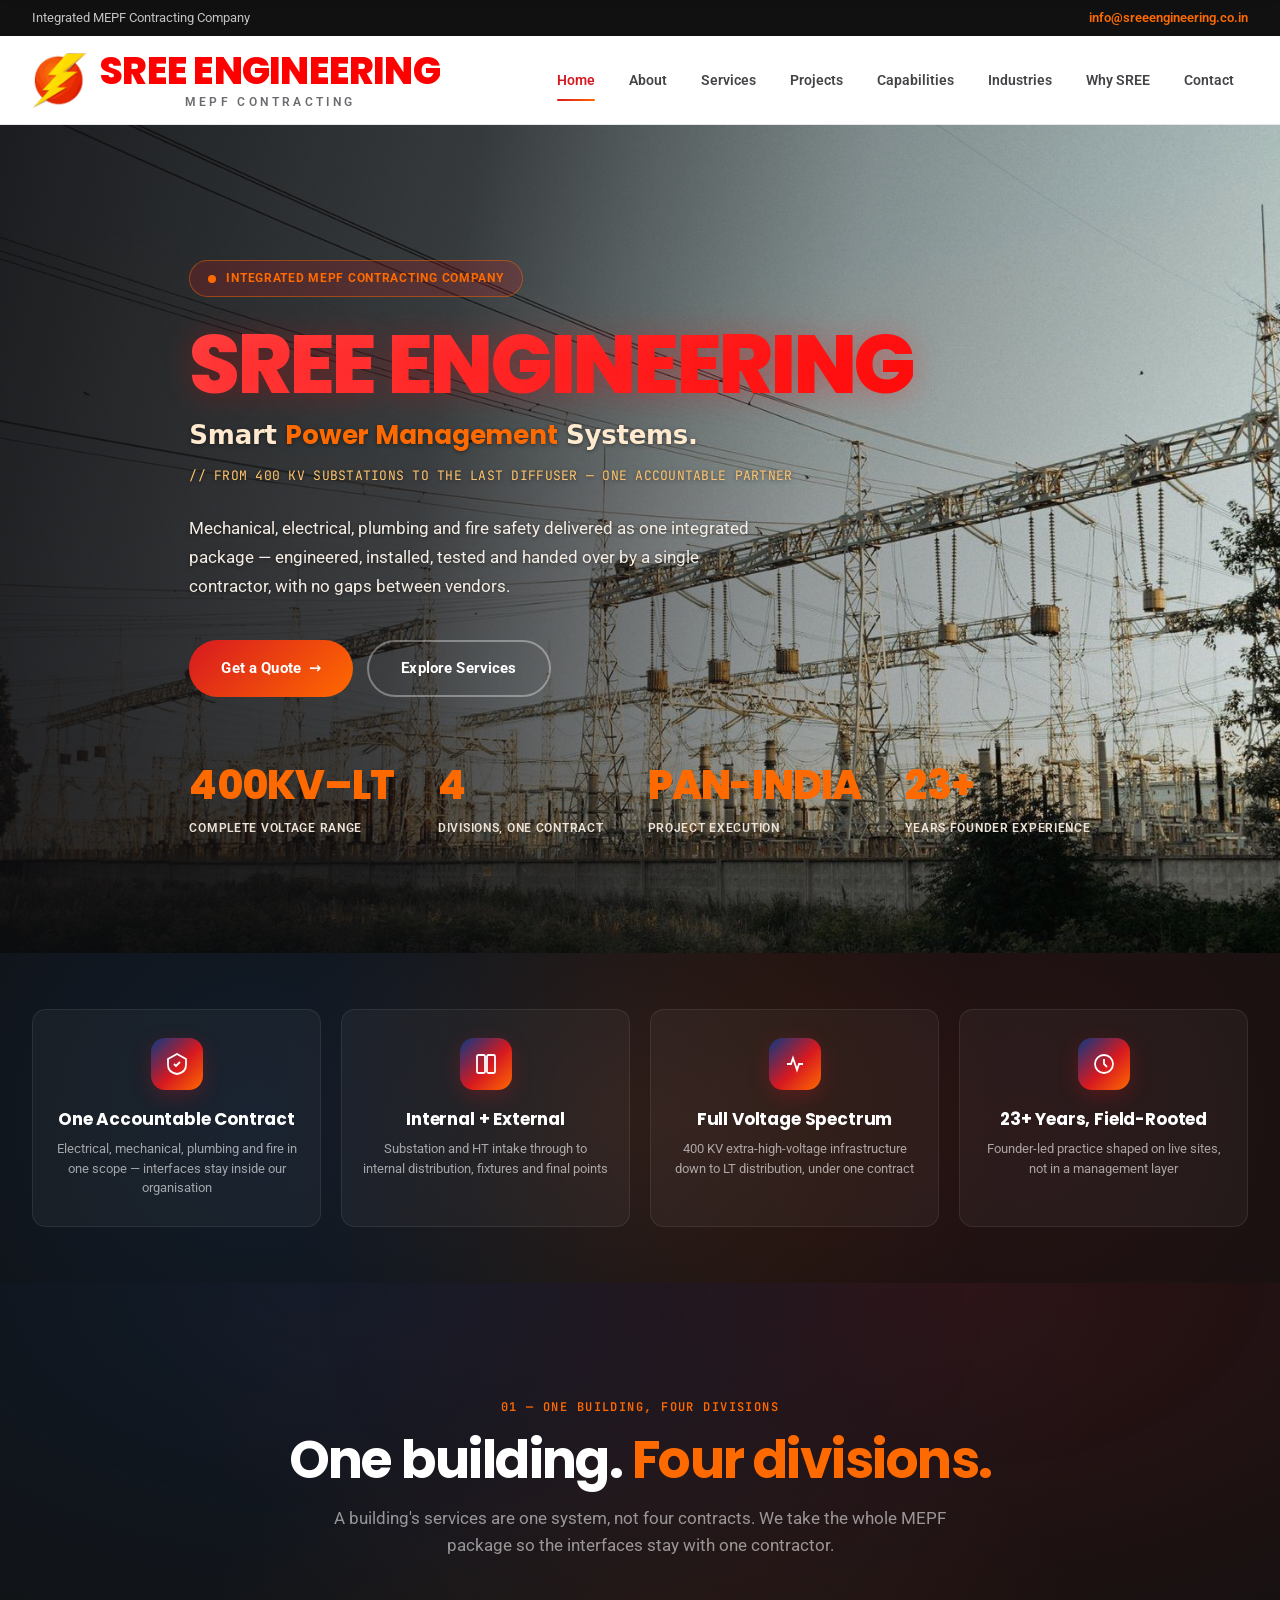
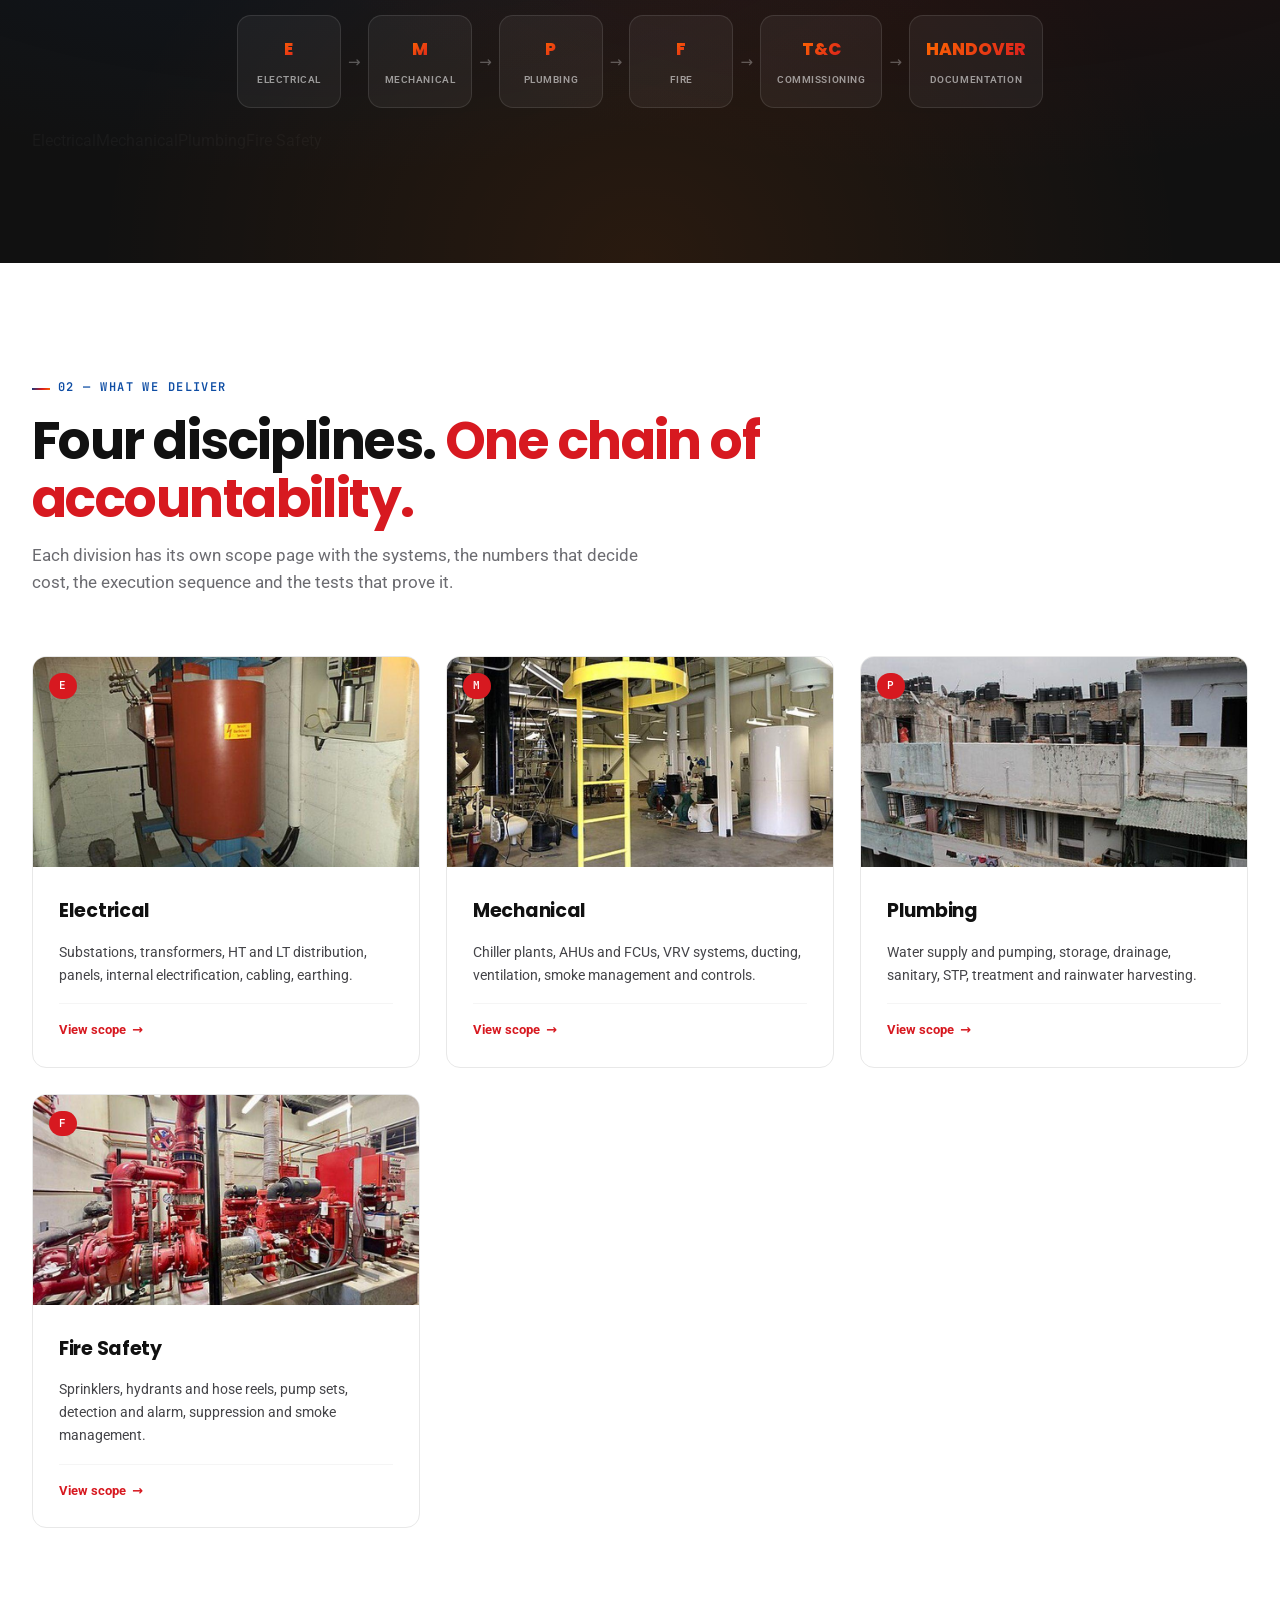
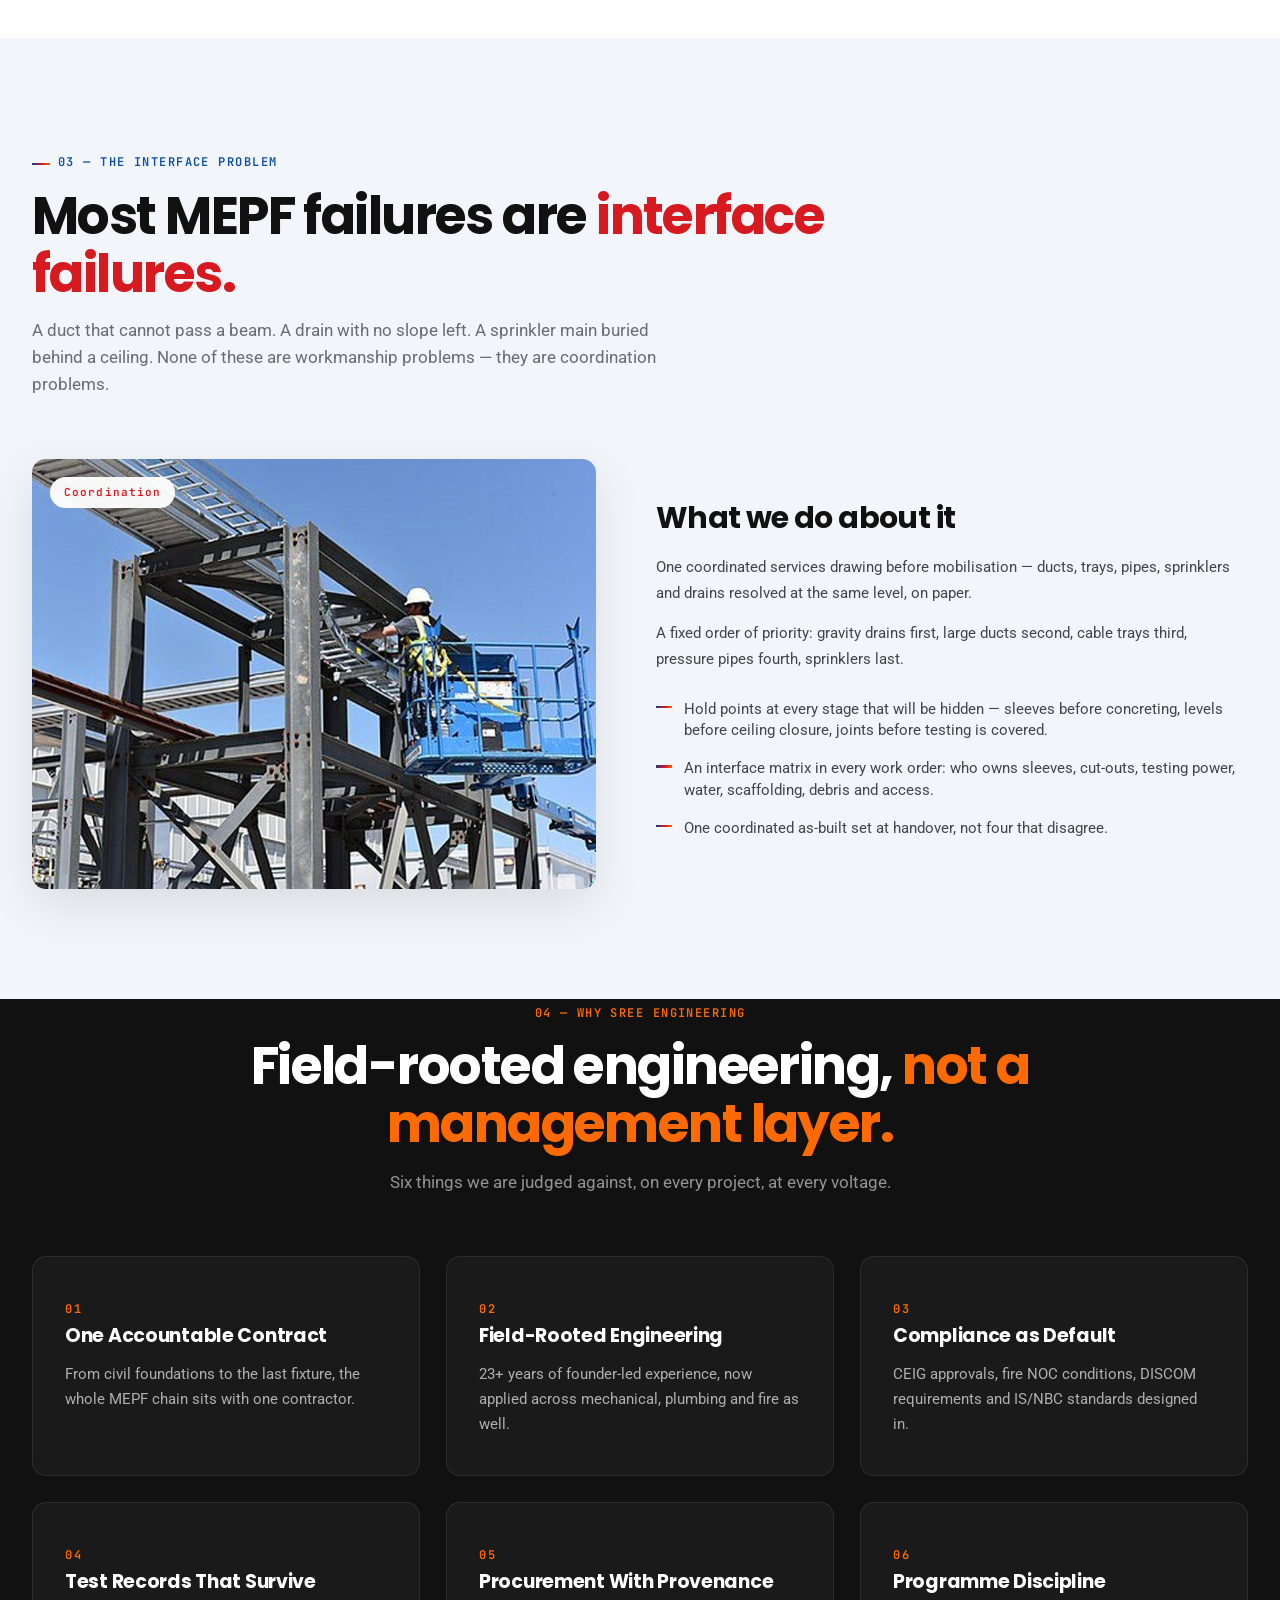
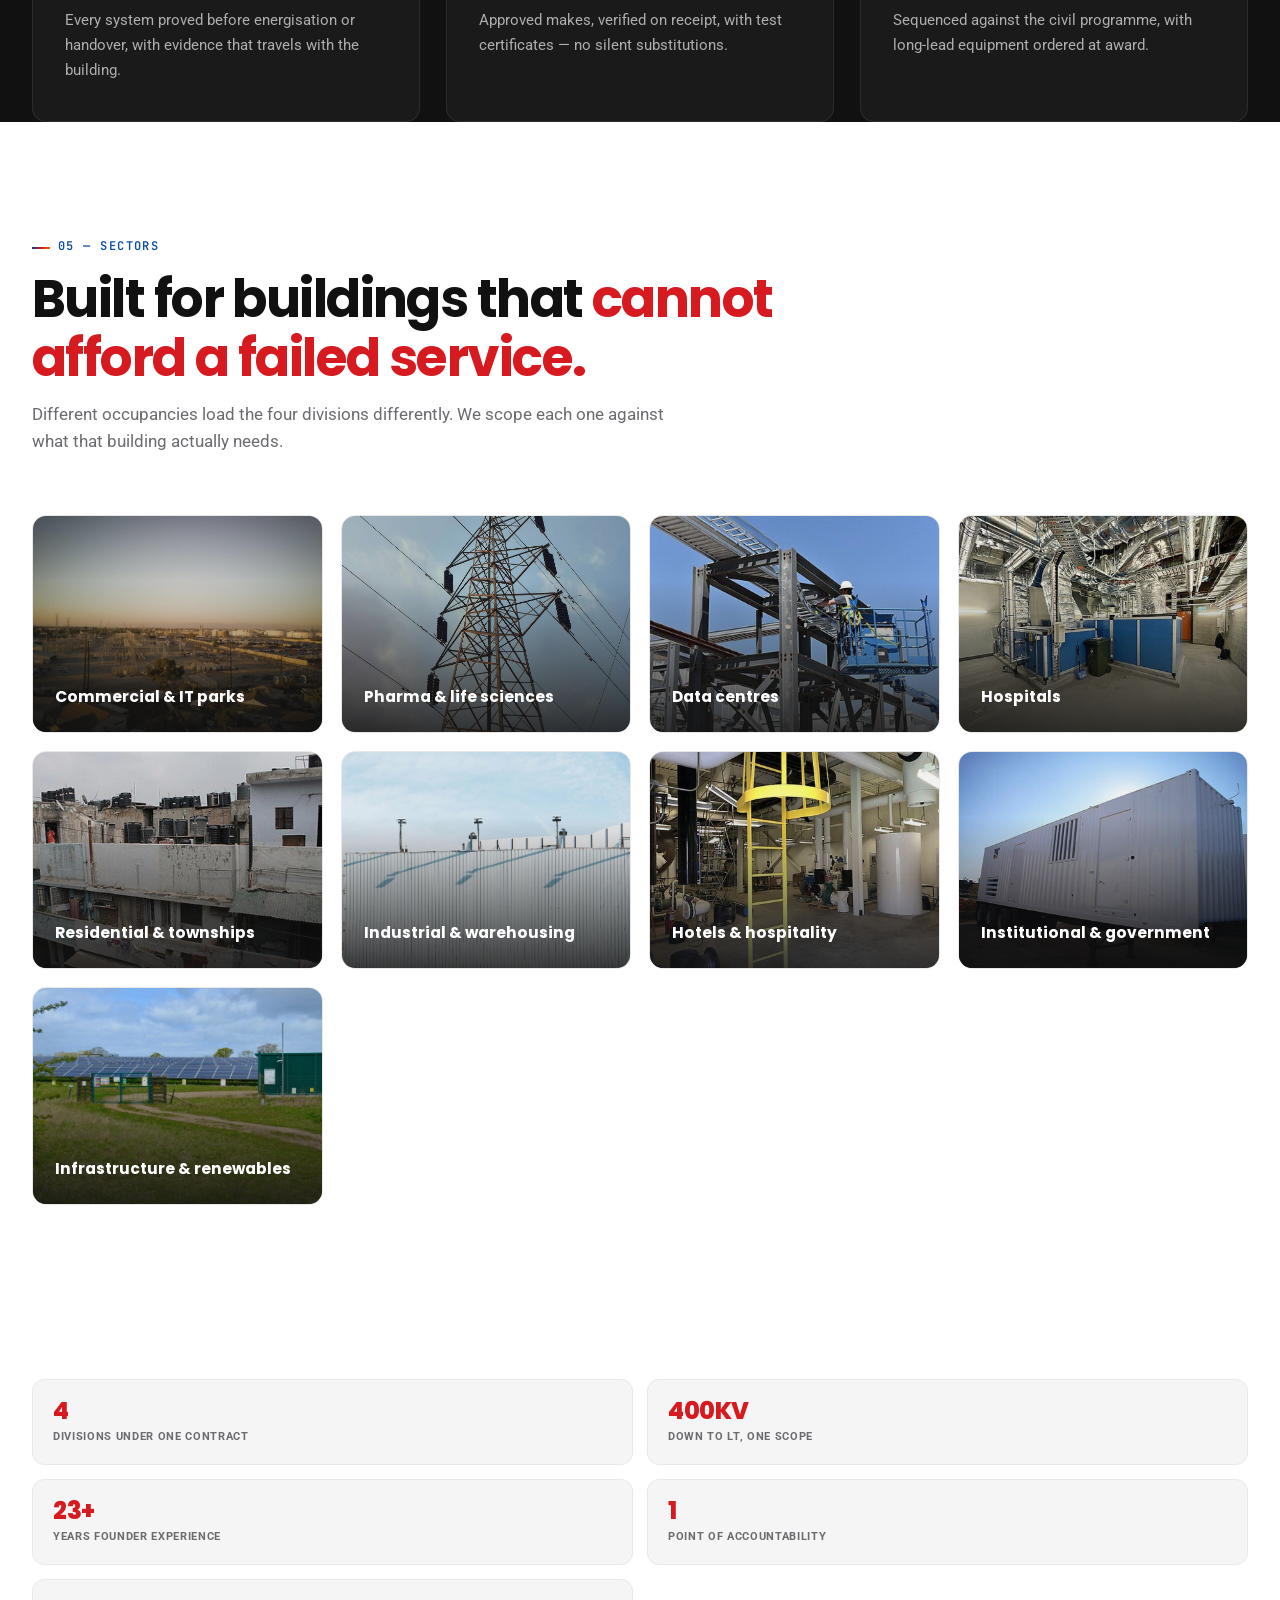
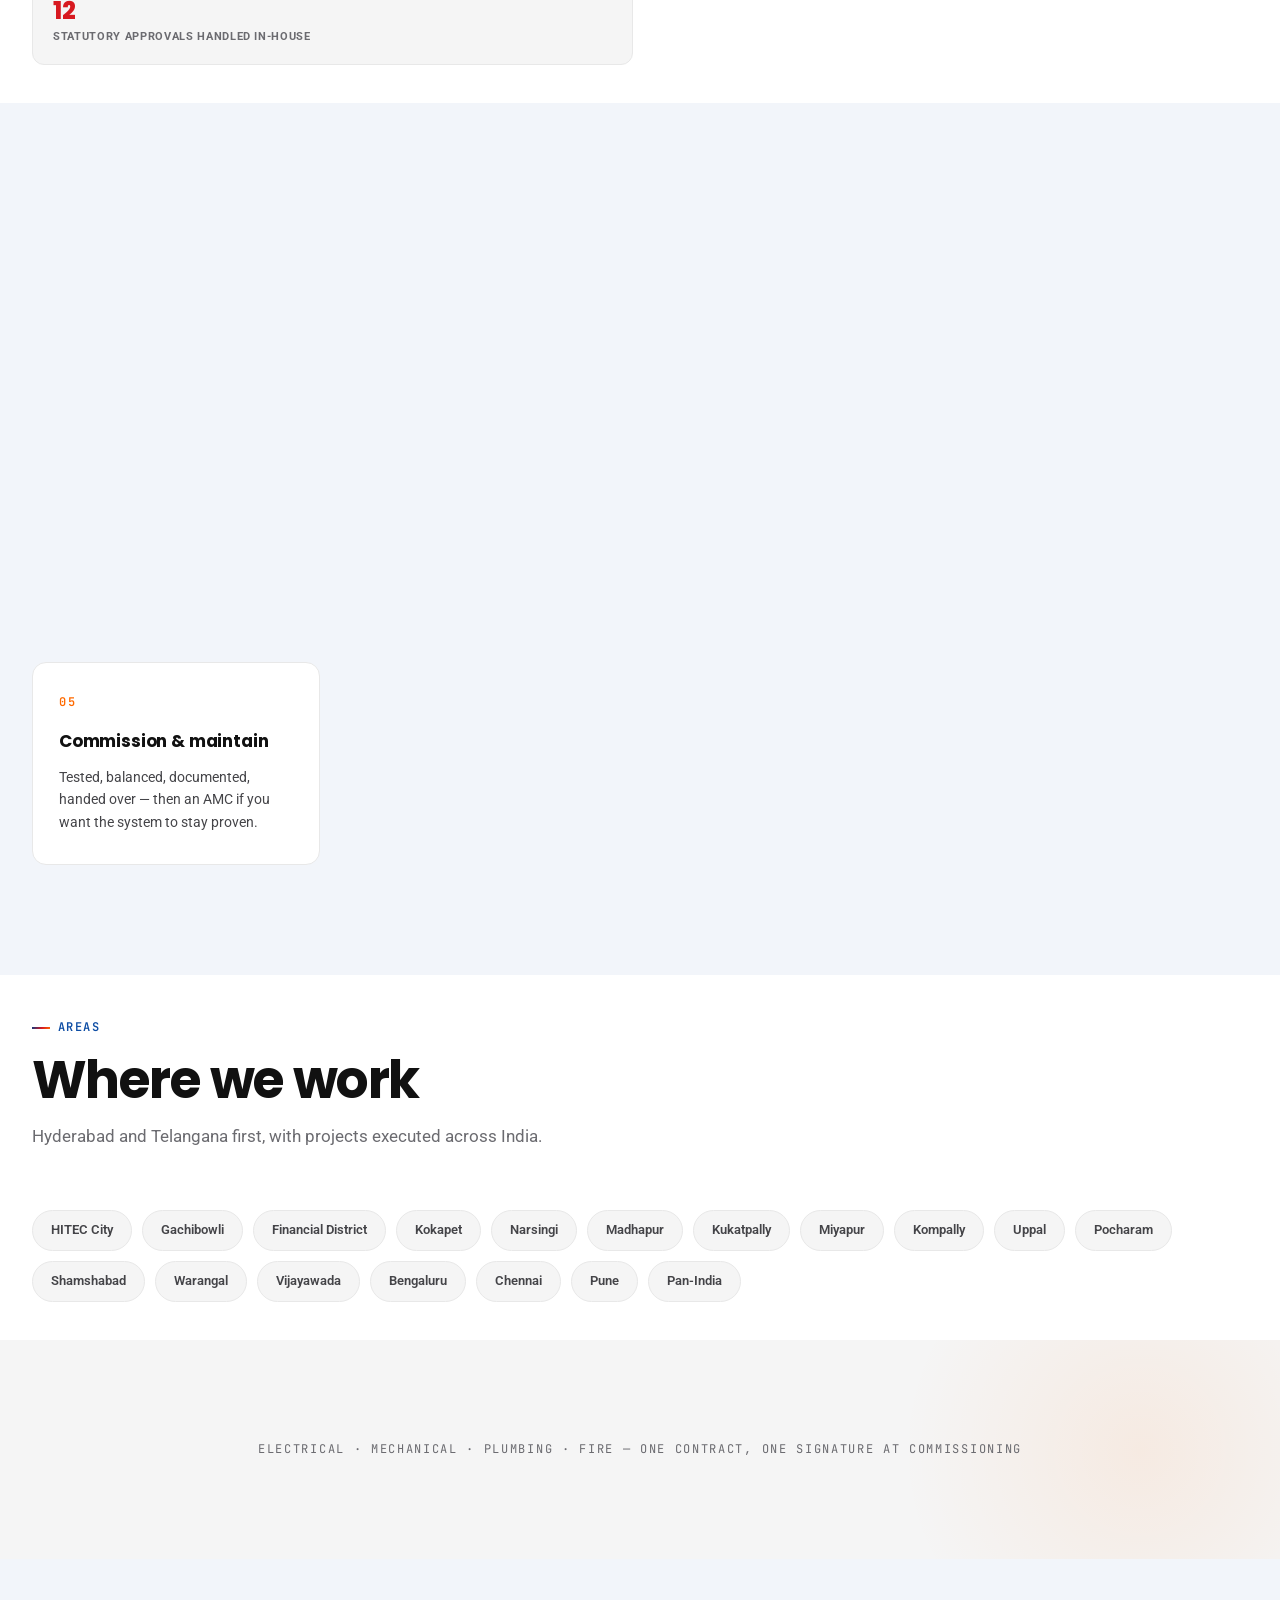
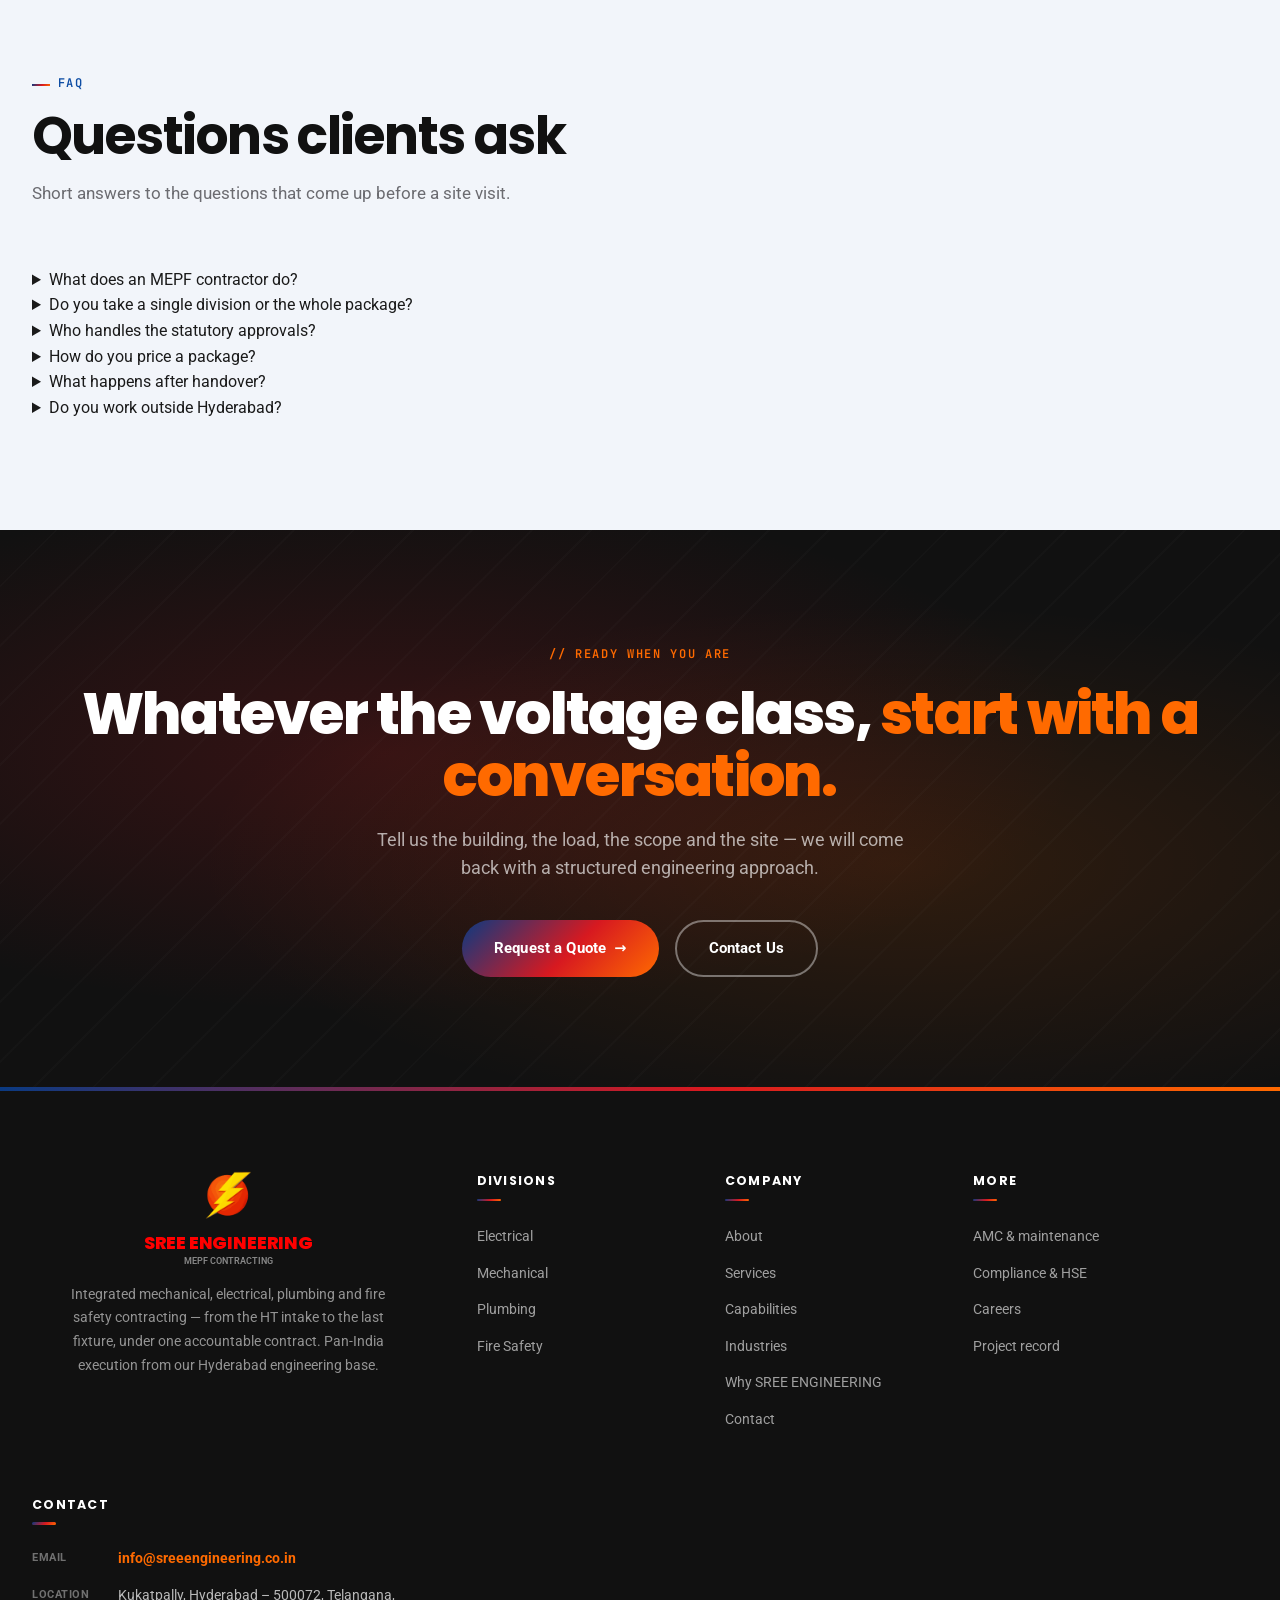
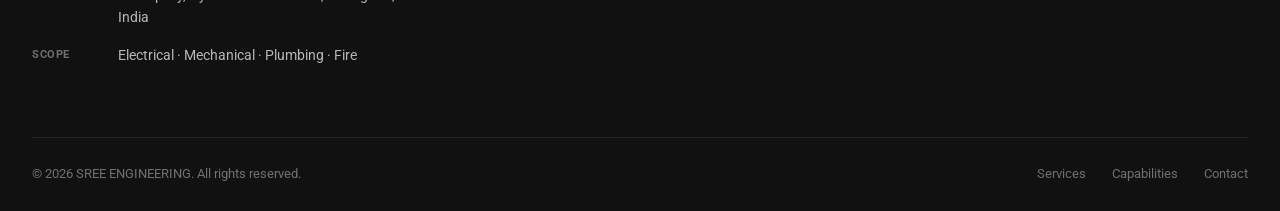
==== commit e05bd8c2: "Benchmarked rebuild: index.html" ====
--- a/index.html
+++ b/index.html
@@ -32,12 +32,12 @@
       <span class="brand-text"><span class="brand-name">SREE ENGINEERING</span><span class="brand-tag">MEPF Contracting</span></span>
     </a>
     <div class="nav-right">
-      <nav class="nav-links" aria-label="Primary"><a class="active" href="index.html">Home</a><a href="about.html">About</a><a href="services.html">Services</a><a href="capabilities.html">Capabilities</a><a href="industries.html">Industries</a><a href="why-sree.html">Why SREE ENGINEERING</a><a href="contact.html">Contact</a></nav>
+      <nav class="nav-links" aria-label="Primary"><a class="active" href="index.html">Home</a><a href="about.html">About</a><a href="services.html">Services</a><a href="projects.html">Projects</a><a href="capabilities.html">Capabilities</a><a href="industries.html">Industries</a><a href="why-sree.html">Why SREE</a><a href="contact.html">Contact</a></nav>
       <button class="burger" id="burger" aria-label="Open menu"><span></span><span></span><span></span></button>
     </div>
   </div>
 </header>
-<div class="mobile-menu" id="mobileMenu"><a class="active" href="index.html">Home</a><a href="about.html">About</a><a href="services.html">Services</a><a href="capabilities.html">Capabilities</a><a href="industries.html">Industries</a><a href="why-sree.html">Why SREE ENGINEERING</a><a href="contact.html">Contact</a></div>
+<div class="mobile-menu" id="mobileMenu"><a class="active" href="index.html">Home</a><a href="about.html">About</a><a href="services.html">Services</a><a href="projects.html">Projects</a><a href="capabilities.html">Capabilities</a><a href="industries.html">Industries</a><a href="why-sree.html">Why SREE</a><a href="contact.html">Contact</a></div>
 <section class="hero" id="home">
   <div class="hero-img"><img src="assets/img/hero.jpg" alt="High-voltage air-insulated substation with steel lattice gantries at dusk" fetchpriority="high"></div>
   <div class="hero-overlay"></div>
@@ -121,6 +121,27 @@
     </div>
     <div class="ind-grid reveal" data-d="1"><div class="ind-cell"><img src="assets/img/ind-commercial.jpg" alt="Commercial & IT parks" loading="lazy"><span class="ct"><span class="nm">Commercial & IT parks</span></span></div><div class="ind-cell"><img src="assets/img/ind-pharma.jpg" alt="Pharma & life sciences" loading="lazy"><span class="ct"><span class="nm">Pharma & life sciences</span></span></div><div class="ind-cell"><img src="assets/img/tray.jpg" alt="Data centres" loading="lazy"><span class="ct"><span class="nm">Data centres</span></span></div><div class="ind-cell"><img src="assets/img/ahu.jpg" alt="Hospitals" loading="lazy"><span class="ct"><span class="nm">Hospitals</span></span></div><div class="ind-cell"><img src="assets/img/tanks.jpg" alt="Residential & townships" loading="lazy"><span class="ct"><span class="nm">Residential & townships</span></span></div><div class="ind-cell"><img src="assets/img/ind-warehouse.jpg" alt="Industrial & warehousing" loading="lazy"><span class="ct"><span class="nm">Industrial & warehousing</span></span></div><div class="ind-cell"><img src="assets/img/chiller.jpg" alt="Hotels & hospitality" loading="lazy"><span class="ct"><span class="nm">Hotels & hospitality</span></span></div><div class="ind-cell"><img src="assets/img/dg.jpg" alt="Institutional & government" loading="lazy"><span class="ct"><span class="nm">Institutional & government</span></span></div><div class="ind-cell"><img src="assets/img/ind-solar.jpg" alt="Infrastructure & renewables" loading="lazy"><span class="ct"><span class="nm">Infrastructure & renewables</span></span></div></div>
   </div>
+</section><section class="section tight"><div class="wrap"><div class="fact-row reveal"><div class="fact"><div class="fv">4</div><div class="fl">Divisions under one contract</div></div><div class="fact"><div class="fv">400KV</div><div class="fl">Down to LT, one scope</div></div><div class="fact"><div class="fv">23+</div><div class="fl">Years founder experience</div></div><div class="fact"><div class="fv">1</div><div class="fl">Point of accountability</div></div><div class="fact"><div class="fv">12</div><div class="fl">Statutory approvals handled in-house</div></div></div></div></section><section class="section grey">
+  <div class="wrap">
+    <div class="section-head reveal">
+      <span class="eyebrow">06 &mdash; How We Work</span>
+      <h2>Five stages. <span class="r">Nothing skipped.</span></h2>
+      <p>The sequence is the same whether the package is a substation or a sprinkler main.</p>
+    </div>
+    <div class="process-grid"><div class="step reveal"><h4>Scope &amp; site study</h4><p>Load, layout, existing services and constraints established on site before anything is proposed.</p></div><div class="step reveal"><h4>Engineering &amp; coordination</h4><p>Drawings, calculations and the coordinated services level agreed before mobilisation.</p></div><div class="step reveal"><h4>Procurement</h4><p>Approved makes, three quotes above threshold, verified on receipt &mdash; no silent substitutions.</p></div><div class="step reveal"><h4>Execution</h4><p>Sequenced crews, hold points at every hidden stage, weekly look-ahead against the civil programme.</p></div><div class="step reveal"><h4>Commission &amp; maintain</h4><p>Tested, balanced, documented, handed over &mdash; then an AMC if you want the system to stay proven.</p></div></div>
+  </div>
+</section><section class="section tight">
+  <div class="wrap">
+    <div class="section-head reveal"><span class="eyebrow">Areas</span><h2>Where we work</h2>
+    <p>Hyderabad and Telangana first, with projects executed across India.</p></div>
+    <div class="areas reveal"><span class="area-chip">HITEC City</span><span class="area-chip">Gachibowli</span><span class="area-chip">Financial District</span><span class="area-chip">Kokapet</span><span class="area-chip">Narsingi</span><span class="area-chip">Madhapur</span><span class="area-chip">Kukatpally</span><span class="area-chip">Miyapur</span><span class="area-chip">Kompally</span><span class="area-chip">Uppal</span><span class="area-chip">Pocharam</span><span class="area-chip">Shamshabad</span><span class="area-chip">Warangal</span><span class="area-chip">Vijayawada</span><span class="area-chip">Bengaluru</span><span class="area-chip">Chennai</span><span class="area-chip">Pune</span><span class="area-chip">Pan-India</span></div>
+  </div>
+</section><section class="lic-band"><div class="wrap"><p class="reveal" style="text-align:center;font-family:var(--font-m);font-size:12px;letter-spacing:.14em;text-transform:uppercase;color:var(--dim)">Electrical &middot; Mechanical &middot; Plumbing &middot; Fire &mdash; one contract, one signature at commissioning</p></div></section><section class="section grey">
+  <div class="wrap">
+    <div class="section-head reveal"><span class="eyebrow">FAQ</span>
+      <h2>Questions clients ask</h2><p>Short answers to the questions that come up before a site visit.</p></div>
+    <div class="faq-wrap reveal"><details class="faq-item"><summary>What does an MEPF contractor do?</summary><div class="faq-a">An MEPF contractor designs coordination, installs, tests and commissions a building's mechanical, electrical, plumbing and fire safety systems, and hands over the documentation that proves they work. At SREE ENGINEERING that means HT and LT electrical, HVAC and ventilation, water and drainage, and fire protection &mdash; under one contract.</div></details><details class="faq-item"><summary>Do you take a single division or the whole package?</summary><div class="faq-a">Both. Many clients start with one discipline &mdash; usually electrical, where our background is deepest &mdash; and extend to the full MEPF package once the working relationship is proven.</div></details><details class="faq-item"><summary>Who handles the statutory approvals?</summary><div class="faq-a">We do. CEIG drawing approval and pre-energisation inspection, DISCOM connection and metering, fire NOC support at provisional and occupancy stage, and the STP consent are part of our scope, not left to the client's consultant.</div></details><details class="faq-item"><summary>How do you price a package?</summary><div class="faq-a">From a take-off against the drawings, with three vendor quotes on approved makes, labour costed from our own muster data, and overheads and margin stated separately. You receive a scope matrix and an exclusions page with every offer.</div></details><details class="faq-item"><summary>What happens after handover?</summary><div class="faq-a">A defect liability period with a named contact, then an optional AMC &mdash; preventive or comprehensive &mdash; so the systems you paid to prove stay proven.</div></details><details class="faq-item"><summary>Do you work outside Hyderabad?</summary><div class="faq-a">Yes. Execution is pan-India from our Hyderabad base; each state has its own electrical licensing and fire NOC route, and we plan for that at proposal stage rather than discovering it on site.</div></details></div>
+  </div>
 </section><section class="cta-band">
   <div class="wrap cta-inner">
     <span class="eyebrow-c reveal">// READY WHEN YOU ARE</span>
@@ -156,6 +177,15 @@
           <li><a href="contact.html">Contact</a></li>
         </ul>
       </div>
+      <div class="foot-col">
+        <h5>More</h5>
+        <ul>
+          <li><a href="amc.html">AMC &amp; maintenance</a></li>
+          <li><a href="compliance.html">Compliance &amp; HSE</a></li>
+          <li><a href="careers.html">Careers</a></li>
+          <li><a href="projects.html">Project record</a></li>
+        </ul>
+      </div>
       <div class="foot-col foot-contact">
         <h5>Contact</h5>
         <div class="row"><span class="k">Email</span><span class="v"><a href="mailto:info@sreeengineering.co.in">info@sreeengineering.co.in</a></span></div>
--- a/assets/mepf.css
+++ b/assets/mepf.css
@@ -6,9 +6,10 @@
 .page-hero{background:var(--charcoal);color:#fff;padding:118px 0 64px;position:relative;overflow:hidden}
 .page-hero-img{position:absolute;inset:0;z-index:0}
 .page-hero-img img{width:100%;height:100%;object-fit:cover;opacity:.34}
-.page-hero::before{content:'';position:absolute;inset:0;z-index:1;
-  background:linear-gradient(100deg,rgba(12,12,15,.94) 0%,rgba(12,12,15,.80) 42%,rgba(15,15,18,.35) 100%)}
-.page-hero::after{content:'';position:absolute;left:0;right:0;bottom:0;height:3px;z-index:2;background:var(--grad)}
+.page-hero::before{content:'';position:absolute;top:0;right:0;bottom:0;left:0;width:auto;height:auto;
+  border-radius:0;z-index:1;background:linear-gradient(100deg,rgba(12,12,15,.94) 0%,rgba(12,12,15,.80) 42%,rgba(15,15,18,.35) 100%)}
+.page-hero::after{content:'';position:absolute;left:0;right:0;bottom:0;top:auto;width:auto;height:3px;
+  border-radius:0;z-index:2;background:var(--grad)}
 .page-hero .wrap{position:relative;z-index:3}
 .page-hero .crumb{color:rgba(255,255,255,.55);font-family:var(--font-m);font-size:11.5px;letter-spacing:.14em;text-transform:uppercase;margin-bottom:16px}
 .page-hero .crumb a{color:rgba(255,255,255,.8)}
@@ -35,3 +36,11 @@
 /* contact form button sits inside the card */
 .form-card .btn{margin-top:6px;width:100%;justify-content:center}
 .form-card form{margin-top:18px}
+
+/* ---- compact capability rail (division paths with longer labels) ---- */
+.cap-rail.compact .cap-node{padding:20px 16px;min-width:104px}
+.cap-rail.compact .cap-node .kv{font-size:17px;letter-spacing:0;white-space:nowrap}
+.cap-rail.compact .cap-node .lbl{font-size:9.5px;letter-spacing:.06em;text-align:center;white-space:nowrap}
+.cap-rail.compact .cap-arrow{padding:0 7px;font-size:15px}
+@media(max-width:700px){.cap-rail.compact .cap-node{padding:14px 12px;min-width:88px}
+ .cap-rail.compact .cap-node .kv{font-size:14px}.cap-rail.compact .cap-node .lbl{font-size:8.5px}}
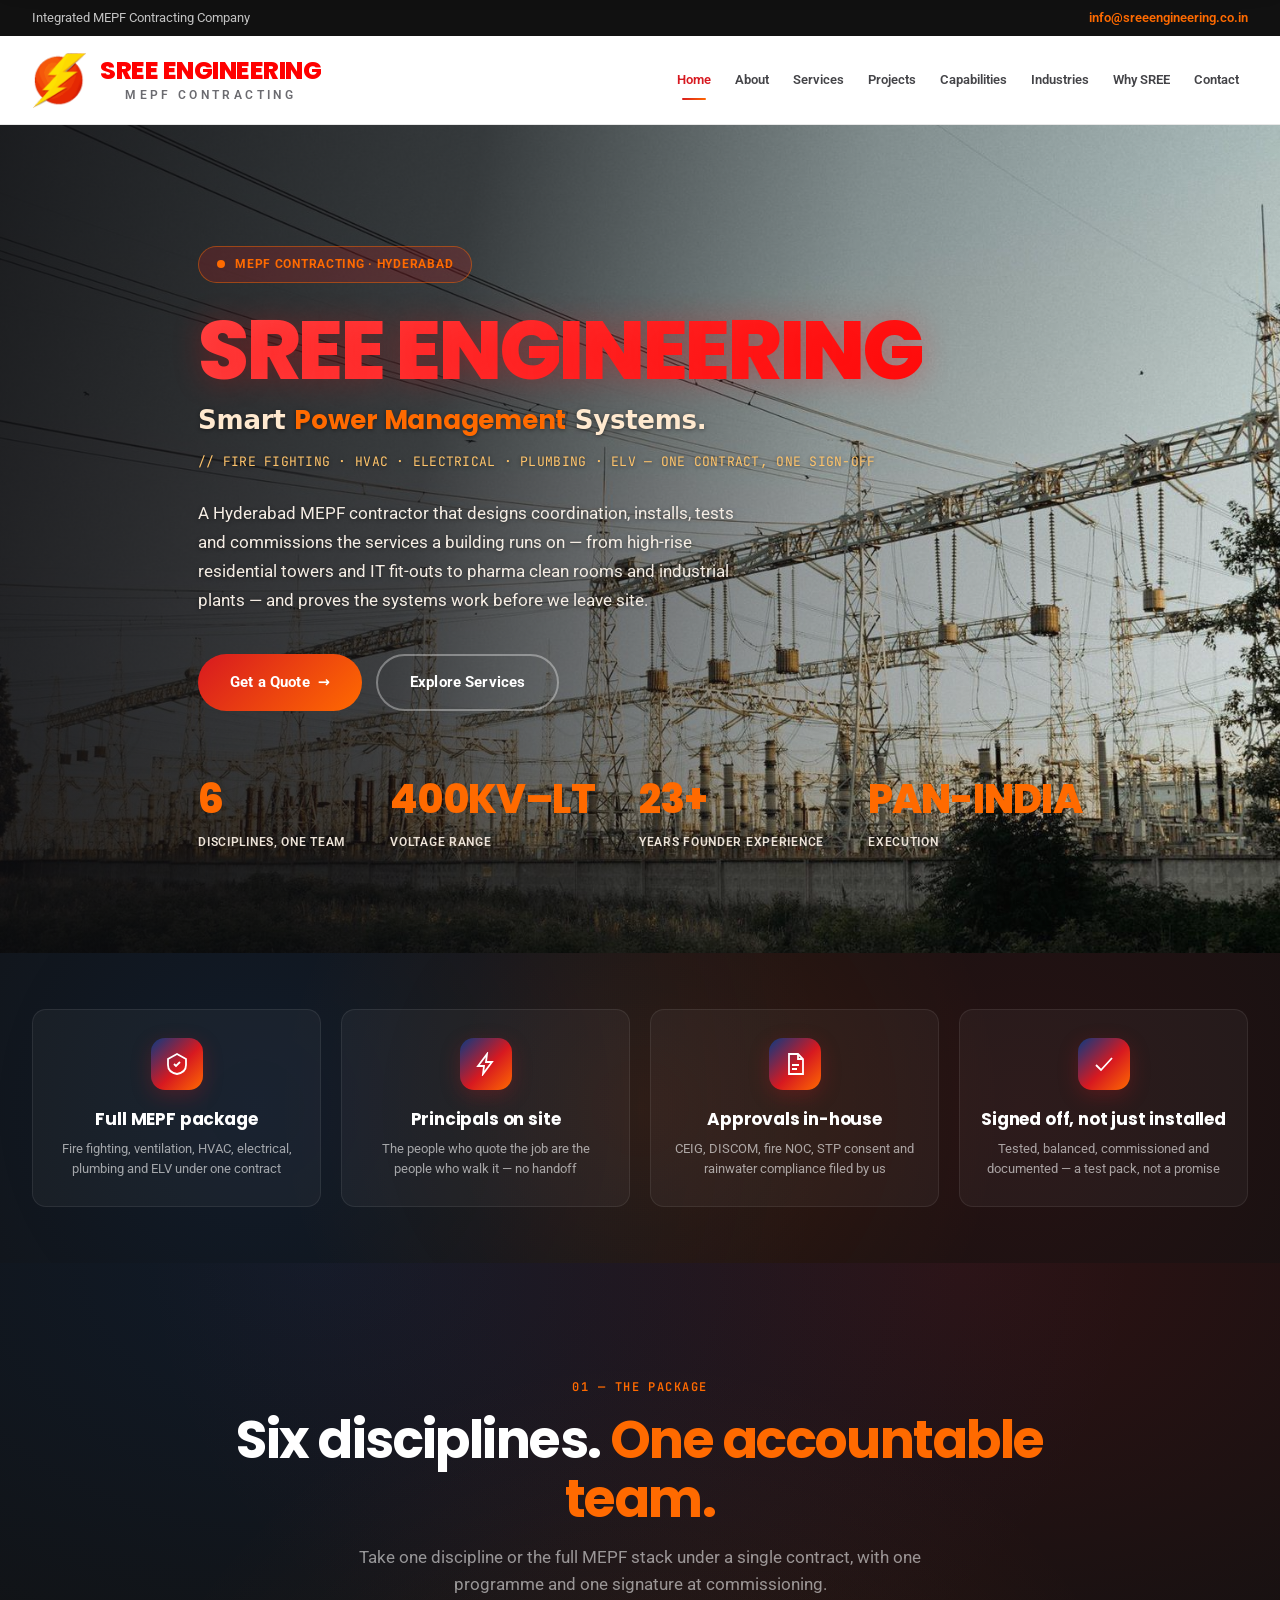
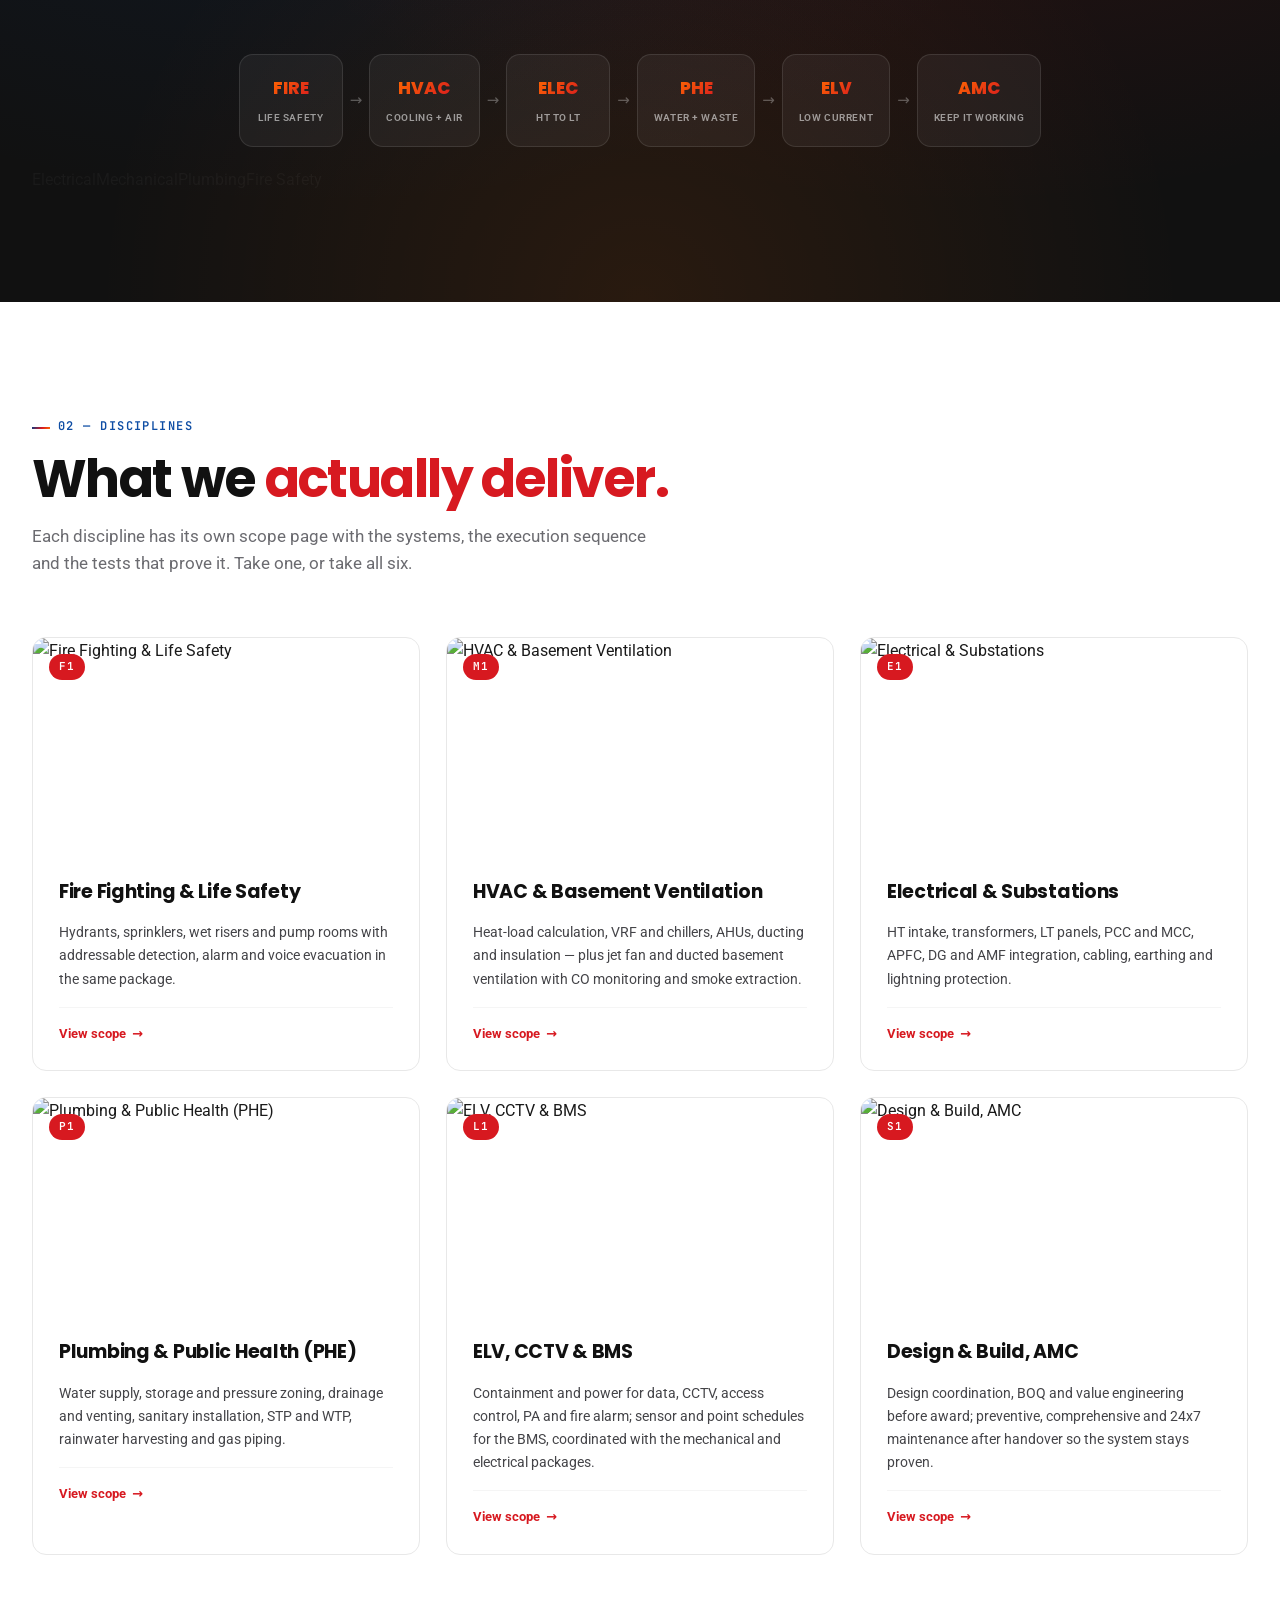
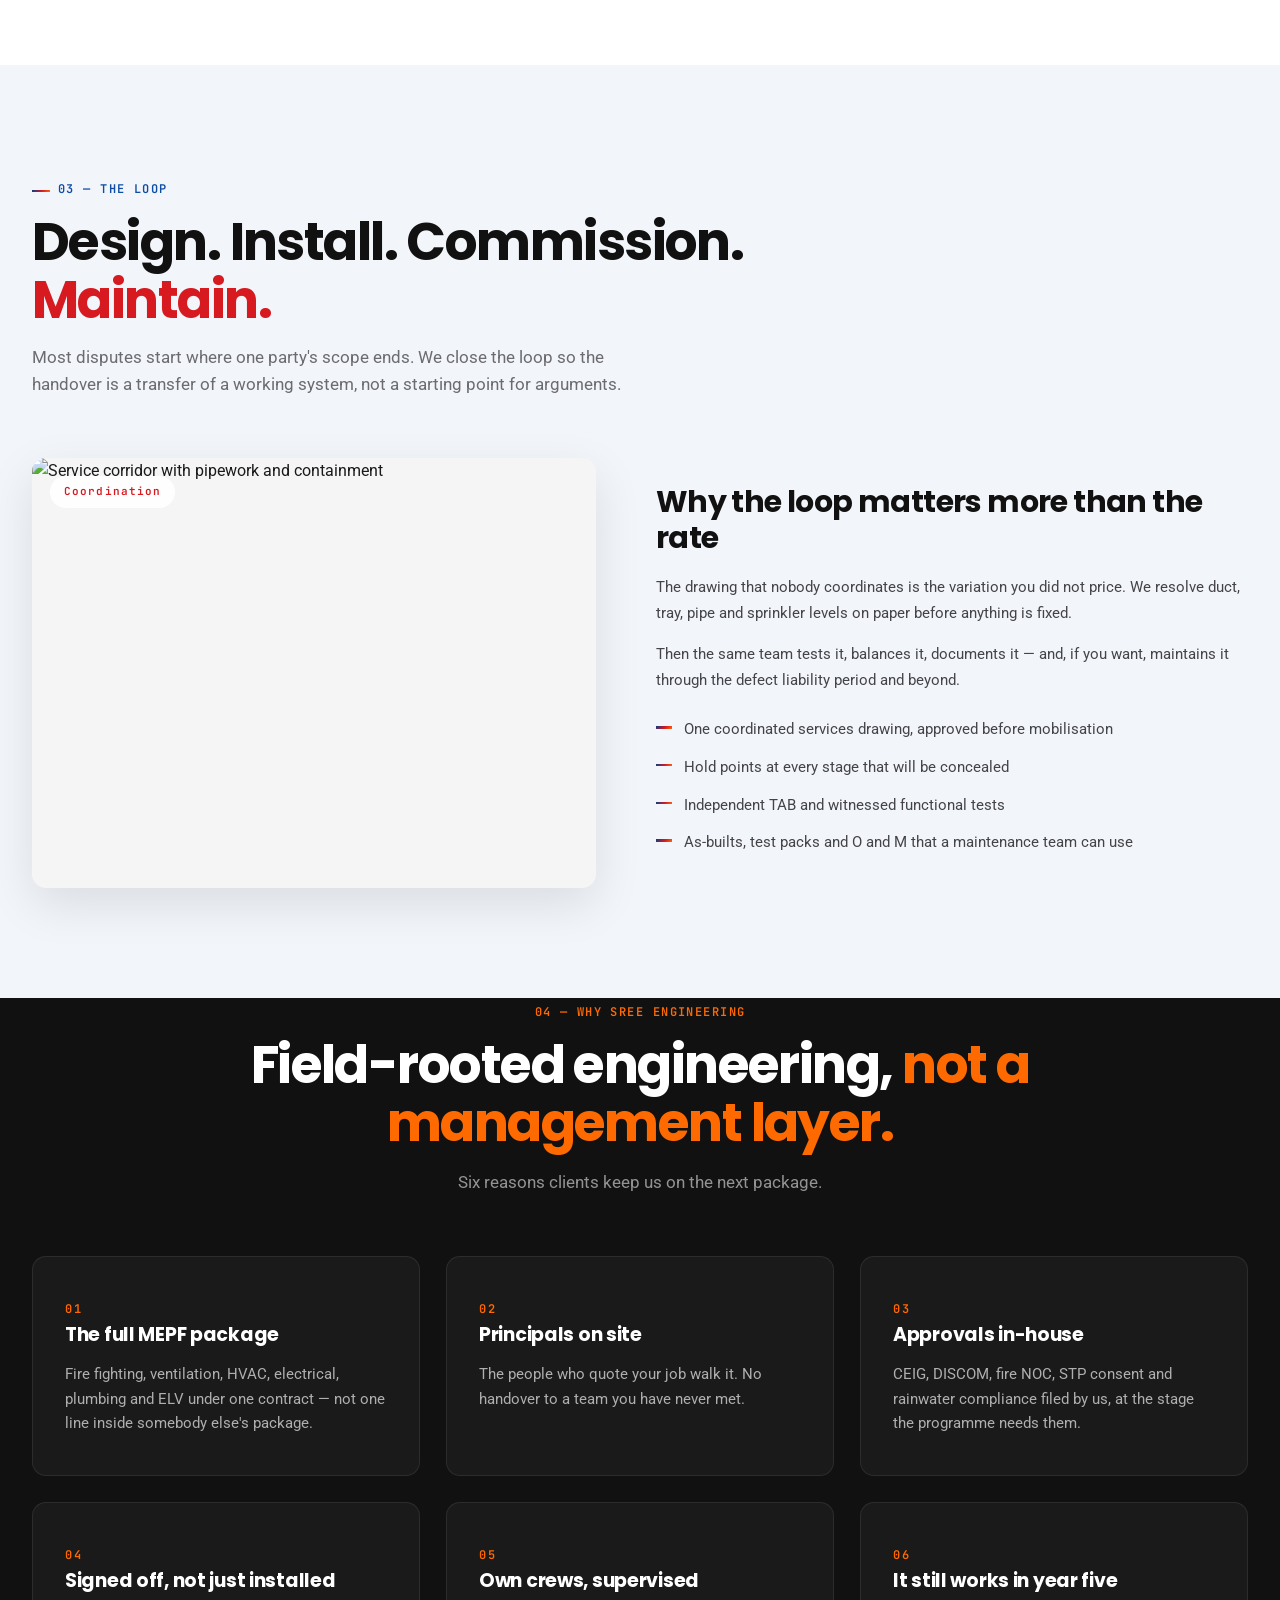
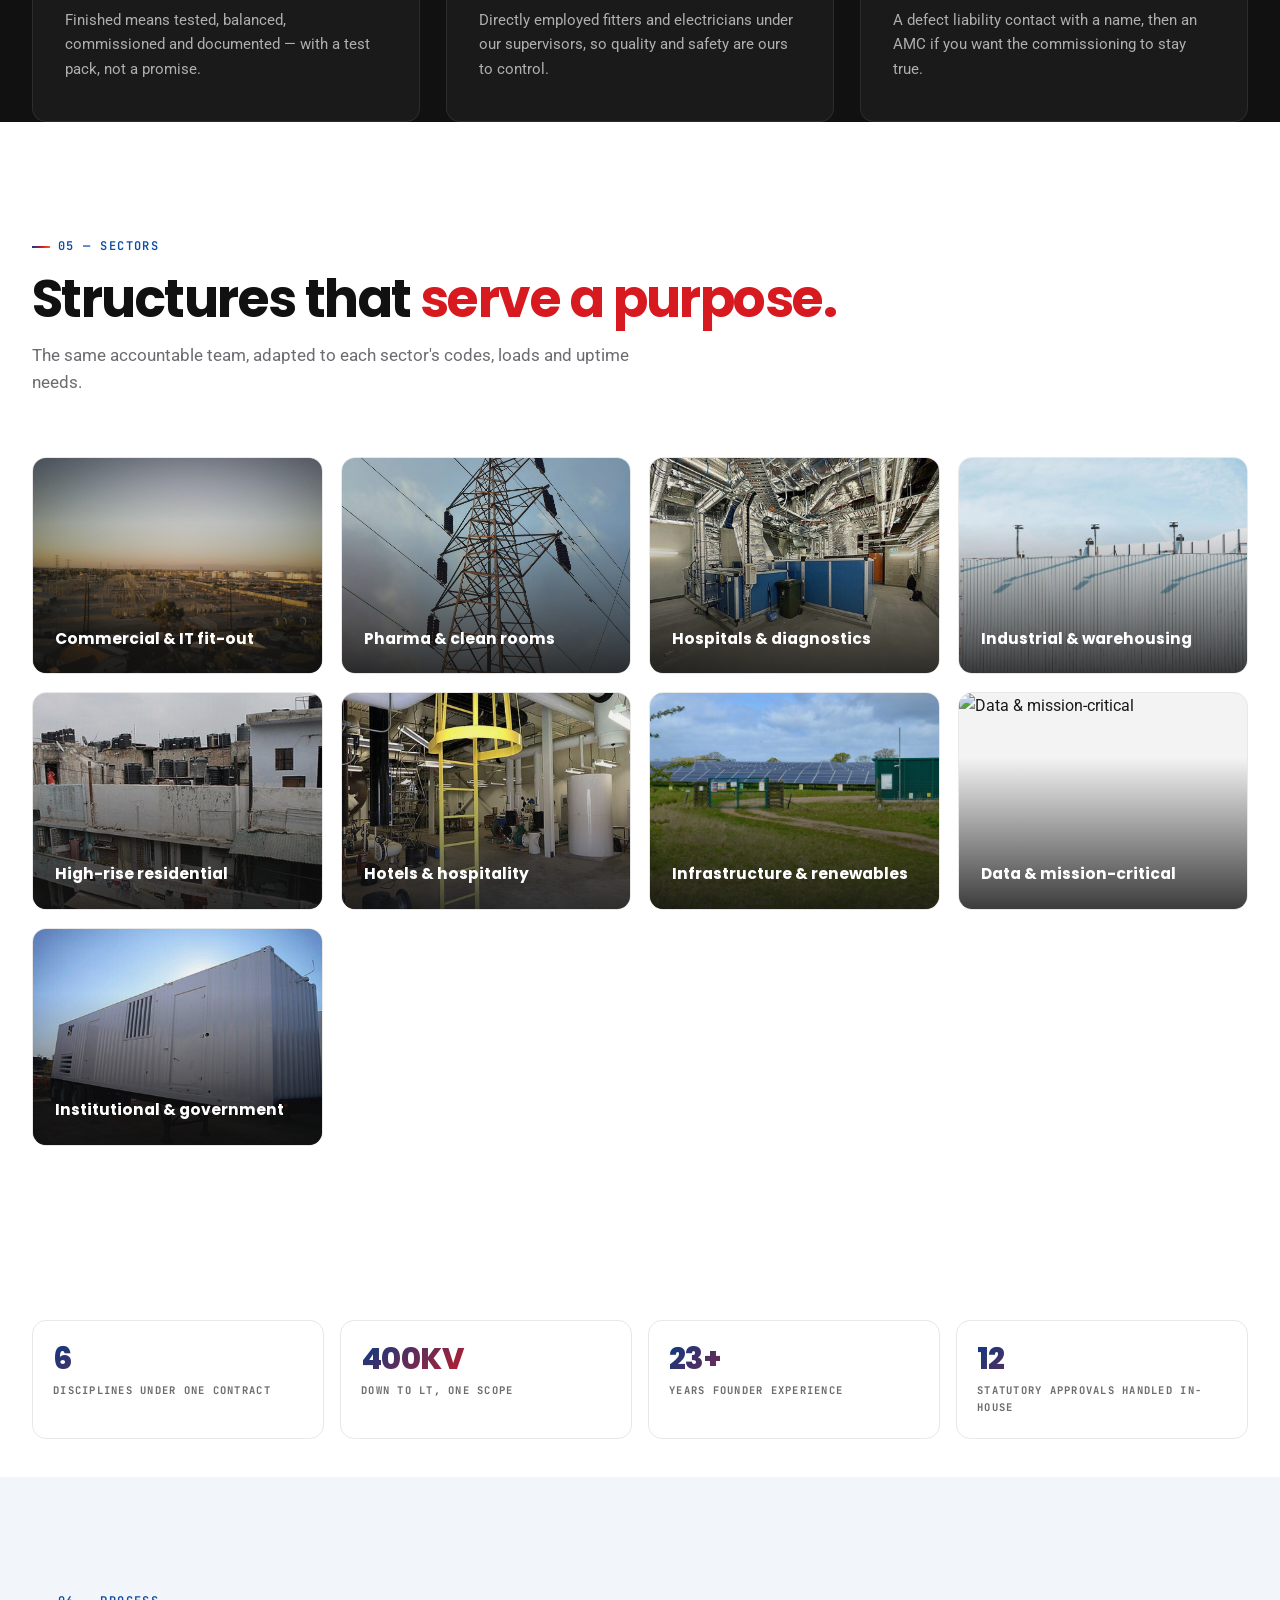
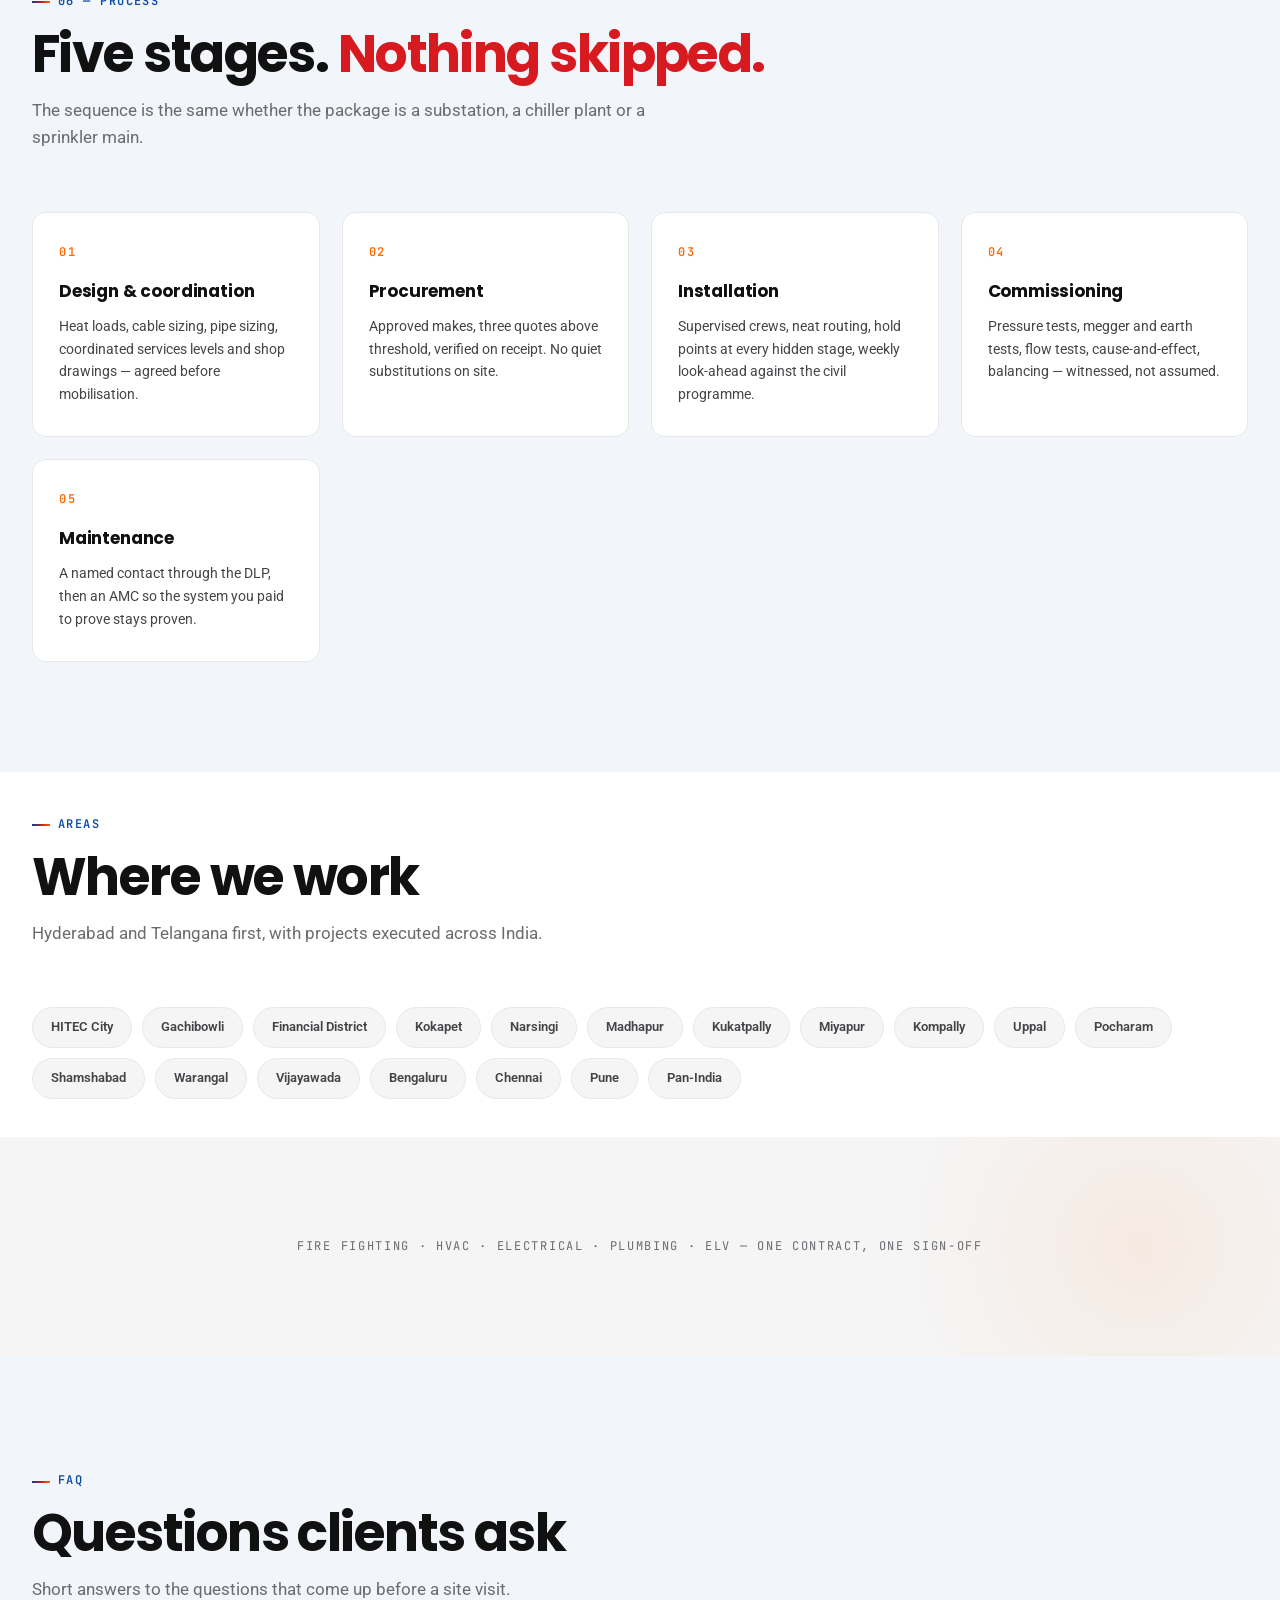
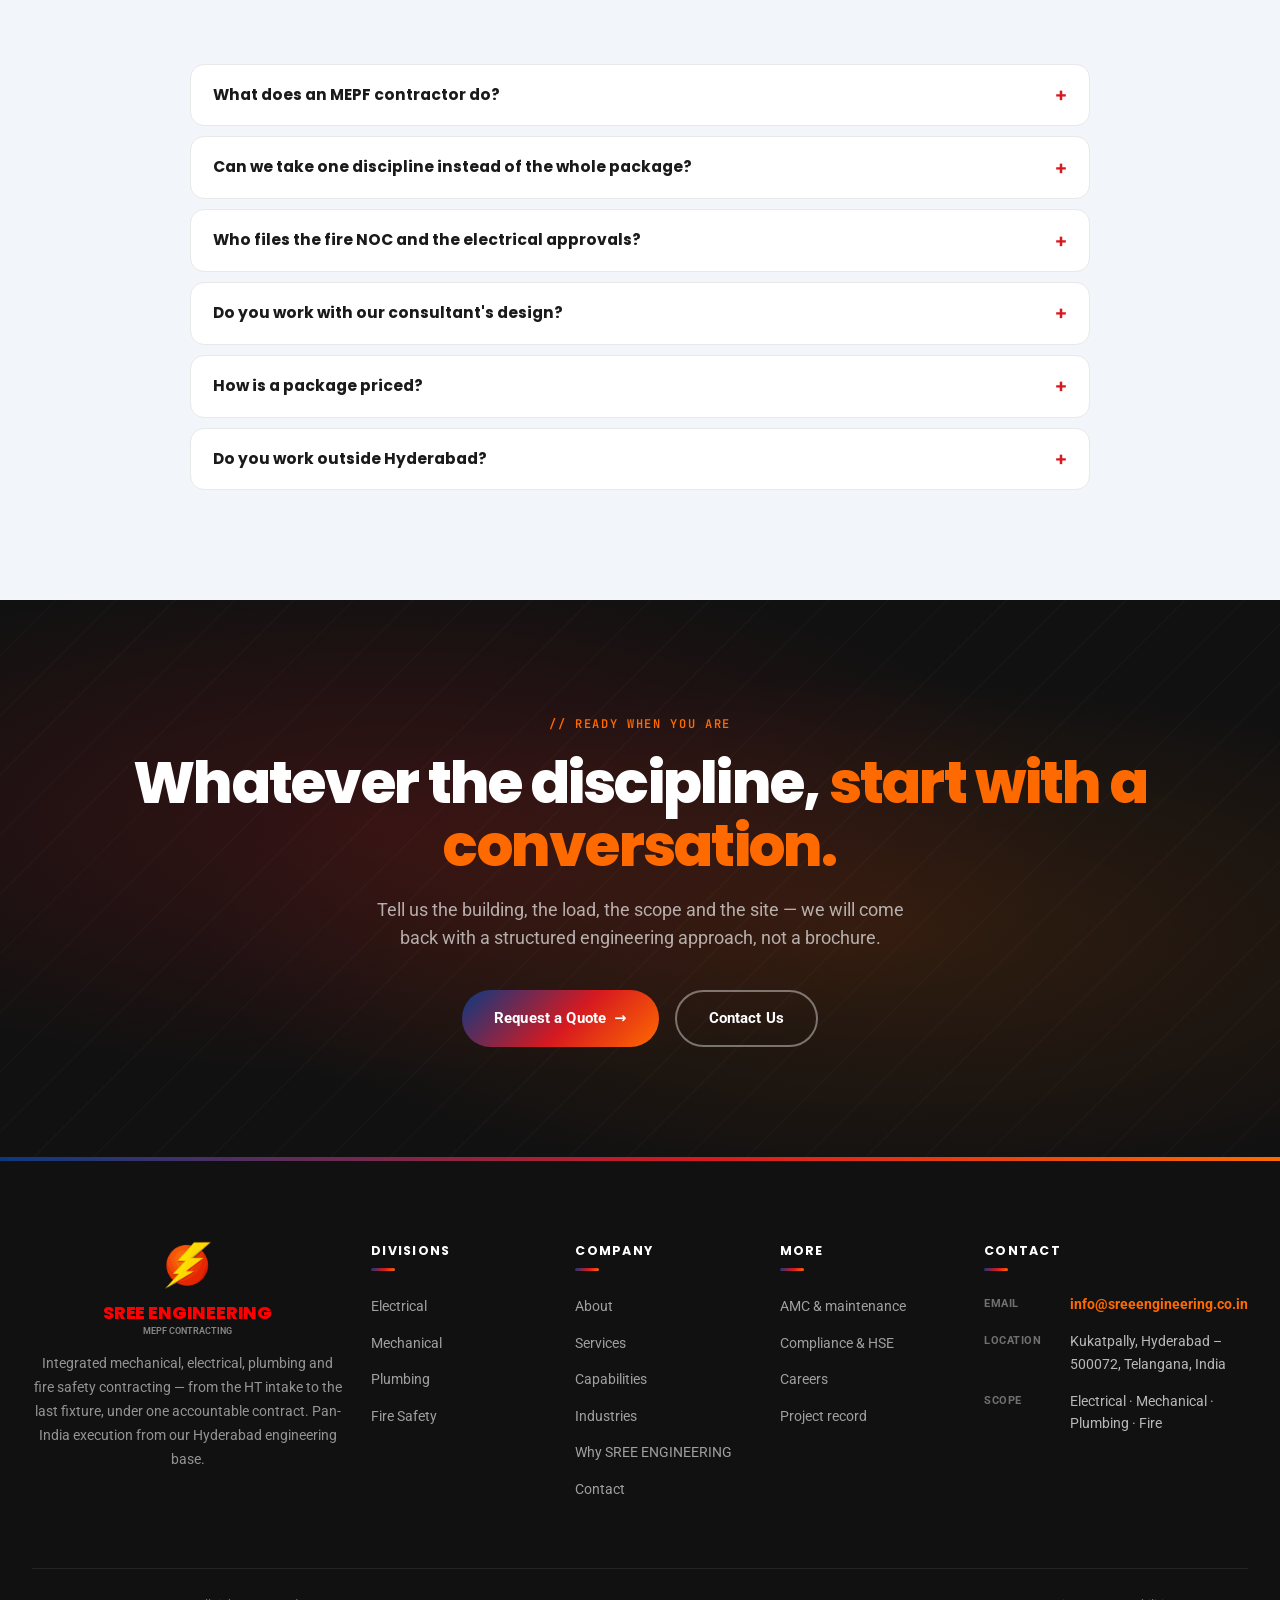
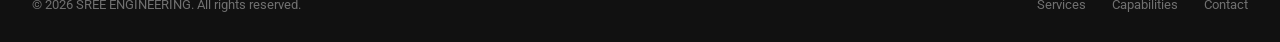
==== commit 6ad7298b: "Market-vocabulary rewrite: index.html" ====
--- a/index.html
+++ b/index.html
@@ -42,93 +42,107 @@
   <div class="hero-img"><img src="assets/img/hero.jpg" alt="High-voltage air-insulated substation with steel lattice gantries at dusk" fetchpriority="high"></div>
   <div class="hero-overlay"></div>
   <div class="wrap hero-content">
-    <div class="hero-kicker"><span class="dot"></span> Integrated MEPF Contracting Company</div>
+    <div class="hero-kicker"><span class="dot"></span> MEPF Contracting &middot; Hyderabad</div>
     <h1>SREE ENGINEERING</h1>
     <p class="sub">Smart <b>Power Management</b> Systems.</p>
-    <p class="tag">// FROM 400 KV SUBSTATIONS TO THE LAST DIFFUSER &mdash; ONE ACCOUNTABLE PARTNER</p>
-    <p class="desc">Mechanical, electrical, plumbing and fire safety delivered as one integrated package &mdash; engineered, installed, tested and handed over by a single contractor, with no gaps between vendors.</p>
+    <p class="tag">// FIRE FIGHTING &middot; HVAC &middot; ELECTRICAL &middot; PLUMBING &middot; ELV &mdash; ONE CONTRACT, ONE SIGN-OFF</p>
+    <p class="desc">A Hyderabad MEPF contractor that designs coordination, installs, tests and commissions the services a building runs on &mdash; from high-rise residential towers and IT fit-outs to pharma clean rooms and industrial plants &mdash; and proves the systems work before we leave site.</p>
     <div class="hero-cta">
       <a class='btn btn-primary' href='contact.html'>Get a Quote <span class="arr">&rarr;</span></a>
       <a class='btn btn-outline' href='services.html'>Explore Services</a>
     </div>
-    <div class="hero-stats"><div class="hero-stat"><div class="v">400KV&ndash;LT</div><div class="l">Complete Voltage Range</div></div><div class="hero-stat"><div class="v">4</div><div class="l">Divisions, One Contract</div></div><div class="hero-stat"><div class="v">PAN-INDIA</div><div class="l">Project Execution</div></div><div class="hero-stat"><div class="v">23+</div><div class="l">Years Founder Experience</div></div></div>
-  </div>
-</section><section class="cred"><div class="wrap"><div class="cred-grid"><div class="cred-item reveal"><span class="ic"><svg width="24" height="24" viewBox="0 0 24 24" fill="none" stroke="currentColor" stroke-width="1.8"><path d="M12 2 3 7v6c0 5 3.5 8 9 9 5.5-1 9-4 9-9V7z"/><path d="m9 12 2 2 4-4"/></svg></span><h4>One Accountable Contract</h4><p>Electrical, mechanical, plumbing and fire in one scope &mdash; interfaces stay inside our organisation</p></div><div class="cred-item reveal" data-d="1"><span class="ic"><svg width="24" height="24" viewBox="0 0 24 24" fill="none" stroke="currentColor" stroke-width="1.8"><rect x="3" y="3" width="8" height="18" rx="1.5"/><rect x="13" y="3" width="8" height="18" rx="1.5"/></svg></span><h4>Internal + External</h4><p>Substation and HT intake through to internal distribution, fixtures and final points</p></div><div class="cred-item reveal" data-d="2"><span class="ic"><svg width="24" height="24" viewBox="0 0 24 24" fill="none" stroke="currentColor" stroke-width="1.8"><path d="M4 12h4l2-6 4 12 2-6h4"/></svg></span><h4>Full Voltage Spectrum</h4><p>400 KV extra-high-voltage infrastructure down to LT distribution, under one contract</p></div><div class="cred-item reveal" data-d="3"><span class="ic"><svg width="24" height="24" viewBox="0 0 24 24" fill="none" stroke="currentColor" stroke-width="1.8"><circle cx="12" cy="12" r="9"/><path d="M12 7v5l3 3"/></svg></span><h4>23+ Years, Field-Rooted</h4><p>Founder-led practice shaped on live sites, not in a management layer</p></div></div></div></section><section class="cap-section">
+    <div class="hero-stats"><div class="hero-stat"><div class="v">6</div><div class="l">Disciplines, one team</div></div><div class="hero-stat"><div class="v">400KV&ndash;LT</div><div class="l">Voltage range</div></div><div class="hero-stat"><div class="v">23+</div><div class="l">Years founder experience</div></div><div class="hero-stat"><div class="v">PAN-INDIA</div><div class="l">Execution</div></div></div>
+  </div>
+</section><section class="cred"><div class="wrap"><div class="cred-grid"><div class="cred-item reveal"><span class="ic"><svg width="24" height="24" viewBox="0 0 24 24" fill="none" stroke="currentColor" stroke-width="1.8"><path d="M12 2 3 7v6c0 5 3.5 8 9 9 5.5-1 9-4 9-9V7z"/><path d="m9 12 2 2 4-4"/></svg></span><h4>Full MEPF package</h4><p>Fire fighting, ventilation, HVAC, electrical, plumbing and ELV under one contract</p></div><div class="cred-item reveal" data-d="1"><span class="ic"><svg width="24" height="24" viewBox="0 0 24 24" fill="none" stroke="currentColor" stroke-width="1.8"><path d="M13 2 4 14h6l-1 8 9-12h-6z"/></svg></span><h4>Principals on site</h4><p>The people who quote the job are the people who walk it &mdash; no handoff</p></div><div class="cred-item reveal" data-d="2"><span class="ic"><svg width="24" height="24" viewBox="0 0 24 24" fill="none" stroke="currentColor" stroke-width="1.8"><path d="M6 2h9l5 5v15H6z"/><path d="M15 2v5h5M9 13h7M9 17h5"/></svg></span><h4>Approvals in-house</h4><p>CEIG, DISCOM, fire NOC, STP consent and rainwater compliance filed by us</p></div><div class="cred-item reveal" data-d="3"><span class="ic"><svg width="24" height="24" viewBox="0 0 24 24" fill="none" stroke="currentColor" stroke-width="1.8"><path d="m4 13 5 5L20 6"/></svg></span><h4>Signed off, not just installed</h4><p>Tested, balanced, commissioned and documented &mdash; a test pack, not a promise</p></div></div></div></section><section class="cap-section">
   <div class="wrap">
     <div class="section-head center reveal" style="margin-bottom:56px;">
-      <span class="eyebrow center" style="color:var(--orange);">01 &mdash; One Building, Four Divisions</span>
-      <h2 style="color:#fff;">One building. <span style="color:var(--orange);">Four divisions.</span></h2>
-      <p style="color:rgba(255,255,255,.55);">A building's services are one system, not four contracts. We take the whole MEPF package so the interfaces stay with one contractor.</p>
-    </div>
-    <div class="cap-rail reveal compact" data-d="1"><div class="cap-node"><span class="kv">E</span><span class="lbl">Electrical</span></div><span class="cap-arrow">&rarr;</span><div class="cap-node"><span class="kv">M</span><span class="lbl">Mechanical</span></div><span class="cap-arrow">&rarr;</span><div class="cap-node"><span class="kv">P</span><span class="lbl">Plumbing</span></div><span class="cap-arrow">&rarr;</span><div class="cap-node"><span class="kv">F</span><span class="lbl">Fire</span></div><span class="cap-arrow">&rarr;</span><div class="cap-node"><span class="kv">T&amp;C</span><span class="lbl">Commissioning</span></div><span class="cap-arrow">&rarr;</span><div class="cap-node"><span class="kv">HANDOVER</span><span class="lbl">Documentation</span></div></div>
+      <span class="eyebrow center" style="color:var(--orange);">01 &mdash; The Package</span>
+      <h2 style="color:#fff;">Six disciplines. <span style="color:var(--orange);">One accountable team.</span></h2>
+      <p style="color:rgba(255,255,255,.55);">Take one discipline or the full MEPF stack under a single contract, with one programme and one signature at commissioning.</p>
+    </div>
+    <div class="cap-rail reveal compact" data-d="1"><div class="cap-node"><span class="kv">FIRE</span><span class="lbl">Life safety</span></div><span class="cap-arrow">&rarr;</span><div class="cap-node"><span class="kv">HVAC</span><span class="lbl">Cooling + air</span></div><span class="cap-arrow">&rarr;</span><div class="cap-node"><span class="kv">ELEC</span><span class="lbl">HT to LT</span></div><span class="cap-arrow">&rarr;</span><div class="cap-node"><span class="kv">PHE</span><span class="lbl">Water + waste</span></div><span class="cap-arrow">&rarr;</span><div class="cap-node"><span class="kv">ELV</span><span class="lbl">Low current</span></div><span class="cap-arrow">&rarr;</span><div class="cap-node"><span class="kv">AMC</span><span class="lbl">Keep it working</span></div></div>
     <div class="chips"><a class="chip" href="electrical.html">Electrical</a><a class="chip" href="mechanical.html">Mechanical</a><a class="chip" href="plumbing.html">Plumbing</a><a class="chip" href="fire.html">Fire Safety</a></div>
   </div>
 </section><section class="section">
   <div class="wrap">
     <div class="section-head reveal">
-      <span class="eyebrow">02 &mdash; What We Deliver</span>
-      <h2>Four disciplines. <span class="r">One chain of accountability.</span></h2>
-      <p>Each division has its own scope page with the systems, the numbers that decide cost, the execution sequence and the tests that prove it.</p>
+      <span class="eyebrow">02 &mdash; Disciplines</span>
+      <h2>What we <span class="r">actually deliver.</span></h2>
+      <p>Each discipline has its own scope page with the systems, the execution sequence and the tests that prove it. Take one, or take all six.</p>
     </div>
     <div class="svc-grid"><div class="svc-card reveal">
-        <div class="svc-img"><img src="assets/img/transformer.jpg" alt="Electrical" loading="lazy"><span class="n">E</span></div>
-        <div class="svc-body">
-          <h3>Electrical</h3>
-          <p style="font-size:14px;color:var(--text2);line-height:1.65;">Substations, transformers, HT and LT distribution, panels, internal electrification, cabling, earthing.</p>
+        <div class="svc-img"><img src="assets/img/fire-pipes.jpg" alt="Fire Fighting &amp; Life Safety" loading="lazy"><span class="n">F1</span></div>
+        <div class="svc-body">
+          <h3>Fire Fighting &amp; Life Safety</h3>
+          <p style="font-size:14px;color:var(--text2);line-height:1.65;">Hydrants, sprinklers, wet risers and pump rooms with addressable detection, alarm and voice evacuation in the same package.</p>
+          <a class="svc-more" href="fire.html">View scope <span class="arr">&rarr;</span></a>
+        </div>
+      </div><div class="svc-card reveal" data-d="1">
+        <div class="svc-img"><img src="assets/img/ductwork.jpg" alt="HVAC &amp; Basement Ventilation" loading="lazy"><span class="n">M1</span></div>
+        <div class="svc-body">
+          <h3>HVAC &amp; Basement Ventilation</h3>
+          <p style="font-size:14px;color:var(--text2);line-height:1.65;">Heat-load calculation, VRF and chillers, AHUs, ducting and insulation &mdash; plus jet fan and ducted basement ventilation with CO monitoring and smoke extraction.</p>
+          <a class="svc-more" href="mechanical.html">View scope <span class="arr">&rarr;</span></a>
+        </div>
+      </div><div class="svc-card reveal" data-d="2">
+        <div class="svc-img"><img src="assets/img/control-panel.jpg" alt="Electrical &amp; Substations" loading="lazy"><span class="n">E1</span></div>
+        <div class="svc-body">
+          <h3>Electrical &amp; Substations</h3>
+          <p style="font-size:14px;color:var(--text2);line-height:1.65;">HT intake, transformers, LT panels, PCC and MCC, APFC, DG and AMF integration, cabling, earthing and lightning protection.</p>
           <a class="svc-more" href="electrical.html">View scope <span class="arr">&rarr;</span></a>
         </div>
+      </div><div class="svc-card reveal" data-d="3">
+        <div class="svc-img"><img src="assets/img/plumb-gauges.jpg" alt="Plumbing &amp; Public Health (PHE)" loading="lazy"><span class="n">P1</span></div>
+        <div class="svc-body">
+          <h3>Plumbing &amp; Public Health (PHE)</h3>
+          <p style="font-size:14px;color:var(--text2);line-height:1.65;">Water supply, storage and pressure zoning, drainage and venting, sanitary installation, STP and WTP, rainwater harvesting and gas piping.</p>
+          <a class="svc-more" href="plumbing.html">View scope <span class="arr">&rarr;</span></a>
+        </div>
+      </div><div class="svc-card reveal" data-d="0">
+        <div class="svc-img"><img src="assets/img/ceiling-services.jpg" alt="ELV, CCTV &amp; BMS" loading="lazy"><span class="n">L1</span></div>
+        <div class="svc-body">
+          <h3>ELV, CCTV &amp; BMS</h3>
+          <p style="font-size:14px;color:var(--text2);line-height:1.65;">Containment and power for data, CCTV, access control, PA and fire alarm; sensor and point schedules for the BMS, coordinated with the mechanical and electrical packages.</p>
+          <a class="svc-more" href="capabilities.html">View scope <span class="arr">&rarr;</span></a>
+        </div>
       </div><div class="svc-card reveal" data-d="1">
-        <div class="svc-img"><img src="assets/img/chiller.jpg" alt="Mechanical" loading="lazy"><span class="n">M</span></div>
-        <div class="svc-body">
-          <h3>Mechanical</h3>
-          <p style="font-size:14px;color:var(--text2);line-height:1.65;">Chiller plants, AHUs and FCUs, VRV systems, ducting, ventilation, smoke management and controls.</p>
-          <a class="svc-more" href="mechanical.html">View scope <span class="arr">&rarr;</span></a>
-        </div>
-      </div><div class="svc-card reveal" data-d="2">
-        <div class="svc-img"><img src="assets/img/tanks.jpg" alt="Plumbing" loading="lazy"><span class="n">P</span></div>
-        <div class="svc-body">
-          <h3>Plumbing</h3>
-          <p style="font-size:14px;color:var(--text2);line-height:1.65;">Water supply and pumping, storage, drainage, sanitary, STP, treatment and rainwater harvesting.</p>
-          <a class="svc-more" href="plumbing.html">View scope <span class="arr">&rarr;</span></a>
-        </div>
-      </div><div class="svc-card reveal" data-d="3">
-        <div class="svc-img"><img src="assets/img/firepump.jpg" alt="Fire Safety" loading="lazy"><span class="n">F</span></div>
-        <div class="svc-body">
-          <h3>Fire Safety</h3>
-          <p style="font-size:14px;color:var(--text2);line-height:1.65;">Sprinklers, hydrants and hose reels, pump sets, detection and alarm, suppression and smoke management.</p>
-          <a class="svc-more" href="fire.html">View scope <span class="arr">&rarr;</span></a>
+        <div class="svc-img"><img src="assets/img/plant-pipes.jpg" alt="Design &amp; Build, AMC" loading="lazy"><span class="n">S1</span></div>
+        <div class="svc-body">
+          <h3>Design &amp; Build, AMC</h3>
+          <p style="font-size:14px;color:var(--text2);line-height:1.65;">Design coordination, BOQ and value engineering before award; preventive, comprehensive and 24x7 maintenance after handover so the system stays proven.</p>
+          <a class="svc-more" href="amc.html">View scope <span class="arr">&rarr;</span></a>
         </div>
       </div></div>
   </div>
 </section><section class="section grey">
   <div class="wrap">
     <div class="section-head reveal">
-      <span class="eyebrow">03 &mdash; The Interface Problem</span>
-      <h2>Most MEPF failures are <span class="r">interface failures.</span></h2>
-      <p>A duct that cannot pass a beam. A drain with no slope left. A sprinkler main buried behind a ceiling. None of these are workmanship problems &mdash; they are coordination problems.</p>
+      <span class="eyebrow">03 &mdash; The loop</span>
+      <h2>Design. Install. Commission. <span class="r">Maintain.</span></h2>
+      <p>Most disputes start where one party's scope ends. We close the loop so the handover is a transfer of a working system, not a starting point for arguments.</p>
     </div>
     <div class="split">
-  <div class="split-img reveal"><span class="tagchip">Coordination</span><img src="assets/img/tray.jpg" alt="Cable tray installation before cables are pulled" loading="lazy"></div>
-  <div class="split-body reveal" data-d="1"><h3>What we do about it</h3><p>One coordinated services drawing before mobilisation &mdash; ducts, trays, pipes, sprinklers and drains resolved at the same level, on paper.</p><p>A fixed order of priority: gravity drains first, large ducts second, cable trays third, pressure pipes fourth, sprinklers last.</p><ul class="tick-list"><li>Hold points at every stage that will be hidden &mdash; sleeves before concreting, levels before ceiling closure, joints before testing is covered.</li><li>An interface matrix in every work order: who owns sleeves, cut-outs, testing power, water, scaffolding, debris and access.</li><li>One coordinated as-built set at handover, not four that disagree.</li></ul></div>
+  <div class="split-img reveal"><span class="tagchip">Coordination</span><img src="assets/img/corridor-pipes.jpg" alt="Service corridor with pipework and containment" loading="lazy"></div>
+  <div class="split-body reveal" data-d="1"><h3>Why the loop matters more than the rate</h3><p>The drawing that nobody coordinates is the variation you did not price. We resolve duct, tray, pipe and sprinkler levels on paper before anything is fixed.</p><p>Then the same team tests it, balances it, documents it &mdash; and, if you want, maintains it through the defect liability period and beyond.</p><ul class="tick-list"><li>One coordinated services drawing, approved before mobilisation</li><li>Hold points at every stage that will be concealed</li><li>Independent TAB and witnessed functional tests</li><li>As-builts, test packs and O and M that a maintenance team can use</li></ul></div>
 </div>
   </div>
-</section><section class="why-section"><div class="wrap"><div class="section-head center reveal"><span class="eyebrow center" style="color:var(--orange);">04 &mdash; Why SREE ENGINEERING</span><h2 style="color:#fff;">Field-rooted engineering, <span style="color:var(--orange);">not a management layer.</span></h2><p style="color:rgba(255,255,255,.55);">Six things we are judged against, on every project, at every voltage.</p></div><div class="why-grid "><div class="why-card reveal"><span class="num">01</span><h3>One Accountable Contract</h3><p>From civil foundations to the last fixture, the whole MEPF chain sits with one contractor.</p></div><div class="why-card reveal" data-d="1"><span class="num">02</span><h3>Field-Rooted Engineering</h3><p>23+ years of founder-led experience, now applied across mechanical, plumbing and fire as well.</p></div><div class="why-card reveal" data-d="2"><span class="num">03</span><h3>Compliance as Default</h3><p>CEIG approvals, fire NOC conditions, DISCOM requirements and IS/NBC standards designed in.</p></div><div class="why-card reveal" data-d="3"><span class="num">04</span><h3>Test Records That Survive</h3><p>Every system proved before energisation or handover, with evidence that travels with the building.</p></div><div class="why-card reveal" data-d="0"><span class="num">05</span><h3>Procurement With Provenance</h3><p>Approved makes, verified on receipt, with test certificates &mdash; no silent substitutions.</p></div><div class="why-card reveal" data-d="1"><span class="num">06</span><h3>Programme Discipline</h3><p>Sequenced against the civil programme, with long-lead equipment ordered at award.</p></div></div></div></section><section class="section">
+</section><section class="why-section"><div class="wrap"><div class="section-head center reveal"><span class="eyebrow center" style="color:var(--orange);">04 &mdash; Why SREE ENGINEERING</span><h2 style="color:#fff;">Field-rooted engineering, <span style="color:var(--orange);">not a management layer.</span></h2><p style="color:rgba(255,255,255,.55);">Six reasons clients keep us on the next package.</p></div><div class="why-grid "><div class="why-card reveal"><span class="num">01</span><h3>The full MEPF package</h3><p>Fire fighting, ventilation, HVAC, electrical, plumbing and ELV under one contract &mdash; not one line inside somebody else's package.</p></div><div class="why-card reveal" data-d="1"><span class="num">02</span><h3>Principals on site</h3><p>The people who quote your job walk it. No handover to a team you have never met.</p></div><div class="why-card reveal" data-d="2"><span class="num">03</span><h3>Approvals in-house</h3><p>CEIG, DISCOM, fire NOC, STP consent and rainwater compliance filed by us, at the stage the programme needs them.</p></div><div class="why-card reveal" data-d="3"><span class="num">04</span><h3>Signed off, not just installed</h3><p>Finished means tested, balanced, commissioned and documented &mdash; with a test pack, not a promise.</p></div><div class="why-card reveal" data-d="0"><span class="num">05</span><h3>Own crews, supervised</h3><p>Directly employed fitters and electricians under our supervisors, so quality and safety are ours to control.</p></div><div class="why-card reveal" data-d="1"><span class="num">06</span><h3>It still works in year five</h3><p>A defect liability contact with a name, then an AMC if you want the commissioning to stay true.</p></div></div></div></section><section class="section">
   <div class="wrap">
     <div class="section-head reveal">
       <span class="eyebrow">05 &mdash; Sectors</span>
-      <h2>Built for buildings that <span class="r">cannot afford a failed service.</span></h2>
-      <p>Different occupancies load the four divisions differently. We scope each one against what that building actually needs.</p>
-    </div>
-    <div class="ind-grid reveal" data-d="1"><div class="ind-cell"><img src="assets/img/ind-commercial.jpg" alt="Commercial & IT parks" loading="lazy"><span class="ct"><span class="nm">Commercial & IT parks</span></span></div><div class="ind-cell"><img src="assets/img/ind-pharma.jpg" alt="Pharma & life sciences" loading="lazy"><span class="ct"><span class="nm">Pharma & life sciences</span></span></div><div class="ind-cell"><img src="assets/img/tray.jpg" alt="Data centres" loading="lazy"><span class="ct"><span class="nm">Data centres</span></span></div><div class="ind-cell"><img src="assets/img/ahu.jpg" alt="Hospitals" loading="lazy"><span class="ct"><span class="nm">Hospitals</span></span></div><div class="ind-cell"><img src="assets/img/tanks.jpg" alt="Residential & townships" loading="lazy"><span class="ct"><span class="nm">Residential & townships</span></span></div><div class="ind-cell"><img src="assets/img/ind-warehouse.jpg" alt="Industrial & warehousing" loading="lazy"><span class="ct"><span class="nm">Industrial & warehousing</span></span></div><div class="ind-cell"><img src="assets/img/chiller.jpg" alt="Hotels & hospitality" loading="lazy"><span class="ct"><span class="nm">Hotels & hospitality</span></span></div><div class="ind-cell"><img src="assets/img/dg.jpg" alt="Institutional & government" loading="lazy"><span class="ct"><span class="nm">Institutional & government</span></span></div><div class="ind-cell"><img src="assets/img/ind-solar.jpg" alt="Infrastructure & renewables" loading="lazy"><span class="ct"><span class="nm">Infrastructure & renewables</span></span></div></div>
-  </div>
-</section><section class="section tight"><div class="wrap"><div class="fact-row reveal"><div class="fact"><div class="fv">4</div><div class="fl">Divisions under one contract</div></div><div class="fact"><div class="fv">400KV</div><div class="fl">Down to LT, one scope</div></div><div class="fact"><div class="fv">23+</div><div class="fl">Years founder experience</div></div><div class="fact"><div class="fv">1</div><div class="fl">Point of accountability</div></div><div class="fact"><div class="fv">12</div><div class="fl">Statutory approvals handled in-house</div></div></div></div></section><section class="section grey">
-  <div class="wrap">
-    <div class="section-head reveal">
-      <span class="eyebrow">06 &mdash; How We Work</span>
+      <h2>Structures that <span class="r">serve a purpose.</span></h2>
+      <p>The same accountable team, adapted to each sector's codes, loads and uptime needs.</p>
+    </div>
+    <div class="ind-grid reveal" data-d="1"><div class="ind-cell"><img src="assets/img/ind-commercial.jpg" alt="Commercial & IT fit-out" loading="lazy"><span class="ct"><span class="nm">Commercial & IT fit-out</span></span></div><div class="ind-cell"><img src="assets/img/ind-pharma.jpg" alt="Pharma & clean rooms" loading="lazy"><span class="ct"><span class="nm">Pharma & clean rooms</span></span></div><div class="ind-cell"><img src="assets/img/ahu.jpg" alt="Hospitals &amp; diagnostics" loading="lazy"><span class="ct"><span class="nm">Hospitals &amp; diagnostics</span></span></div><div class="ind-cell"><img src="assets/img/ind-warehouse.jpg" alt="Industrial & warehousing" loading="lazy"><span class="ct"><span class="nm">Industrial & warehousing</span></span></div><div class="ind-cell"><img src="assets/img/tanks.jpg" alt="High-rise residential" loading="lazy"><span class="ct"><span class="nm">High-rise residential</span></span></div><div class="ind-cell"><img src="assets/img/chiller.jpg" alt="Hotels &amp; hospitality" loading="lazy"><span class="ct"><span class="nm">Hotels &amp; hospitality</span></span></div><div class="ind-cell"><img src="assets/img/ind-solar.jpg" alt="Infrastructure &amp; renewables" loading="lazy"><span class="ct"><span class="nm">Infrastructure &amp; renewables</span></span></div><div class="ind-cell"><img src="assets/img/panel-wiring.jpg" alt="Data &amp; mission-critical" loading="lazy"><span class="ct"><span class="nm">Data &amp; mission-critical</span></span></div><div class="ind-cell"><img src="assets/img/dg.jpg" alt="Institutional &amp; government" loading="lazy"><span class="ct"><span class="nm">Institutional &amp; government</span></span></div></div>
+  </div>
+</section><section class="section tight"><div class="wrap"><div class="fact-row reveal"><div class="fact"><div class="fv">6</div><div class="fl">Disciplines under one contract</div></div><div class="fact"><div class="fv">400KV</div><div class="fl">Down to LT, one scope</div></div><div class="fact"><div class="fv">23+</div><div class="fl">Years founder experience</div></div><div class="fact"><div class="fv">12</div><div class="fl">Statutory approvals handled in-house</div></div></div></div></section><section class="section grey">
+  <div class="wrap">
+    <div class="section-head reveal">
+      <span class="eyebrow">06 &mdash; Process</span>
       <h2>Five stages. <span class="r">Nothing skipped.</span></h2>
-      <p>The sequence is the same whether the package is a substation or a sprinkler main.</p>
-    </div>
-    <div class="process-grid"><div class="step reveal"><h4>Scope &amp; site study</h4><p>Load, layout, existing services and constraints established on site before anything is proposed.</p></div><div class="step reveal"><h4>Engineering &amp; coordination</h4><p>Drawings, calculations and the coordinated services level agreed before mobilisation.</p></div><div class="step reveal"><h4>Procurement</h4><p>Approved makes, three quotes above threshold, verified on receipt &mdash; no silent substitutions.</p></div><div class="step reveal"><h4>Execution</h4><p>Sequenced crews, hold points at every hidden stage, weekly look-ahead against the civil programme.</p></div><div class="step reveal"><h4>Commission &amp; maintain</h4><p>Tested, balanced, documented, handed over &mdash; then an AMC if you want the system to stay proven.</p></div></div>
+      <p>The sequence is the same whether the package is a substation, a chiller plant or a sprinkler main.</p>
+    </div>
+    <div class="process-grid"><div class="step reveal"><h4>Design &amp; coordination</h4><p>Heat loads, cable sizing, pipe sizing, coordinated services levels and shop drawings &mdash; agreed before mobilisation.</p></div><div class="step reveal"><h4>Procurement</h4><p>Approved makes, three quotes above threshold, verified on receipt. No quiet substitutions on site.</p></div><div class="step reveal"><h4>Installation</h4><p>Supervised crews, neat routing, hold points at every hidden stage, weekly look-ahead against the civil programme.</p></div><div class="step reveal"><h4>Commissioning</h4><p>Pressure tests, megger and earth tests, flow tests, cause-and-effect, balancing &mdash; witnessed, not assumed.</p></div><div class="step reveal"><h4>Maintenance</h4><p>A named contact through the DLP, then an AMC so the system you paid to prove stays proven.</p></div></div>
   </div>
 </section><section class="section tight">
   <div class="wrap">
@@ -136,17 +150,17 @@
     <p>Hyderabad and Telangana first, with projects executed across India.</p></div>
     <div class="areas reveal"><span class="area-chip">HITEC City</span><span class="area-chip">Gachibowli</span><span class="area-chip">Financial District</span><span class="area-chip">Kokapet</span><span class="area-chip">Narsingi</span><span class="area-chip">Madhapur</span><span class="area-chip">Kukatpally</span><span class="area-chip">Miyapur</span><span class="area-chip">Kompally</span><span class="area-chip">Uppal</span><span class="area-chip">Pocharam</span><span class="area-chip">Shamshabad</span><span class="area-chip">Warangal</span><span class="area-chip">Vijayawada</span><span class="area-chip">Bengaluru</span><span class="area-chip">Chennai</span><span class="area-chip">Pune</span><span class="area-chip">Pan-India</span></div>
   </div>
-</section><section class="lic-band"><div class="wrap"><p class="reveal" style="text-align:center;font-family:var(--font-m);font-size:12px;letter-spacing:.14em;text-transform:uppercase;color:var(--dim)">Electrical &middot; Mechanical &middot; Plumbing &middot; Fire &mdash; one contract, one signature at commissioning</p></div></section><section class="section grey">
+</section><section class="lic-band"><div class="wrap"><p class="reveal" style="text-align:center;font-family:var(--font-m);font-size:12px;letter-spacing:.14em;text-transform:uppercase;color:var(--dim)">Fire fighting &middot; HVAC &middot; Electrical &middot; Plumbing &middot; ELV &mdash; one contract, one sign-off</p></div></section><section class="section grey">
   <div class="wrap">
     <div class="section-head reveal"><span class="eyebrow">FAQ</span>
       <h2>Questions clients ask</h2><p>Short answers to the questions that come up before a site visit.</p></div>
-    <div class="faq-wrap reveal"><details class="faq-item"><summary>What does an MEPF contractor do?</summary><div class="faq-a">An MEPF contractor designs coordination, installs, tests and commissions a building's mechanical, electrical, plumbing and fire safety systems, and hands over the documentation that proves they work. At SREE ENGINEERING that means HT and LT electrical, HVAC and ventilation, water and drainage, and fire protection &mdash; under one contract.</div></details><details class="faq-item"><summary>Do you take a single division or the whole package?</summary><div class="faq-a">Both. Many clients start with one discipline &mdash; usually electrical, where our background is deepest &mdash; and extend to the full MEPF package once the working relationship is proven.</div></details><details class="faq-item"><summary>Who handles the statutory approvals?</summary><div class="faq-a">We do. CEIG drawing approval and pre-energisation inspection, DISCOM connection and metering, fire NOC support at provisional and occupancy stage, and the STP consent are part of our scope, not left to the client's consultant.</div></details><details class="faq-item"><summary>How do you price a package?</summary><div class="faq-a">From a take-off against the drawings, with three vendor quotes on approved makes, labour costed from our own muster data, and overheads and margin stated separately. You receive a scope matrix and an exclusions page with every offer.</div></details><details class="faq-item"><summary>What happens after handover?</summary><div class="faq-a">A defect liability period with a named contact, then an optional AMC &mdash; preventive or comprehensive &mdash; so the systems you paid to prove stay proven.</div></details><details class="faq-item"><summary>Do you work outside Hyderabad?</summary><div class="faq-a">Yes. Execution is pan-India from our Hyderabad base; each state has its own electrical licensing and fire NOC route, and we plan for that at proposal stage rather than discovering it on site.</div></details></div>
+    <div class="faq-wrap reveal"><details class="faq-item"><summary>What does an MEPF contractor do?</summary><div class="faq-a">An MEPF contractor designs the coordination, installs, tests and commissions a building's mechanical, electrical, plumbing and fire systems, and hands over the documentation that proves they work. At SREE ENGINEERING that covers fire fighting and life safety, HVAC and basement ventilation, electrical and substations, plumbing and public health, and ELV and BMS.</div></details><details class="faq-item"><summary>Can we take one discipline instead of the whole package?</summary><div class="faq-a">Yes. Most clients start with one discipline &mdash; usually electrical or fire, where a failed inspection has a consequence &mdash; and extend to the full package once the working relationship is proven.</div></details><details class="faq-item"><summary>Who files the fire NOC and the electrical approvals?</summary><div class="faq-a">We do. CEIG drawing approval and pre-energisation inspection, DISCOM connection and metering, fire NOC at provisional and occupancy stage, STP consent and rainwater compliance all sit in our scope.</div></details><details class="faq-item"><summary>Do you work with our consultant's design?</summary><div class="faq-a">Yes. We coordinate with the consultant's drawings and issue shop and coordinated services drawings for approval. Where the design is missing or incomplete, we say so before award rather than discovering it on site.</div></details><details class="faq-item"><summary>How is a package priced?</summary><div class="faq-a">Take-off from the drawings, three vendor quotes on approved makes, labour costed from our own muster data, and overheads and margin shown separately. Every offer carries a scope matrix and an exclusions page.</div></details><details class="faq-item"><summary>Do you work outside Hyderabad?</summary><div class="faq-a">Execution is pan-India from our Hyderabad base. Each state has its own licensing and fire NOC route, and we plan for that at proposal stage.</div></details></div>
   </div>
 </section><section class="cta-band">
   <div class="wrap cta-inner">
     <span class="eyebrow-c reveal">// READY WHEN YOU ARE</span>
-    <h2 class="reveal" data-d="1">Whatever the voltage class, <span class="o">start with a conversation.</span></h2>
-    <p class="reveal" data-d="2">Tell us the building, the load, the scope and the site &mdash; we will come back with a structured engineering approach.</p>
+    <h2 class="reveal" data-d="1">Whatever the discipline, <span class="o">start with a conversation.</span></h2>
+    <p class="reveal" data-d="2">Tell us the building, the load, the scope and the site &mdash; we will come back with a structured engineering approach, not a brochure.</p>
     <div class="cta-actions reveal" data-d="3">
       <a class='btn btn-primary' href='contact.html'>Request a Quote <span class="arr">&rarr;</span></a>
       <a class='btn btn-outline' href='contact.html' style='border-color:rgba(255,255,255,.4);color:#fff;'>Contact Us</a>
--- a/assets/mepf.css
+++ b/assets/mepf.css
@@ -44,3 +44,35 @@
 .cap-rail.compact .cap-arrow{padding:0 7px;font-size:15px}
 @media(max-width:700px){.cap-rail.compact .cap-node{padding:14px 12px;min-width:88px}
  .cap-rail.compact .cap-node .kv{font-size:14px}.cap-rail.compact .cap-node .lbl{font-size:8.5px}}
+
+/* ---- FAQ (details/summary, no JavaScript) ---- */
+.faq-wrap{display:grid;gap:10px;max-width:900px;margin:0 auto}
+.faq-item{background:#fff;border:1px solid var(--grey3);border-radius:var(--r);padding:0 22px;transition:all .3s var(--ease)}
+.faq-item[open]{border-color:var(--red);box-shadow:var(--shadow)}
+.faq-item summary{cursor:pointer;list-style:none;padding:18px 0;font-family:var(--font-d);font-weight:700;
+  font-size:15.5px;color:var(--ink);display:flex;justify-content:space-between;align-items:center;gap:16px}
+.faq-item summary::-webkit-details-marker{display:none}
+.faq-item summary::after{content:'+';font-family:var(--font-m);font-size:20px;color:var(--red);line-height:1;flex-shrink:0}
+.faq-item[open] summary::after{content:'\2212'}
+.faq-item summary:hover{color:var(--red)}
+.faq-a{padding:0 0 20px;font-size:14px;color:var(--text2);line-height:1.72;max-width:74ch}
+
+/* ---- nav with eight items: keep the brand clear of the links ---- */
+.nav-inner{gap:18px}
+.nav-links a{padding:9px 11px;font-size:13.5px}
+@media(min-width:1400px){.brand-name{font-size:29px}}
+@media(max-width:1399px){.brand-name{font-size:25px}.nav-links a{padding:8px 9px;font-size:13px}}
+@media(max-width:1180px){.brand-name{font-size:22px}.brand-tag{letter-spacing:.18em}}
+
+/* ---- footer: five columns ---- */
+.foot-grid{grid-template-columns:1.5fr .85fr .85fr .85fr 1.05fr;gap:28px}
+@media(max-width:1080px){.foot-grid{grid-template-columns:1fr 1fr 1fr}}
+@media(max-width:700px){.foot-grid{grid-template-columns:1fr 1fr}}
+
+/* ---- facts row: tidy 4-up on desktop ---- */
+.fact-row{display:grid;grid-template-columns:repeat(4,1fr);gap:16px}
+@media(max-width:820px){.fact-row{grid-template-columns:1fr 1fr}}
+.fact{background:#fff;border:1px solid var(--grey3);border-radius:var(--r);padding:22px 20px}
+.fact .fv{font-family:var(--font-d);font-weight:800;font-size:30px;letter-spacing:-.02em;
+  background:var(--grad);-webkit-background-clip:text;background-clip:text;-webkit-text-fill-color:transparent}
+.fact .fl{font-family:var(--font-m);font-size:10.5px;letter-spacing:.12em;text-transform:uppercase;color:var(--dim);margin-top:6px}
